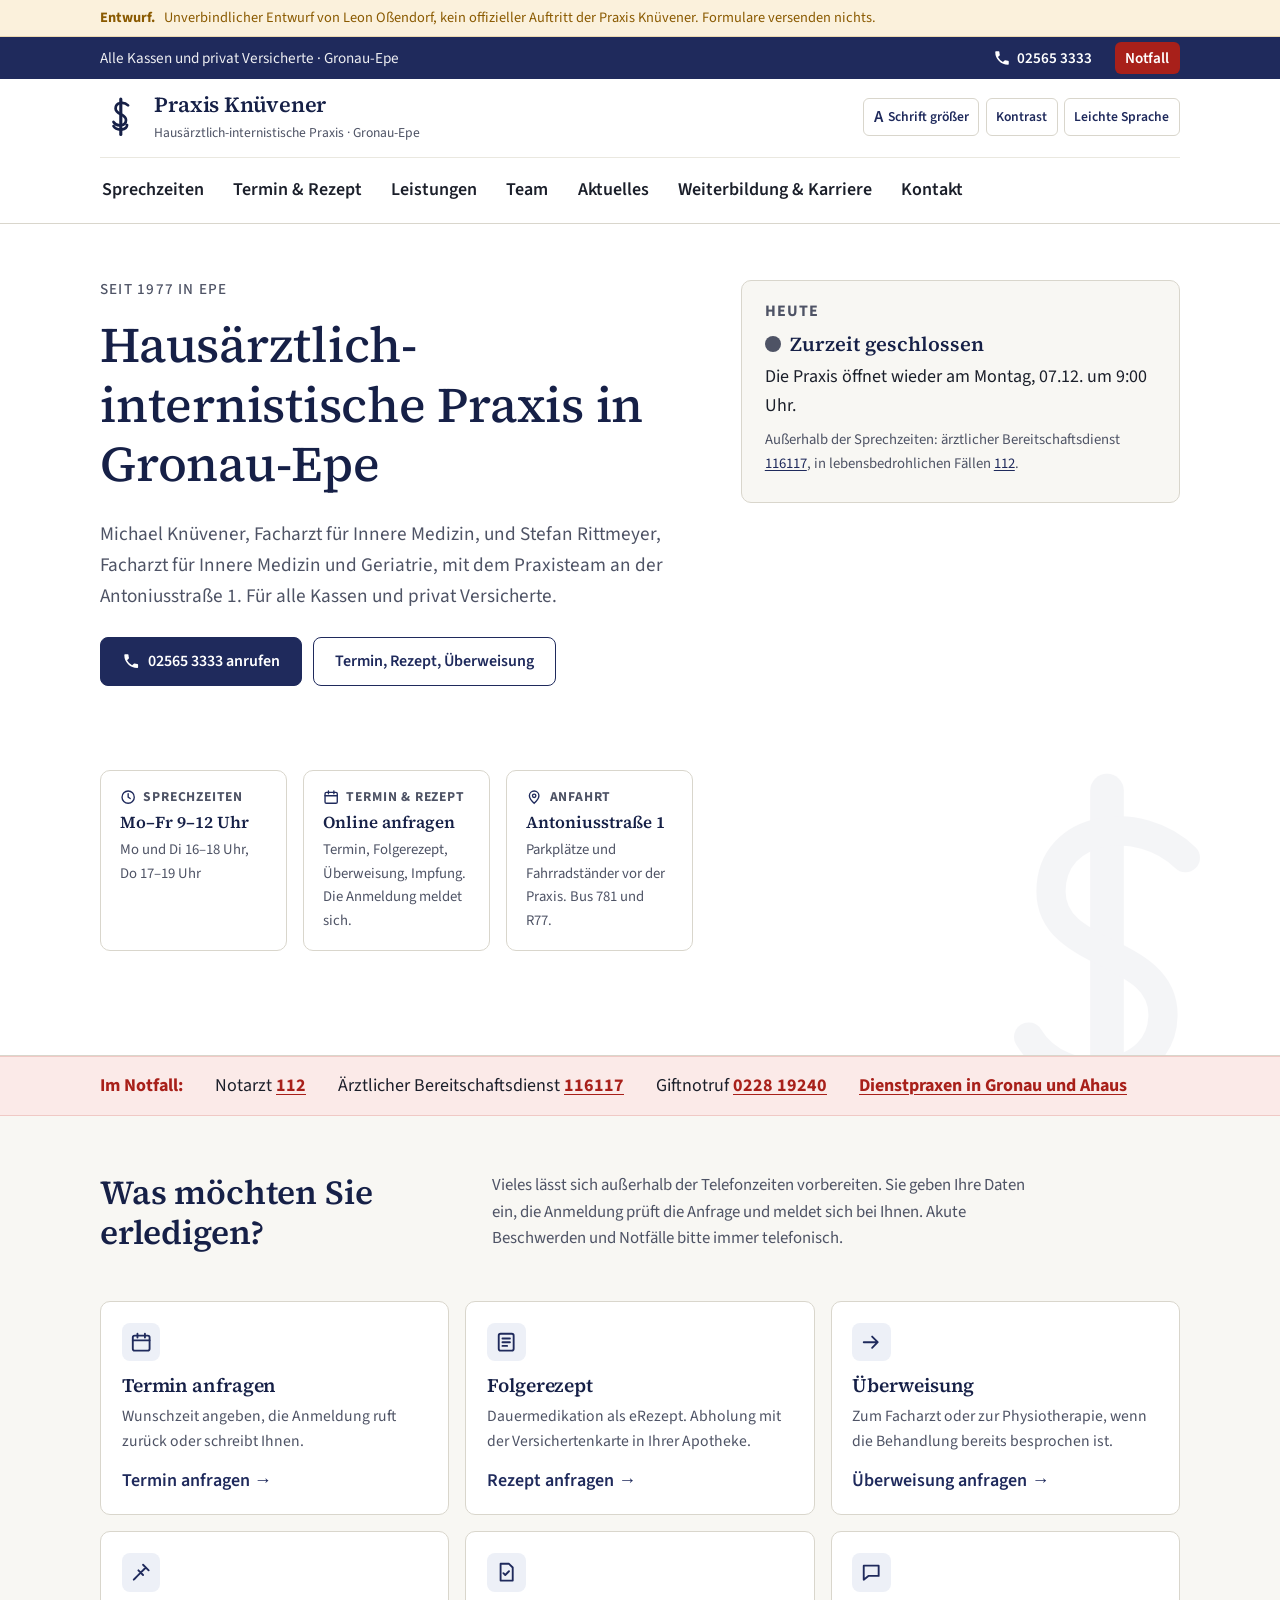
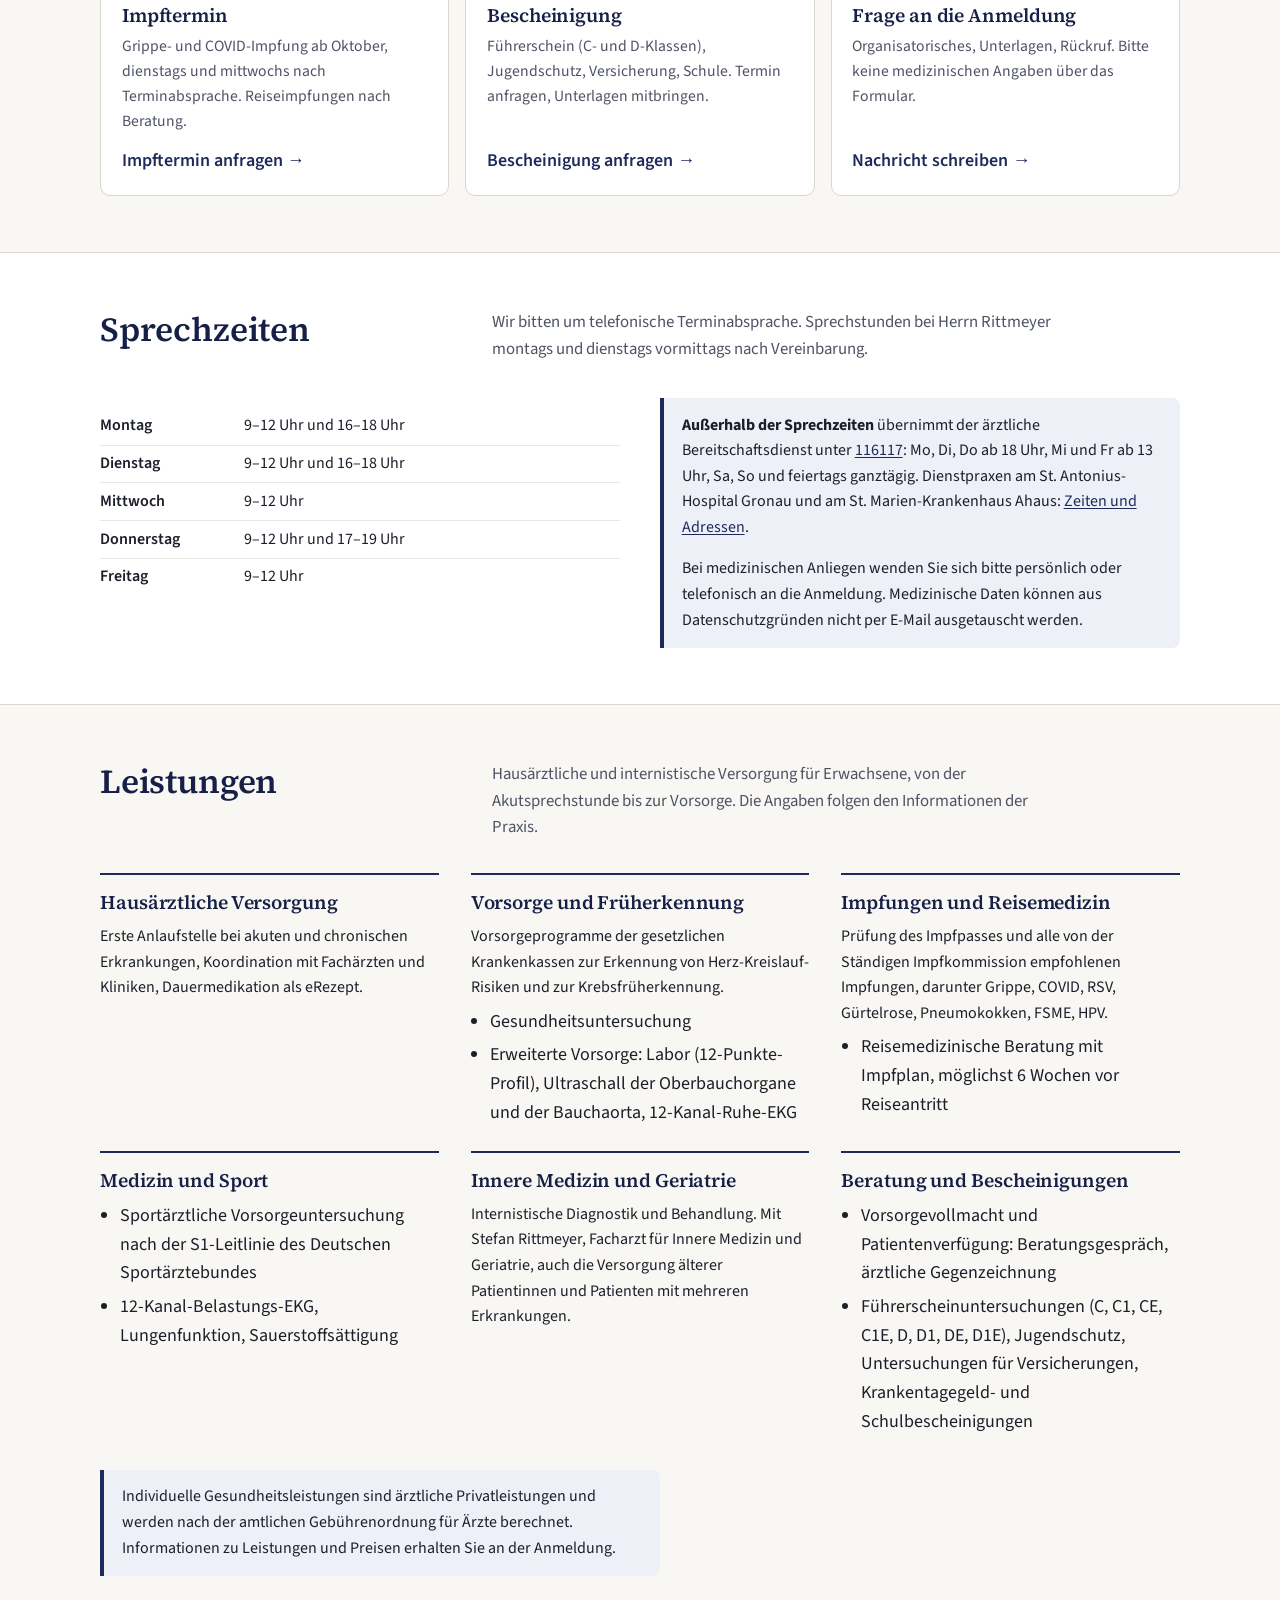
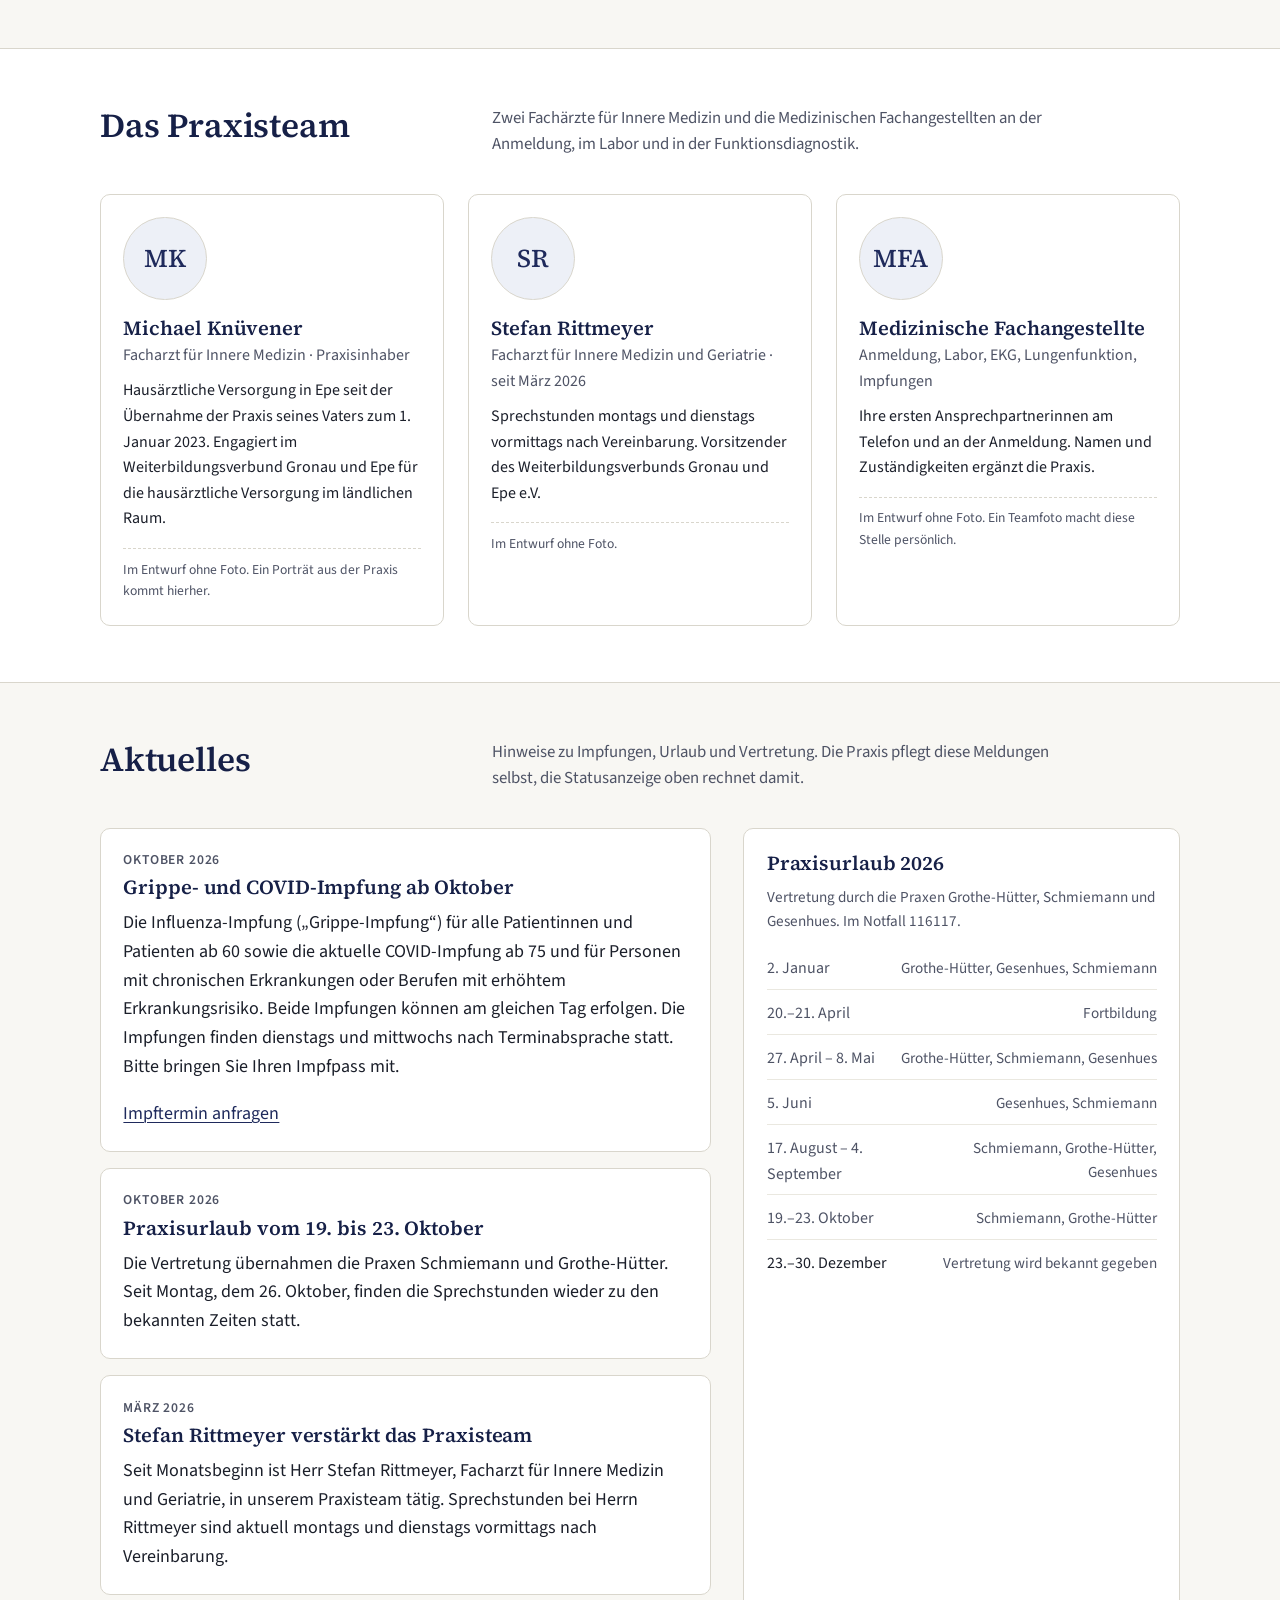
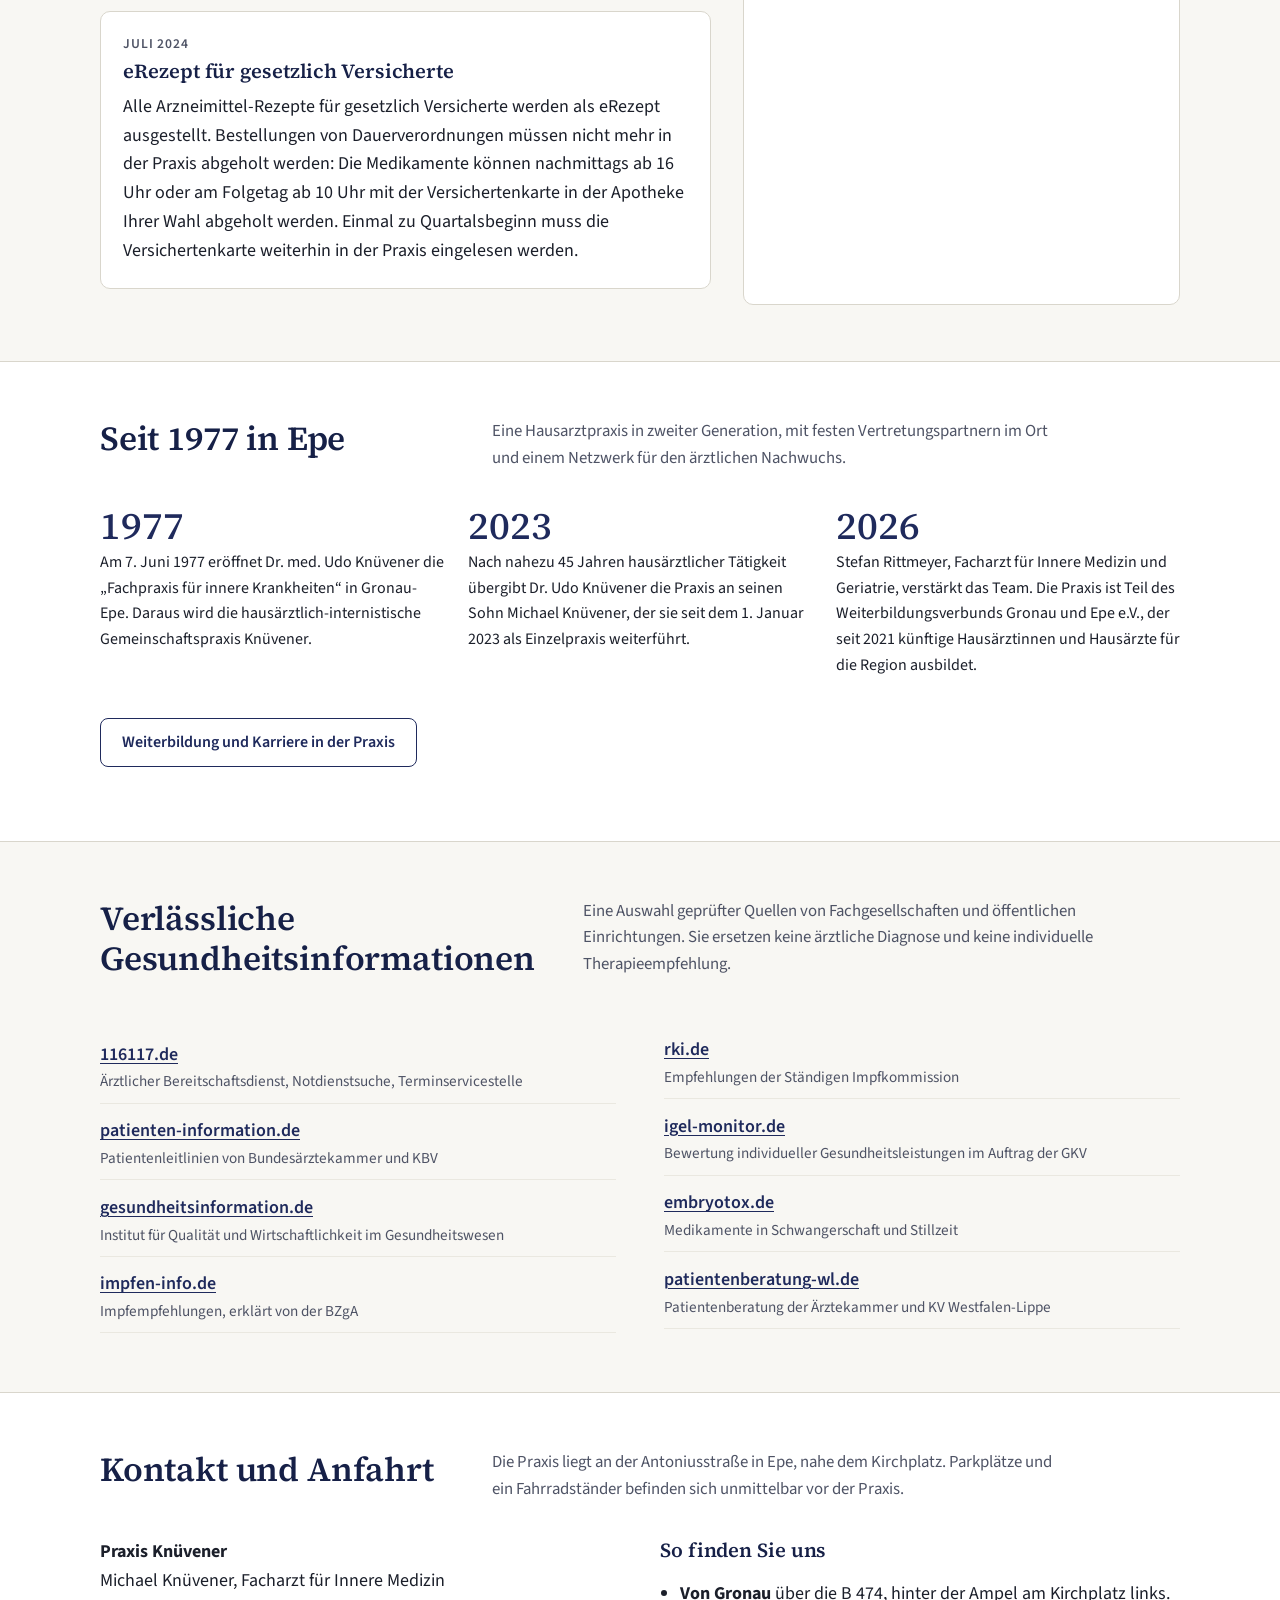
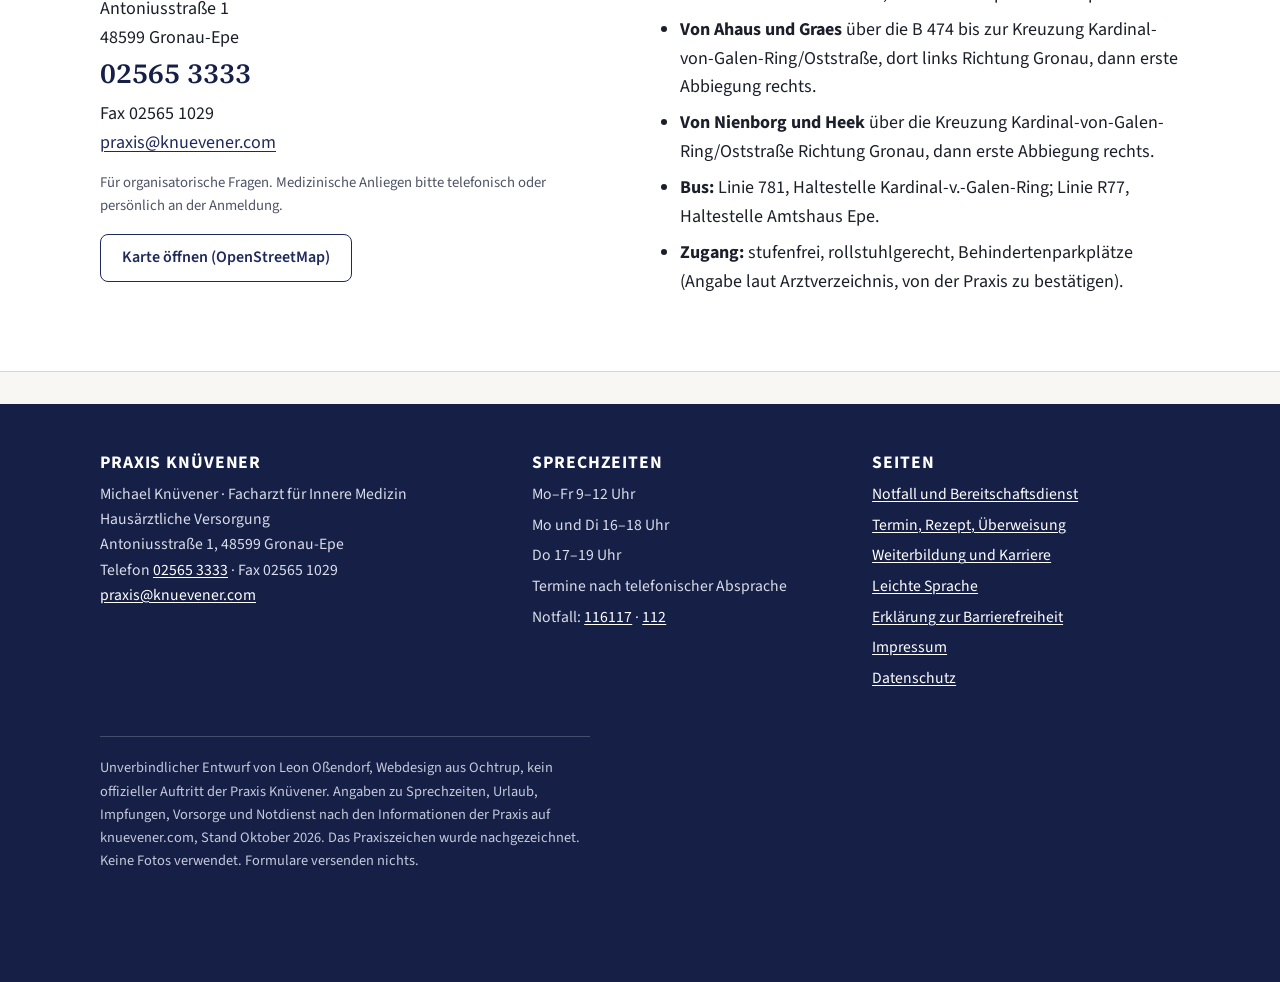
==== index.html @ 67dc73da "Entwurf Praxis Knüvener: Startseite, Service, Karriere, Notfall, Leichte Sprache, Barrierefreiheit C" ====
<!doctype html>
<html lang="de-DE">
<head>
<meta charset="utf-8">
<meta name="viewport" content="width=device-width, initial-scale=1">
<meta name="robots" content="noindex,nofollow">
<title>Praxis Knüvener – Hausärztlich-internistische Praxis in Gronau-Epe (Entwurf)</title>
<meta name="description" content="Entwurf: Praxis Knüvener, Antoniusstraße 1, Gronau-Epe. Sprechzeiten, Termin, Rezept, Notfall.">
<link rel="stylesheet" href="css/style.css">
<link rel="icon" href="img/favicon.svg" type="image/svg+xml">
</head>
<body>
<a class="skip" href="#inhalt">Zum Inhalt springen</a>
<header>
<div class="entwurf"><div class="wrap"><strong>Entwurf.</strong> <span>Unverbindlicher Entwurf von Leon Oßendorf, kein offizieller Auftritt der Praxis Knüvener. Formulare versenden nichts.</span></div></div>
<div class="topbar"><div class="wrap">
  <span class="kassen">Alle Kassen und privat Versicherte · Gronau-Epe</span>
  <div class="right">
    <a href="tel:+4925653333"><svg viewBox="0 0 24 24" width="18" height="18" aria-hidden="true" focusable="false"><path d="M6.6 10.8a15 15 0 0 0 6.6 6.6l2.2-2.2a1 1 0 0 1 1-.25c1.1.37 2.3.57 3.6.57a1 1 0 0 1 1 1V20a1 1 0 0 1-1 1A17 17 0 0 1 3 4a1 1 0 0 1 1-1h3.5a1 1 0 0 1 1 1c0 1.25.2 2.45.57 3.57a1 1 0 0 1-.25 1L6.6 10.8z" fill="currentColor"/></svg>02565 3333</a>
    <a class="notfall" href="notfall.html">Notfall</a>
  </div>
</div></div>
<div class="site-header"><div class="wrap">
  <a class="brand" href="index.html">
    <svg viewBox="0 0 40 40" aria-hidden="true" focusable="false"><path d="M20 3v34" stroke="currentColor" stroke-width="3" stroke-linecap="round"/><path d="M27 9c-4-4-12-3-12 3s10 5 10 11-9 7-12 2M13 29c3 5 13 4 13-1" fill="none" stroke="currentColor" stroke-width="2.6" stroke-linecap="round"/></svg>
    <span><span class="name">Praxis Knüvener</span><span class="sub">Hausärztlich-internistische Praxis · Gronau-Epe</span></span>
  </a>
  <button class="nav-toggle" aria-expanded="false" aria-controls="hauptmenue">Menü</button>
  <nav class="site-nav" id="hauptmenue" aria-label="Hauptmenü"><ul>
    <li><a href="#sprechzeiten">Sprechzeiten</a></li>
    <li><a href="service.html">Termin &amp; Rezept</a></li>
    <li><a href="#leistungen">Leistungen</a></li>
    <li><a href="#team">Team</a></li>
    <li><a href="#aktuelles">Aktuelles</a></li>
    <li><a href="karriere.html">Weiterbildung &amp; Karriere</a></li>
    <li><a href="#kontakt">Kontakt</a></li>
  </ul></nav>
  <div class="tools">
    <button type="button" id="btn-font" aria-pressed="false"><span class="big" aria-hidden="true">A</span> Schrift größer</button>
    <button type="button" id="btn-contrast" aria-pressed="false">Kontrast</button>
    <a href="leichte-sprache.html">Leichte Sprache</a>
  </div>
</div></div></header>

<main id="inhalt">
<section class="hero" aria-labelledby="h1">
  <svg class="mark-bg" viewBox="0 0 40 40" aria-hidden="true" focusable="false"><path d="M20 3v34" stroke="#1F2A5C" stroke-width="3" stroke-linecap="round"/><path d="M27 9c-4-4-12-3-12 3s10 5 10 11-9 7-12 2M13 29c3 5 13 4 13-1" fill="none" stroke="#1F2A5C" stroke-width="2.6" stroke-linecap="round"/></svg>
  <div class="wrap">
    <div>
      <p class="seit">Seit 1977 in Epe</p>
      <h1 id="h1">Hausärztlich-internistische Praxis in Gronau-Epe</h1>
      <p class="lead">Michael Knüvener, Facharzt für Innere Medizin, und Stefan Rittmeyer, Facharzt für Innere Medizin und Geriatrie, mit dem Praxisteam an der Antoniusstraße 1. Für alle Kassen und privat Versicherte.</p>
      <div class="btn-row">
        <a class="btn" href="tel:+4925653333"><svg viewBox="0 0 24 24" aria-hidden="true" focusable="false"><path d="M6.6 10.8a15 15 0 0 0 6.6 6.6l2.2-2.2a1 1 0 0 1 1-.25c1.1.37 2.3.57 3.6.57a1 1 0 0 1 1 1V20a1 1 0 0 1-1 1A17 17 0 0 1 3 4a1 1 0 0 1 1-1h3.5a1 1 0 0 1 1 1c0 1.25.2 2.45.57 3.57a1 1 0 0 1-.25 1L6.6 10.8z" fill="currentColor"/></svg>02565 3333 anrufen</a>
        <a class="btn secondary" href="service.html">Termin, Rezept, Überweisung</a>
      </div>
    </div>
    <div class="status closed" id="status" aria-live="polite">
      <h2>Heute</h2>
      <p class="state"><span class="dot" aria-hidden="true"></span><span id="status-state">Sprechzeiten</span></p>
      <p id="status-text">Mo–Fr 9–12 Uhr, Mo und Di 16–18 Uhr, Do 17–19 Uhr. Wir bitten um telefonische Terminabsprache.</p>
      <p class="small vertretung" id="status-vertretung" hidden></p>
      <p class="small">Außerhalb der Sprechzeiten: ärztlicher Bereitschaftsdienst <a href="tel:116117">116117</a>, in lebensbedrohlichen Fällen <a href="tel:112">112</a>.</p>
    </div>
  </div>
  <div class="wrap">
    <div class="felder" style="padding-bottom:3rem">
      <a class="feld" href="#sprechzeiten"><span class="k"><svg viewBox="0 0 24 24" aria-hidden="true" focusable="false"><circle cx="12" cy="12" r="9" fill="none" stroke="currentColor" stroke-width="2"/><path d="M12 7v5l3 2" fill="none" stroke="currentColor" stroke-width="2" stroke-linecap="round"/></svg>Sprechzeiten</span><span class="v">Mo–Fr 9–12 Uhr</span><span class="m">Mo und Di 16–18 Uhr, Do 17–19 Uhr</span></a>
      <a class="feld" href="service.html"><span class="k"><svg viewBox="0 0 24 24" aria-hidden="true" focusable="false"><rect x="3" y="5" width="18" height="16" rx="2" fill="none" stroke="currentColor" stroke-width="2"/><path d="M3 10h18M8 3v4M16 3v4" stroke="currentColor" stroke-width="2" stroke-linecap="round"/></svg>Termin &amp; Rezept</span><span class="v">Online anfragen</span><span class="m">Termin, Folgerezept, Überweisung, Impfung. Die Anmeldung meldet sich.</span></a>
      <a class="feld" href="#kontakt"><span class="k"><svg viewBox="0 0 24 24" aria-hidden="true" focusable="false"><path d="M12 21s-7-6.3-7-11a7 7 0 0 1 14 0c0 4.7-7 11-7 11z" fill="none" stroke="currentColor" stroke-width="2"/><circle cx="12" cy="10" r="2.5" fill="none" stroke="currentColor" stroke-width="2"/></svg>Anfahrt</span><span class="v">Antoniusstraße 1</span><span class="m">Parkplätze und Fahrradständer vor der Praxis. Bus 781 und R77.</span></a>
    </div>
  </div>
</section>

<div class="notfall-strip"><div class="wrap">
  <strong>Im Notfall:</strong>
  <span>Notarzt <a href="tel:112">112</a></span>
  <span>Ärztlicher Bereitschaftsdienst <a href="tel:116117">116117</a></span>
  <span>Giftnotruf <a href="tel:+4922819240">0228 19240</a></span>
  <a href="notfall.html">Dienstpraxen in Gronau und Ahaus</a>
</div></div>

<section class="block" id="erledigen" aria-labelledby="h-erledigen">
  <div class="wrap">
    <div class="sec-head"><h2 id="h-erledigen">Was möchten Sie erledigen?</h2><p>Vieles lässt sich außerhalb der Telefonzeiten vorbereiten. Sie geben Ihre Daten ein, die Anmeldung prüft die Anfrage und meldet sich bei Ihnen. Akute Beschwerden und Notfälle bitte immer telefonisch.</p></div>
    <div class="tasks">
      <a class="task" href="service.html#termin"><span class="ico"><svg viewBox="0 0 24 24" aria-hidden="true" focusable="false"><rect x="3" y="5" width="18" height="16" rx="2" fill="none" stroke="currentColor" stroke-width="2"/><path d="M3 10h18M8 3v4M16 3v4" stroke="currentColor" stroke-width="2" stroke-linecap="round"/></svg></span><h3>Termin anfragen</h3><p>Wunschzeit angeben, die Anmeldung ruft zurück oder schreibt Ihnen.</p><span class="cta">Termin anfragen →</span></a>
      <a class="task" href="service.html#rezept"><span class="ico"><svg viewBox="0 0 24 24" aria-hidden="true" focusable="false"><rect x="4" y="3" width="16" height="18" rx="2" fill="none" stroke="currentColor" stroke-width="2"/><path d="M8 8h8M8 12h8M8 16h5" stroke="currentColor" stroke-width="2" stroke-linecap="round"/></svg></span><h3>Folgerezept</h3><p>Dauermedikation als eRezept. Abholung mit der Versichertenkarte in Ihrer Apotheke.</p><span class="cta">Rezept anfragen →</span></a>
      <a class="task" href="service.html#ueberweisung"><span class="ico"><svg viewBox="0 0 24 24" aria-hidden="true" focusable="false"><path d="M4 12h13M13 6l6 6-6 6" fill="none" stroke="currentColor" stroke-width="2" stroke-linecap="round" stroke-linejoin="round"/></svg></span><h3>Überweisung</h3><p>Zum Facharzt oder zur Physiotherapie, wenn die Behandlung bereits besprochen ist.</p><span class="cta">Überweisung anfragen →</span></a>
      <a class="task" href="service.html#impfung"><span class="ico"><svg viewBox="0 0 24 24" aria-hidden="true" focusable="false"><path d="M14 4l6 6M17 7l-9 9-3 3M9 10l5 5M5 19l-1 1" fill="none" stroke="currentColor" stroke-width="2" stroke-linecap="round" stroke-linejoin="round"/></svg></span><h3>Impftermin</h3><p>Grippe- und COVID-Impfung ab Oktober, dienstags und mittwochs nach Terminabsprache. Reiseimpfungen nach Beratung.</p><span class="cta">Impftermin anfragen →</span></a>
      <a class="task" href="service.html#bescheinigung"><span class="ico"><svg viewBox="0 0 24 24" aria-hidden="true" focusable="false"><path d="M6 3h9l4 4v14H6z" fill="none" stroke="currentColor" stroke-width="2" stroke-linejoin="round"/><path d="M9 13l2 2 4-4" fill="none" stroke="currentColor" stroke-width="2" stroke-linecap="round" stroke-linejoin="round"/></svg></span><h3>Bescheinigung</h3><p>Führerschein (C- und D-Klassen), Jugendschutz, Versicherung, Schule. Termin anfragen, Unterlagen mitbringen.</p><span class="cta">Bescheinigung anfragen →</span></a>
      <a class="task" href="service.html#frage"><span class="ico"><svg viewBox="0 0 24 24" aria-hidden="true" focusable="false"><path d="M4 5h16v11H9l-5 4z" fill="none" stroke="currentColor" stroke-width="2" stroke-linejoin="round"/></svg></span><h3>Frage an die Anmeldung</h3><p>Organisatorisches, Unterlagen, Rückruf. Bitte keine medizinischen Angaben über das Formular.</p><span class="cta">Nachricht schreiben →</span></a>
    </div>
  </div>
</section>

<section class="block alt" id="sprechzeiten" aria-labelledby="h-sprech">
  <div class="wrap">
    <div class="sec-head"><h2 id="h-sprech">Sprechzeiten</h2><p>Wir bitten um telefonische Terminabsprache. Sprechstunden bei Herrn Rittmeyer montags und dienstags vormittags nach Vereinbarung.</p></div>
    <div class="kontakt">
      <div>
        <table class="times">
          <caption class="visually-hidden">Sprechzeiten der Praxis Knüvener</caption>
          <tr><th scope="row">Montag</th><td>9–12 Uhr und 16–18 Uhr</td></tr>
          <tr><th scope="row">Dienstag</th><td>9–12 Uhr und 16–18 Uhr</td></tr>
          <tr><th scope="row">Mittwoch</th><td>9–12 Uhr</td></tr>
          <tr><th scope="row">Donnerstag</th><td>9–12 Uhr und 17–19 Uhr</td></tr>
          <tr><th scope="row">Freitag</th><td>9–12 Uhr</td></tr>
        </table>
      </div>
      <div class="hinweis">
        <p><strong>Außerhalb der Sprechzeiten</strong> übernimmt der ärztliche Bereitschaftsdienst unter <a href="tel:116117">116117</a>: Mo, Di, Do ab 18 Uhr, Mi und Fr ab 13 Uhr, Sa, So und feiertags ganztägig. Dienstpraxen am St. Antonius-Hospital Gronau und am St. Marien-Krankenhaus Ahaus: <a href="notfall.html">Zeiten und Adressen</a>.</p>
        <p>Bei medizinischen Anliegen wenden Sie sich bitte persönlich oder telefonisch an die Anmeldung. Medizinische Daten können aus Datenschutzgründen nicht per E-Mail ausgetauscht werden.</p>
      </div>
    </div>
  </div>
</section>

<section class="block" id="leistungen" aria-labelledby="h-leist">
  <div class="wrap">
    <div class="sec-head"><h2 id="h-leist">Leistungen</h2><p>Hausärztliche und internistische Versorgung für Erwachsene, von der Akutsprechstunde bis zur Vorsorge. Die Angaben folgen den Informationen der Praxis.</p></div>
    <div class="leist">
      <article><h3>Hausärztliche Versorgung</h3><p>Erste Anlaufstelle bei akuten und chronischen Erkrankungen, Koordination mit Fachärzten und Kliniken, Dauermedikation als eRezept.</p></article>
      <article><h3>Vorsorge und Früherkennung</h3><p>Vorsorgeprogramme der gesetzlichen Krankenkassen zur Erkennung von Herz-Kreislauf-Risiken und zur Krebsfrüherkennung.</p><ul><li>Gesundheitsuntersuchung</li><li>Erweiterte Vorsorge: Labor (12-Punkte-Profil), Ultraschall der Oberbauchorgane und der Bauchaorta, 12-Kanal-Ruhe-EKG</li></ul></article>
      <article><h3>Impfungen und Reisemedizin</h3><p>Prüfung des Impfpasses und alle von der Ständigen Impfkommission empfohlenen Impfungen, darunter Grippe, COVID, RSV, Gürtelrose, Pneumokokken, FSME, HPV.</p><ul><li>Reisemedizinische Beratung mit Impfplan, möglichst 6 Wochen vor Reiseantritt</li></ul></article>
      <article><h3>Medizin und Sport</h3><ul><li>Sportärztliche Vorsorgeuntersuchung nach der S1-Leitlinie des Deutschen Sportärztebundes</li><li>12-Kanal-Belastungs-EKG, Lungenfunktion, Sauerstoffsättigung</li></ul></article>
      <article><h3>Innere Medizin und Geriatrie</h3><p>Internistische Diagnostik und Behandlung. Mit Stefan Rittmeyer, Facharzt für Innere Medizin und Geriatrie, auch die Versorgung älterer Patientinnen und Patienten mit mehreren Erkrankungen.</p></article>
      <article><h3>Beratung und Bescheinigungen</h3><ul><li>Vorsorgevollmacht und Patientenverfügung: Beratungsgespräch, ärztliche Gegenzeichnung</li><li>Führerscheinuntersuchungen (C, C1, CE, C1E, D, D1, DE, D1E), Jugendschutz, Untersuchungen für Versicherungen, Krankentagegeld- und Schulbescheinigungen</li></ul></article>
    </div>
    <p style="margin-top:1.8rem" class="hinweis">Individuelle Gesundheitsleistungen sind ärztliche Privatleistungen und werden nach der amtlichen Gebührenordnung für Ärzte berechnet. Informationen zu Leistungen und Preisen erhalten Sie an der Anmeldung.</p>
  </div>
</section>

<section class="block alt" id="team" aria-labelledby="h-team">
  <div class="wrap">
    <div class="sec-head"><h2 id="h-team">Das Praxisteam</h2><p>Zwei Fachärzte für Innere Medizin und die Medizinischen Fachangestellten an der Anmeldung, im Labor und in der Funktionsdiagnostik.</p></div>
    <div class="team">
      <div class="person"><div class="avatar" aria-hidden="true">MK</div><h3>Michael Knüvener</h3><p class="rolle">Facharzt für Innere Medizin · Praxisinhaber</p><p>Hausärztliche Versorgung in Epe seit der Übernahme der Praxis seines Vaters zum 1. Januar 2023. Engagiert im Weiterbildungsverbund Gronau und Epe für die hausärztliche Versorgung im ländlichen Raum.</p><p class="foto-hinweis">Im Entwurf ohne Foto. Ein Porträt aus der Praxis kommt hierher.</p></div>
      <div class="person"><div class="avatar" aria-hidden="true">SR</div><h3>Stefan Rittmeyer</h3><p class="rolle">Facharzt für Innere Medizin und Geriatrie · seit März 2026</p><p>Sprechstunden montags und dienstags vormittags nach Vereinbarung. Vorsitzender des Weiterbildungsverbunds Gronau und Epe e.V.</p><p class="foto-hinweis">Im Entwurf ohne Foto.</p></div>
      <div class="person"><div class="avatar" aria-hidden="true">MFA</div><h3>Medizinische Fachangestellte</h3><p class="rolle">Anmeldung, Labor, EKG, Lungenfunktion, Impfungen</p><p>Ihre ersten Ansprechpartnerinnen am Telefon und an der Anmeldung. Namen und Zuständigkeiten ergänzt die Praxis.</p><p class="foto-hinweis">Im Entwurf ohne Foto. Ein Teamfoto macht diese Stelle persönlich.</p></div>
    </div>
  </div>
</section>

<section class="block" id="aktuelles" aria-labelledby="h-akt">
  <div class="wrap">
    <div class="sec-head"><h2 id="h-akt">Aktuelles</h2><p>Hinweise zu Impfungen, Urlaub und Vertretung. Die Praxis pflegt diese Meldungen selbst, die Statusanzeige oben rechnet damit.</p></div>
    <div class="news">
      <div>
        <article><time datetime="2026-10">Oktober 2026</time><h3>Grippe- und COVID-Impfung ab Oktober</h3><p>Die Influenza-Impfung („Grippe-Impfung“) für alle Patientinnen und Patienten ab 60 sowie die aktuelle COVID-Impfung ab 75 und für Personen mit chronischen Erkrankungen oder Berufen mit erhöhtem Erkrankungsrisiko. Beide Impfungen können am gleichen Tag erfolgen. Die Impfungen finden dienstags und mittwochs nach Terminabsprache statt. Bitte bringen Sie Ihren Impfpass mit.</p><p><a href="service.html#impfung">Impftermin anfragen</a></p></article>
        <article><time datetime="2026-10">Oktober 2026</time><h3>Praxisurlaub vom 19. bis 23. Oktober</h3><p>Die Vertretung übernahmen die Praxen Schmiemann und Grothe-Hütter. Seit Montag, dem 26. Oktober, finden die Sprechstunden wieder zu den bekannten Zeiten statt.</p></article>
        <article><time datetime="2026-03">März 2026</time><h3>Stefan Rittmeyer verstärkt das Praxisteam</h3><p>Seit Monatsbeginn ist Herr Stefan Rittmeyer, Facharzt für Innere Medizin und Geriatrie, in unserem Praxisteam tätig. Sprechstunden bei Herrn Rittmeyer sind aktuell montags und dienstags vormittags nach Vereinbarung.</p></article>
        <article><time datetime="2024-07">Juli 2024</time><h3>eRezept für gesetzlich Versicherte</h3><p>Alle Arzneimittel-Rezepte für gesetzlich Versicherte werden als eRezept ausgestellt. Bestellungen von Dauerverordnungen müssen nicht mehr in der Praxis abgeholt werden: Die Medikamente können nachmittags ab 16 Uhr oder am Folgetag ab 10 Uhr mit der Versichertenkarte in der Apotheke Ihrer Wahl abgeholt werden. Einmal zu Quartalsbeginn muss die Versichertenkarte weiterhin in der Praxis eingelesen werden.</p></article>
      </div>
      <aside class="urlaub" aria-labelledby="h-url">
        <h3 id="h-url">Praxisurlaub 2026</h3>
        <p class="small" style="color:var(--muted);font-size:.95rem">Vertretung durch die Praxen Grothe-Hütter, Schmiemann und Gesenhues. Im Notfall 116117.</p>
        <ul>
          <li data-bis="2026-01-02"><span>2. Januar</span><span class="v">Grothe-Hütter, Gesenhues, Schmiemann</span></li>
          <li data-bis="2026-04-21"><span>20.–21. April</span><span class="v">Fortbildung</span></li>
          <li data-bis="2026-05-08"><span>27. April – 8. Mai</span><span class="v">Grothe-Hütter, Schmiemann, Gesenhues</span></li>
          <li data-bis="2026-06-05"><span>5. Juni</span><span class="v">Gesenhues, Schmiemann</span></li>
          <li data-bis="2026-09-04"><span>17. August – 4. September</span><span class="v">Schmiemann, Grothe-Hütter, Gesenhues</span></li>
          <li data-bis="2026-10-23"><span>19.–23. Oktober</span><span class="v">Schmiemann, Grothe-Hütter</span></li>
          <li data-bis="2026-12-30"><span>23.–30. Dezember</span><span class="v">Vertretung wird bekannt gegeben</span></li>
        </ul>
      </aside>
    </div>
  </div>
</section>

<section class="block alt" id="praxis" aria-labelledby="h-praxis">
  <div class="wrap">
    <div class="sec-head"><h2 id="h-praxis">Seit 1977 in Epe</h2><p>Eine Hausarztpraxis in zweiter Generation, mit festen Vertretungspartnern im Ort und einem Netzwerk für den ärztlichen Nachwuchs.</p></div>
    <div class="chronik">
      <div><div class="jahr">1977</div><p>Am 7. Juni 1977 eröffnet Dr. med. Udo Knüvener die „Fachpraxis für innere Krankheiten“ in Gronau-Epe. Daraus wird die hausärztlich-internistische Gemeinschaftspraxis Knüvener.</p></div>
      <div><div class="jahr">2023</div><p>Nach nahezu 45 Jahren hausärztlicher Tätigkeit übergibt Dr. Udo Knüvener die Praxis an seinen Sohn Michael Knüvener, der sie seit dem 1. Januar 2023 als Einzelpraxis weiterführt.</p></div>
      <div><div class="jahr">2026</div><p>Stefan Rittmeyer, Facharzt für Innere Medizin und Geriatrie, verstärkt das Team. Die Praxis ist Teil des Weiterbildungsverbunds Gronau und Epe e.V., der seit 2021 künftige Hausärztinnen und Hausärzte für die Region ausbildet.</p></div>
    </div>
    <p style="margin-top:1.5rem"><a class="btn secondary" href="karriere.html">Weiterbildung und Karriere in der Praxis</a></p>
  </div>
</section>

<section class="block" id="wissen" aria-labelledby="h-wissen">
  <div class="wrap">
    <div class="sec-head"><h2 id="h-wissen">Verlässliche Gesundheitsinformationen</h2><p>Eine Auswahl geprüfter Quellen von Fachgesellschaften und öffentlichen Einrichtungen. Sie ersetzen keine ärztliche Diagnose und keine individuelle Therapieempfehlung.</p></div>
    <ul class="linklist">
      <li><a href="https://www.116117.de" rel="noopener">116117.de</a><span>Ärztlicher Bereitschaftsdienst, Notdienstsuche, Terminservicestelle</span></li>
      <li><a href="https://www.patienten-information.de" rel="noopener">patienten-information.de</a><span>Patientenleitlinien von Bundesärztekammer und KBV</span></li>
      <li><a href="https://www.gesundheitsinformation.de" rel="noopener">gesundheitsinformation.de</a><span>Institut für Qualität und Wirtschaftlichkeit im Gesundheitswesen</span></li>
      <li><a href="https://www.impfen-info.de" rel="noopener">impfen-info.de</a><span>Impfempfehlungen, erklärt von der BZgA</span></li>
      <li><a href="https://www.rki.de" rel="noopener">rki.de</a><span>Empfehlungen der Ständigen Impfkommission</span></li>
      <li><a href="https://www.igel-monitor.de" rel="noopener">igel-monitor.de</a><span>Bewertung individueller Gesundheitsleistungen im Auftrag der GKV</span></li>
      <li><a href="https://www.embryotox.de" rel="noopener">embryotox.de</a><span>Medikamente in Schwangerschaft und Stillzeit</span></li>
      <li><a href="https://www.patientenberatung-wl.de" rel="noopener">patientenberatung-wl.de</a><span>Patientenberatung der Ärztekammer und KV Westfalen-Lippe</span></li>
    </ul>
  </div>
</section>

<section class="block alt" id="kontakt" aria-labelledby="h-kontakt">
  <div class="wrap">
    <div class="sec-head"><h2 id="h-kontakt">Kontakt und Anfahrt</h2><p>Die Praxis liegt an der Antoniusstraße in Epe, nahe dem Kirchplatz. Parkplätze und ein Fahrradständer befinden sich unmittelbar vor der Praxis.</p></div>
    <div class="kontakt">
      <address>
        <strong>Praxis Knüvener</strong><br>Michael Knüvener, Facharzt für Innere Medizin<br>Antoniusstraße 1<br>48599 Gronau-Epe<br>
        <a class="big-tel" href="tel:+4925653333">02565 3333</a><br>
        Fax 02565 1029<br>
        <a href="mailto:praxis@knuevener.com">praxis@knuevener.com</a><br>
        <p class="hint" style="margin-top:.8rem">Für organisatorische Fragen. Medizinische Anliegen bitte telefonisch oder persönlich an der Anmeldung.</p>
        <p style="margin-top:1rem"><a class="btn secondary" href="https://www.openstreetmap.org/?mlat=52.18026&amp;mlon=7.04117#map=17/52.18026/7.04117" rel="noopener">Karte öffnen (OpenStreetMap)</a></p>
      </address>
      <div class="anfahrt">
        <h3>So finden Sie uns</h3>
        <ul>
          <li><strong>Von Gronau</strong> über die B 474, hinter der Ampel am Kirchplatz links.</li>
          <li><strong>Von Ahaus und Graes</strong> über die B 474 bis zur Kreuzung Kardinal-von-Galen-Ring/Oststraße, dort links Richtung Gronau, dann erste Abbiegung rechts.</li>
          <li><strong>Von Nienborg und Heek</strong> über die Kreuzung Kardinal-von-Galen-Ring/Oststraße Richtung Gronau, dann erste Abbiegung rechts.</li>
          <li><strong>Bus:</strong> Linie 781, Haltestelle Kardinal-v.-Galen-Ring; Linie R77, Haltestelle Amtshaus Epe.</li>
          <li><strong>Zugang:</strong> stufenfrei, rollstuhlgerecht, Behindertenparkplätze (Angabe laut Arztverzeichnis, von der Praxis zu bestätigen).</li>
        </ul>
      </div>
    </div>
  </div>
</section>
</main>

<footer class="site-footer"><div class="wrap">
  <div class="cols">
    <div><h2>Praxis Knüvener</h2><p>Michael Knüvener · Facharzt für Innere Medizin<br>Hausärztliche Versorgung<br>Antoniusstraße 1, 48599 Gronau-Epe<br>Telefon <a href="tel:+4925653333">02565 3333</a> · Fax 02565 1029<br><a href="mailto:praxis@knuevener.com">praxis@knuevener.com</a></p></div>
    <div><h2>Sprechzeiten</h2><ul><li>Mo–Fr 9–12 Uhr</li><li>Mo und Di 16–18 Uhr</li><li>Do 17–19 Uhr</li><li>Termine nach telefonischer Absprache</li><li>Notfall: <a href="tel:116117">116117</a> · <a href="tel:112">112</a></li></ul></div>
    <div><h2>Seiten</h2><ul><li><a href="notfall.html">Notfall und Bereitschaftsdienst</a></li><li><a href="service.html">Termin, Rezept, Überweisung</a></li><li><a href="karriere.html">Weiterbildung und Karriere</a></li><li><a href="leichte-sprache.html">Leichte Sprache</a></li><li><a href="barrierefreiheit.html">Erklärung zur Barrierefreiheit</a></li><li><a href="impressum.html">Impressum</a></li><li><a href="datenschutz.html">Datenschutz</a></li></ul></div>
  </div>
  <p class="entwurf-hinweis">Unverbindlicher Entwurf von Leon Oßendorf, Webdesign aus Ochtrup, kein offizieller Auftritt der Praxis Knüvener. Angaben zu Sprechzeiten, Urlaub, Impfungen, Vorsorge und Notdienst nach den Informationen der Praxis auf knuevener.com, Stand Oktober 2026. Das Praxiszeichen wurde nachgezeichnet. Keine Fotos verwendet. Formulare versenden nichts.</p>
</div></footer>
<nav class="mobile-bar" aria-label="Schnellzugriff">
  <a href="tel:+4925653333"><svg viewBox="0 0 24 24" aria-hidden="true" focusable="false"><path d="M6.6 10.8a15 15 0 0 0 6.6 6.6l2.2-2.2a1 1 0 0 1 1-.25c1.1.37 2.3.57 3.6.57a1 1 0 0 1 1 1V20a1 1 0 0 1-1 1A17 17 0 0 1 3 4a1 1 0 0 1 1-1h3.5a1 1 0 0 1 1 1c0 1.25.2 2.45.57 3.57a1 1 0 0 1-.25 1L6.6 10.8z" fill="currentColor"/></svg>Anrufen</a>
  <a class="main" href="service.html"><svg viewBox="0 0 24 24" aria-hidden="true" focusable="false"><rect x="3" y="5" width="18" height="16" rx="2" fill="none" stroke="currentColor" stroke-width="2"/><path d="M3 10h18M8 3v4M16 3v4" stroke="currentColor" stroke-width="2" stroke-linecap="round"/></svg>Termin &amp; Rezept</a>
  <a class="rot" href="notfall.html"><svg viewBox="0 0 24 24" aria-hidden="true" focusable="false"><path d="M12 3l10 18H2z" fill="none" stroke="currentColor" stroke-width="2" stroke-linejoin="round"/><path d="M12 10v4M12 17v.5" stroke="currentColor" stroke-width="2" stroke-linecap="round"/></svg>Notfall</a>
</nav>
<script src="js/main.js"></script>
</body>
</html>
---- css/style.css ----
/* Praxis Knüvener – Entwurf (Leon Oßendorf). Ruhig, sachlich, barrierefrei. */
@font-face { font-family: "Source Serif 4"; src: url("../fonts/source-serif-4-latin-wght-normal.woff2") format("woff2"); font-weight: 200 900; font-style: normal; font-display: swap; }
@font-face { font-family: "Source Serif 4"; src: url("../fonts/source-serif-4-latin-wght-italic.woff2") format("woff2"); font-weight: 200 900; font-style: italic; font-display: swap; }
@font-face { font-family: "Source Sans 3"; src: url("../fonts/source-sans-3-latin-wght-normal.woff2") format("woff2"); font-weight: 200 900; font-style: normal; font-display: swap; }

:root {
  --navy: #1F2A5C; --navy-2: #162047; --ink: #1B1F2A; --muted: #4E5365;
  --paper: #F8F7F3; --white: #FFFFFF; --line: #D9D6CC; --line-2: #EAE8E0; --tint: #EDF0F7;
  --green: #1E6B3A; --green-bg: #E6F2EA; --red: #A8201A; --red-bg: #FBEAE8; --amber: #8A5A00; --amber-bg: #FBF1DC;
  --focus: #C8690A;
  --serif: "Source Serif 4", Georgia, "Times New Roman", serif;
  --sans: "Source Sans 3", "Segoe UI", Arial, sans-serif;
  --fs: 1.125rem; /* 18 px Grundschrift */
  --radius: 10px; --wrap: 1120px;
}
html { font-size: 100%; scroll-behavior: smooth; }
html.fs-1 { font-size: 112.5%; }
html.fs-2 { font-size: 125%; }
@media (prefers-reduced-motion: reduce) { html { scroll-behavior: auto; } * { transition: none !important; animation: none !important; } }
* { box-sizing: border-box; }
body { margin: 0; font: 400 var(--fs)/1.6 var(--sans); color: var(--ink); background: var(--paper); -webkit-text-size-adjust: 100%; }
h1, h2, h3, h4 { font-family: var(--serif); font-weight: 600; line-height: 1.2; margin: 0 0 .5em; color: var(--navy-2); letter-spacing: -.005em; }
h1 { font-size: clamp(2rem, 1.3rem + 2.6vw, 3.1rem); font-weight: 500; }
h2 { font-size: clamp(1.55rem, 1.2rem + 1.4vw, 2.1rem); }
h3 { font-size: 1.25rem; }
p { margin: 0 0 1em; max-width: 70ch; }
ul, ol { padding-left: 1.3em; }
li { margin: .25em 0; }
a { color: var(--navy); text-decoration: underline; text-underline-offset: .15em; text-decoration-thickness: .08em; }
a:hover { color: var(--navy-2); text-decoration-thickness: .14em; }
:focus-visible { outline: 3px solid var(--focus); outline-offset: 3px; border-radius: 3px; }
img, svg { max-width: 100%; height: auto; }
hr { border: 0; border-top: 1px solid var(--line); margin: 2.5rem 0; }
.wrap { max-width: var(--wrap); margin: 0 auto; padding: 0 20px; }
.visually-hidden { position: absolute !important; width: 1px; height: 1px; overflow: hidden; clip: rect(0 0 0 0); clip-path: inset(50%); white-space: nowrap; }
.skip { position: absolute; left: 12px; top: -60px; background: var(--navy); color: #fff; padding: .6em 1em; border-radius: 6px; z-index: 100; font-weight: 600; }
.skip:focus { top: 12px; }

/* Hinweis-Banner Entwurf */
.entwurf { background: var(--amber-bg); color: var(--amber); font-size: .9rem; padding: .45em 0; border-bottom: 1px solid #E9D7B0; }
.entwurf .wrap { display: flex; gap: .6em; align-items: baseline; flex-wrap: wrap; }
.entwurf strong { font-weight: 700; }

/* Oberste Zeile */
.topbar { background: var(--navy); color: #fff; font-size: .95rem; }
.topbar .wrap { display: flex; justify-content: space-between; align-items: center; gap: 1rem; min-height: 2.6rem; flex-wrap: wrap; }
.topbar a { color: #fff; text-decoration: none; font-weight: 600; padding: .4em 0; display: inline-flex; align-items: center; gap: .4em; }
.topbar a:hover, .topbar a:focus-visible { text-decoration: underline; }
.topbar .right { display: flex; gap: 1.4rem; align-items: center; }
.topbar .kassen { opacity: .92; }
.topbar .notfall { background: var(--red); padding: .25em .7em; border-radius: 6px; }
.topbar .notfall:hover { background: #8E1A15; text-decoration: none; }

/* Kopf */
.site-header { background: var(--white); border-bottom: 1px solid var(--line); }
.site-header .wrap { display: grid; grid-template-columns: 1fr auto; align-items: center; gap: .6rem 2rem; padding-top: .9rem; padding-bottom: 0; }
.site-header .site-nav { grid-row: 2; grid-column: 1 / -1; border-top: 1px solid var(--line-2); margin-top: .4rem; }
.site-header .tools { grid-row: 1; grid-column: 2; }
.hero .wrap:first-of-type { padding-bottom: 1.2rem; }
.hero .felder { margin-top: .6rem; }
.site-nav ul { padding: .2rem 0; }
.brand { display: flex; align-items: center; gap: .8rem; text-decoration: none; color: var(--navy-2); }
.brand svg { width: 2.6rem; height: 2.6rem; flex: none; }
.brand .name { font: 600 1.35rem/1.1 var(--serif); letter-spacing: -.01em; }
.brand .sub { display: block; font: 400 .85rem/1.3 var(--sans); color: var(--muted); margin-top: .15em; }
.nav-toggle { display: none; }
.site-nav ul { list-style: none; margin: 0; padding: 0; display: flex; gap: .2rem 1.6rem; flex-wrap: wrap; justify-content: flex-start; }
.site-nav a { text-decoration: none; font-weight: 600; color: var(--ink); padding: .7em .1em; border-bottom: 2px solid transparent; display: inline-block; }
.site-nav a:hover { border-color: var(--navy); color: var(--navy); }
.site-nav a[aria-current="page"] { border-color: var(--navy); color: var(--navy); }
.tools { display: flex; gap: .4rem; align-items: center; justify-self: end; }
.tools button, .tools a { font: 600 .85rem/1 var(--sans); color: var(--navy); background: var(--white); border: 1.5px solid var(--line); border-radius: 6px; padding: .5em .7em; cursor: pointer; text-decoration: none; min-height: 2.4rem; display: inline-flex; align-items: center; gap: .35em; }
.tools button:hover, .tools a:hover { border-color: var(--navy); }
.tools button[aria-pressed="true"] { background: var(--navy); color: #fff; border-color: var(--navy); }
.tools .big { font-size: 1.05rem; }

/* Schaltflächen */
.btn { display: inline-flex; align-items: center; justify-content: center; gap: .5em; font: 600 1rem/1.2 var(--sans); padding: .85em 1.3em; border-radius: 8px; border: 1.5px solid var(--navy); background: var(--navy); color: #fff; text-decoration: none; cursor: pointer; min-height: 3rem; }
.btn:hover { background: var(--navy-2); color: #fff; }
.btn.secondary { background: var(--white); color: var(--navy); }
.btn.secondary:hover { background: var(--tint); }
.btn.red { background: var(--red); border-color: var(--red); }
.btn.red:hover { background: #8E1A15; }
.btn svg { width: 1.15em; height: 1.15em; }
.btn-row { display: flex; flex-wrap: wrap; gap: .7rem; }

/* Hero */
.hero { background: var(--white); border-bottom: 1px solid var(--line); position: relative; overflow: hidden; }
.hero .wrap { display: grid; grid-template-columns: 1.15fr .85fr; gap: 3rem; padding-top: 3.5rem; padding-bottom: 3.5rem; align-items: start; }
.hero .lead { font-size: 1.2rem; color: var(--muted); max-width: 32em; }
.hero .seit { font: 500 .95rem/1.3 var(--sans); letter-spacing: .08em; text-transform: uppercase; color: var(--muted); margin-bottom: 1rem; }
.hero .mark-bg { position: absolute; right: -4%; bottom: -18%; width: 28rem; opacity: .045; pointer-events: none; }
.hero .btn-row { margin-top: 1.6rem; }

/* Status Heute */
.status { background: var(--paper); border: 1px solid var(--line); border-radius: var(--radius); padding: 1.3rem 1.4rem; }
.status h2 { font-size: 1rem; font-family: var(--sans); font-weight: 700; letter-spacing: .06em; text-transform: uppercase; color: var(--muted); margin-bottom: .6rem; }
.status .state { display: flex; align-items: center; gap: .6rem; font: 600 1.25rem/1.3 var(--serif); color: var(--navy-2); margin-bottom: .4rem; }
.status .dot { width: .8em; height: .8em; border-radius: 50%; background: var(--muted); flex: none; }
.status.open .dot { background: var(--green); } .status.open .state { color: var(--green); }
.status.closed .dot { background: var(--muted); }
.status.urlaub .dot { background: var(--amber); } .status.urlaub .state { color: var(--amber); }
.status p { margin: 0 0 .4em; }
.status .small { font-size: .92rem; color: var(--muted); }
.status .vertretung { margin-top: .6rem; padding-top: .6rem; border-top: 1px dashed var(--line); }
.times { width: 100%; border-collapse: collapse; margin: .6rem 0 0; font-size: 1rem; }
.times th, .times td { text-align: left; padding: .35em 0; border-bottom: 1px solid var(--line-2); vertical-align: top; }
.times th { font-weight: 600; width: 9em; }
.times tr:last-child th, .times tr:last-child td { border-bottom: 0; }

/* Drei Felder */
.felder { display: grid; grid-template-columns: repeat(3, 1fr); gap: 1rem; margin-top: 1.6rem; }
.feld { background: var(--white); border: 1px solid var(--line); border-radius: var(--radius); padding: 1.1rem 1.2rem; text-decoration: none; color: var(--ink); display: block; }
.feld:hover { border-color: var(--navy); box-shadow: 0 2px 0 var(--navy); }
.feld .k { font: 700 .85rem/1.2 var(--sans); letter-spacing: .06em; text-transform: uppercase; color: var(--muted); display: flex; align-items: center; gap: .5em; margin-bottom: .4rem; }
.feld .k svg { width: 1.2em; height: 1.2em; color: var(--navy); }
.feld .v { display: block; font: 600 1.05rem/1.35 var(--serif); color: var(--navy-2); }
.feld .m { display: block; font-size: .92rem; color: var(--muted); margin-top: .25rem; }

/* Abschnitte */
section.block { padding: 3.5rem 0; }
section.block.alt { background: var(--white); border-top: 1px solid var(--line); border-bottom: 1px solid var(--line); }
.sec-head { display: grid; grid-template-columns: 1fr 2fr; gap: 1rem 3rem; margin-bottom: 2rem; align-items: start; }
.sec-head p { color: var(--muted); font-size: 1.05rem; margin: 0; }
.eyebrow { font: 600 .85rem/1.3 var(--sans); letter-spacing: .08em; text-transform: uppercase; color: var(--muted); margin-bottom: .5rem; }

/* Notfall-Leiste */
.notfall-strip { background: var(--red-bg); border-top: 1px solid #F0C9C5; border-bottom: 1px solid #F0C9C5; }
.notfall-strip .wrap { display: flex; flex-wrap: wrap; gap: .6rem 2rem; align-items: center; padding-top: .9rem; padding-bottom: .9rem; }
.notfall-strip strong { color: var(--red); }
.notfall-strip a { color: var(--red); font-weight: 700; }

/* Aufgaben */
.tasks { display: grid; grid-template-columns: repeat(3, 1fr); gap: 1rem; }
.task { background: var(--white); border: 1px solid var(--line); border-radius: var(--radius); padding: 1.3rem 1.3rem 1.2rem; text-decoration: none; color: var(--ink); display: flex; flex-direction: column; gap: .4rem; }
.task:hover { border-color: var(--navy); box-shadow: 0 2px 0 var(--navy); }
.task .ico { width: 2.4rem; height: 2.4rem; color: var(--navy); background: var(--tint); border-radius: 8px; display: grid; place-items: center; }
.task .ico svg { width: 1.4rem; height: 1.4rem; }
.task h3 { margin: .4rem 0 0; font-size: 1.2rem; }
.task p { margin: 0; color: var(--muted); font-size: .98rem; }
.task .cta { margin-top: auto; padding-top: .4rem; color: var(--navy); font-weight: 600; }

/* Leistungen */
.leist { display: grid; grid-template-columns: repeat(3, 1fr); gap: 1.2rem 2rem; }
.leist article { border-top: 2px solid var(--navy); padding-top: 1rem; }
.leist h3 { font-size: 1.2rem; }
.leist ul { padding-left: 1.1em; margin: .4em 0 0; color: var(--ink); }
.leist p { font-size: 1rem; margin-bottom: .4em; }
.hinweis { background: var(--tint); border-left: 4px solid var(--navy); padding: .9rem 1.1rem; border-radius: 0 8px 8px 0; font-size: 1rem; }
.hinweis p:last-child { margin-bottom: 0; }

/* Team */
.team { display: grid; grid-template-columns: repeat(3, 1fr); gap: 1.5rem; }
.person { background: var(--white); border: 1px solid var(--line); border-radius: var(--radius); padding: 1.4rem; }
.person .avatar { width: 5.2rem; height: 5.2rem; border-radius: 50%; background: var(--tint); color: var(--navy); display: grid; place-items: center; font: 500 1.6rem/1 var(--serif); margin-bottom: 1rem; border: 1px solid var(--line); }
.person h3 { margin-bottom: .15em; }
.person .rolle { color: var(--muted); font-size: 1rem; margin-bottom: .6em; }
.person p { font-size: 1rem; }
.person .foto-hinweis { font-size: .85rem; color: var(--muted); border-top: 1px dashed var(--line); padding-top: .6rem; margin: .8rem 0 0; }

/* Aktuelles */
.news { display: grid; grid-template-columns: 1.4fr 1fr; gap: 2rem; }
.news article { background: var(--white); border: 1px solid var(--line); border-radius: var(--radius); padding: 1.4rem; margin-bottom: 1rem; }
.news time, .urlaub time { font: 600 .85rem/1.3 var(--sans); letter-spacing: .06em; text-transform: uppercase; color: var(--muted); display: block; margin-bottom: .4rem; }
.news h3 { font-size: 1.25rem; }
.news p:last-child { margin-bottom: 0; }
.urlaub { background: var(--white); border: 1px solid var(--line); border-radius: var(--radius); padding: 1.4rem; }
.urlaub ul { list-style: none; padding: 0; margin: .5rem 0 0; }
.urlaub li { display: flex; justify-content: space-between; gap: 1rem; padding: .45em 0; border-bottom: 1px solid var(--line-2); font-size: 1rem; }
.urlaub li:last-child { border-bottom: 0; }
.urlaub li.past { color: var(--muted); }
.urlaub li .v { color: var(--muted); font-size: .95rem; text-align: right; }

/* Chronik */
.chronik { display: grid; grid-template-columns: repeat(3, 1fr); gap: 1.5rem; }
.chronik .jahr { font: 500 2.4rem/1 var(--serif); color: var(--navy); margin-bottom: .3rem; }
.chronik p { font-size: 1rem; color: var(--ink); }

/* Links Gesundheit */
.linklist { columns: 2; column-gap: 3rem; list-style: none; padding: 0; margin: 0; }
.linklist li { break-inside: avoid; padding: .5em 0; border-bottom: 1px solid var(--line-2); }
.linklist a { font-weight: 600; }
.linklist span { display: block; color: var(--muted); font-size: .95rem; }

/* Kontakt */
.kontakt { display: grid; grid-template-columns: 1fr 1fr; gap: 2.5rem; }
.kontakt address { font-style: normal; }
.kontakt .big-tel { font: 600 1.8rem/1.2 var(--serif); color: var(--navy-2); text-decoration: none; display: inline-block; margin: .2rem 0 .6rem; }
.kontakt .big-tel:hover { text-decoration: underline; }
.anfahrt ul { padding-left: 1.1em; }
.anfahrt li { margin: .4em 0; }

/* Formulare */
.form-wrap { max-width: 46rem; }
.form-intro { margin-bottom: 1.5rem; }
fieldset { border: 1px solid var(--line); border-radius: var(--radius); padding: 1.2rem 1.4rem 1rem; margin: 0 0 1.5rem; background: var(--white); min-width: 0; }
legend { font: 600 1.15rem/1.3 var(--serif); color: var(--navy-2); padding: 0 .4em; }
.field { margin: 0 0 1.1rem; }
label, .lbl { display: block; font-weight: 600; margin-bottom: .3rem; }
.opt { font-weight: 400; color: var(--muted); font-size: .9em; }
.hint { font-size: .92rem; color: var(--muted); margin: .25rem 0 0; }
input[type=text], input[type=tel], input[type=email], input[type=date], input[type=month], input[type=file], select, textarea { width: 100%; font: inherit; padding: .65em .8em; border: 1.5px solid #9A9FB0; border-radius: 8px; background: #fff; color: var(--ink); min-height: 3rem; }
textarea { min-height: 7rem; resize: vertical; }
input:focus-visible, select:focus-visible, textarea:focus-visible { border-color: var(--navy); }
.chips { display: flex; flex-wrap: wrap; gap: .5rem; }
.chip { position: relative; }
.chip input { position: absolute; opacity: 0; width: 1px; height: 1px; }
.chip span { display: inline-flex; align-items: center; min-height: 2.8rem; padding: .5em 1em; border: 1.5px solid #9A9FB0; border-radius: 999px; background: #fff; font-weight: 600; cursor: pointer; }
.chip input:checked + span { background: var(--navy); color: #fff; border-color: var(--navy); }
.chip input:focus-visible + span { outline: 3px solid var(--focus); outline-offset: 3px; }
.check { display: flex; gap: .7rem; align-items: flex-start; font-weight: 400; }
.check input { width: 1.4rem; height: 1.4rem; margin: .15rem 0 0; flex: none; accent-color: var(--navy); }
.two { display: grid; grid-template-columns: 1fr 1fr; gap: 1rem; }
.error { color: var(--red); font-weight: 600; margin: .3rem 0 0; }
.demo-note { background: var(--amber-bg); color: var(--amber); border: 1px solid #E9D7B0; border-radius: 8px; padding: .8rem 1rem; font-size: .95rem; margin-bottom: 1.2rem; }
.demo-note p { margin: 0; }
.success { background: var(--green-bg); border: 1px solid #BFDFC9; color: var(--green); border-radius: var(--radius); padding: 1.2rem 1.4rem; margin-top: 1rem; }
.success h2 { color: var(--green); font-size: 1.3rem; }
.success p { color: var(--ink); }
.success p:last-child { margin-bottom: 0; }
.alert-box { background: var(--red-bg); border: 1px solid #F0C9C5; border-radius: var(--radius); padding: 1rem 1.2rem; margin-bottom: 1.5rem; }
.alert-box p { margin: 0; }
.alert-box strong { color: var(--red); }

/* Unterseiten-Kopf */
.page-head { background: var(--white); border-bottom: 1px solid var(--line); padding: 2.8rem 0 2.2rem; }
.page-head p { color: var(--muted); font-size: 1.15rem; margin: 0; }
.page-body { padding: 3rem 0 4rem; }
.page-body .text { max-width: 46rem; }
.notfall-cards { display: grid; grid-template-columns: repeat(2, 1fr); gap: 1.2rem; margin: 1.5rem 0 2rem; }
.ncard { background: var(--white); border: 1px solid var(--line); border-radius: var(--radius); padding: 1.3rem 1.4rem; }
.ncard.rot { border-color: #E9B4AF; background: var(--red-bg); }
.ncard .nummer { font: 600 2.2rem/1.1 var(--serif); color: var(--navy-2); text-decoration: none; display: inline-block; margin: .2rem 0 .3rem; }
.ncard.rot .nummer { color: var(--red); }
.ncard p { margin-bottom: .4em; font-size: 1rem; }
.toc { background: var(--white); border: 1px solid var(--line); border-radius: var(--radius); padding: 1rem 1.3rem; margin-bottom: 2rem; }
.toc ul { margin: 0; }

/* Fuß */
.site-footer { background: var(--navy-2); color: #D9DCE8; padding: 3rem 0 6rem; margin-top: 2rem; font-size: .98rem; }
.site-footer a { color: #fff; }
.site-footer .cols { display: grid; grid-template-columns: 1.3fr 1fr 1fr; gap: 2rem; }
.site-footer h2 { color: #fff; font-size: 1.1rem; font-family: var(--sans); font-weight: 700; letter-spacing: .05em; text-transform: uppercase; margin-bottom: .6rem; }
.site-footer ul { list-style: none; padding: 0; margin: 0; }
.site-footer li { margin: .35em 0; }
.site-footer .entwurf-hinweis { margin-top: 2.5rem; padding-top: 1.2rem; border-top: 1px solid rgba(255,255,255,.2); color: #C5C9DA; font-size: .9rem; }

/* Handy-Leiste */
.mobile-bar { display: none; }

/* Kontrast-Modus */
html.contrast { --paper: #fff; --white: #fff; --muted: #2B2F3A; --line: #555; --line-2: #777; --tint: #EDEDED; --navy: #0A1240; --navy-2: #000; --green: #0B4A24; --amber: #5A3A00; --amber-bg: #FFF4D6; }
html.contrast a { text-decoration-thickness: .12em; }
html.contrast .site-footer { background: #000; color: #fff; }
html.contrast .topbar { background: #000; }

/* Responsiv */
@media (max-width: 980px) {
  .hero .wrap { grid-template-columns: 1fr; gap: 2rem; }
  .felder, .tasks, .leist, .team, .chronik { grid-template-columns: repeat(2, 1fr); }
  .sec-head { grid-template-columns: 1fr; gap: .4rem; }
  .news { grid-template-columns: 1fr; }
  .site-footer .cols { grid-template-columns: 1fr 1fr; }
}
@media (max-width: 720px) {
  body { padding-bottom: 4.6rem; }
  .felder, .tasks, .leist, .team, .chronik, .two, .kontakt, .notfall-cards { grid-template-columns: 1fr; }
  .linklist { columns: 1; }
  .site-footer .cols { grid-template-columns: 1fr; }
  .topbar .kassen { display: none; }
  .topbar .right { width: 100%; justify-content: space-between; }
  .site-header .wrap { grid-template-columns: 1fr auto; row-gap: .6rem; padding-bottom: .8rem; }
  .tools { grid-row: 2; grid-column: 1 / -1; justify-self: start; flex-wrap: wrap; }
  .site-header .site-nav { grid-row: 3; border-top: 0; margin-top: 0; }
  .nav-toggle { display: inline-flex; align-items: center; gap: .5em; font: 600 1rem/1 var(--sans); color: var(--navy); background: var(--white); border: 1.5px solid var(--line); border-radius: 8px; padding: .6em .9em; min-height: 2.8rem; cursor: pointer; }
  .nav-toggle[aria-expanded="true"] { background: var(--navy); color: #fff; }
  html.js .site-nav { display: none; }
  html.js .site-nav.open { display: block; }
  .site-nav ul { flex-direction: column; gap: 0; align-items: stretch; border-top: 1px solid var(--line); margin-top: .2rem; padding: 0; }
  .site-nav a { display: block; padding: .8em .2em; border-bottom: 1px solid var(--line-2); }
  .hero .wrap { padding-top: 2.2rem; padding-bottom: 2.2rem; }
  .hero .mark-bg { display: none; }
  section.block { padding: 2.5rem 0; }
  .mobile-bar { display: grid; grid-template-columns: 1fr 1.3fr 1fr; gap: 0; position: fixed; left: 0; right: 0; bottom: 0; background: var(--white); border-top: 1px solid var(--line); z-index: 50; padding: .45rem .5rem calc(.45rem + env(safe-area-inset-bottom)); }
  .mobile-bar a { display: flex; flex-direction: column; align-items: center; gap: .15rem; font: 600 .8rem/1.1 var(--sans); color: var(--navy); text-decoration: none; padding: .35rem .2rem; border-radius: 8px; min-height: 3rem; justify-content: center; }
  .mobile-bar a svg { width: 1.4rem; height: 1.4rem; }
  .mobile-bar a.main { background: var(--navy); color: #fff; margin: 0 .35rem; }
  .mobile-bar a.rot { color: var(--red); }
  .site-footer { padding-bottom: 3rem; }
}
@media print { .topbar, .tools, .mobile-bar, .nav-toggle, .entwurf, .skip { display: none !important; } body { background: #fff; } }
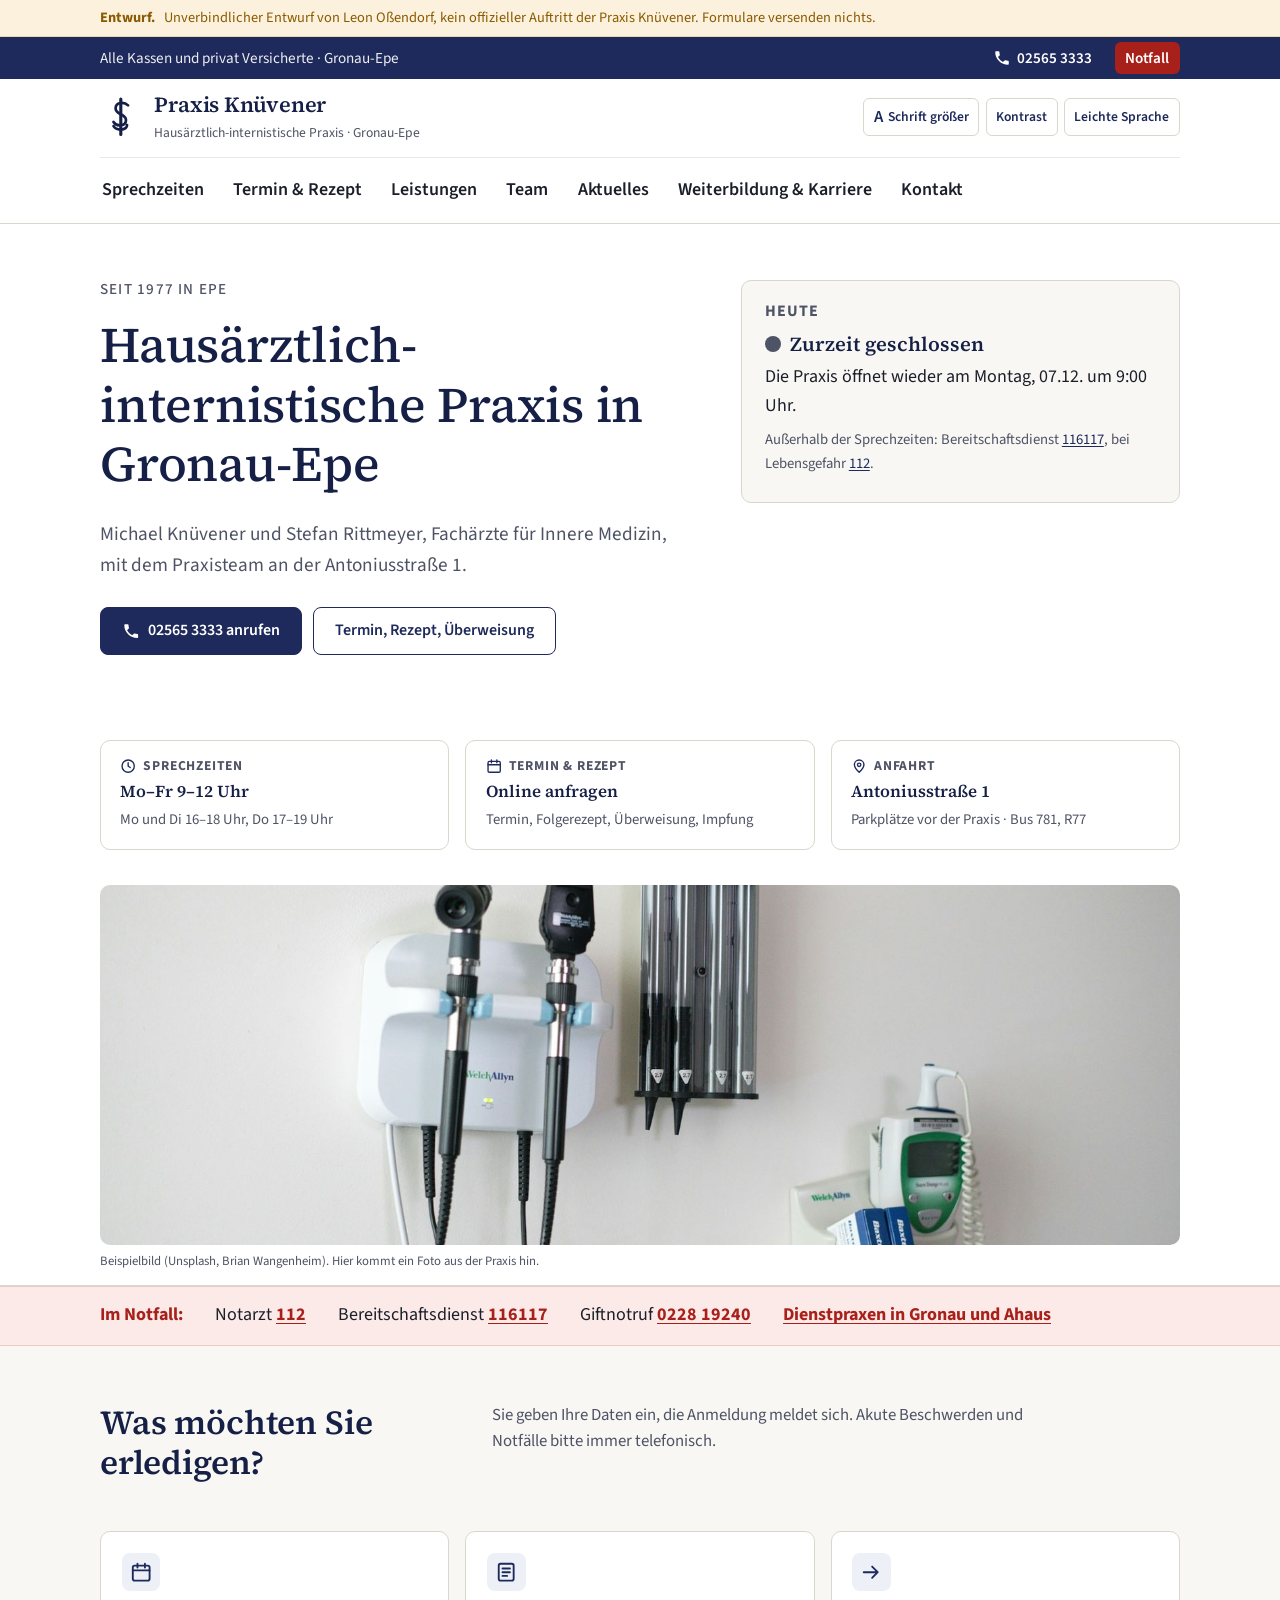
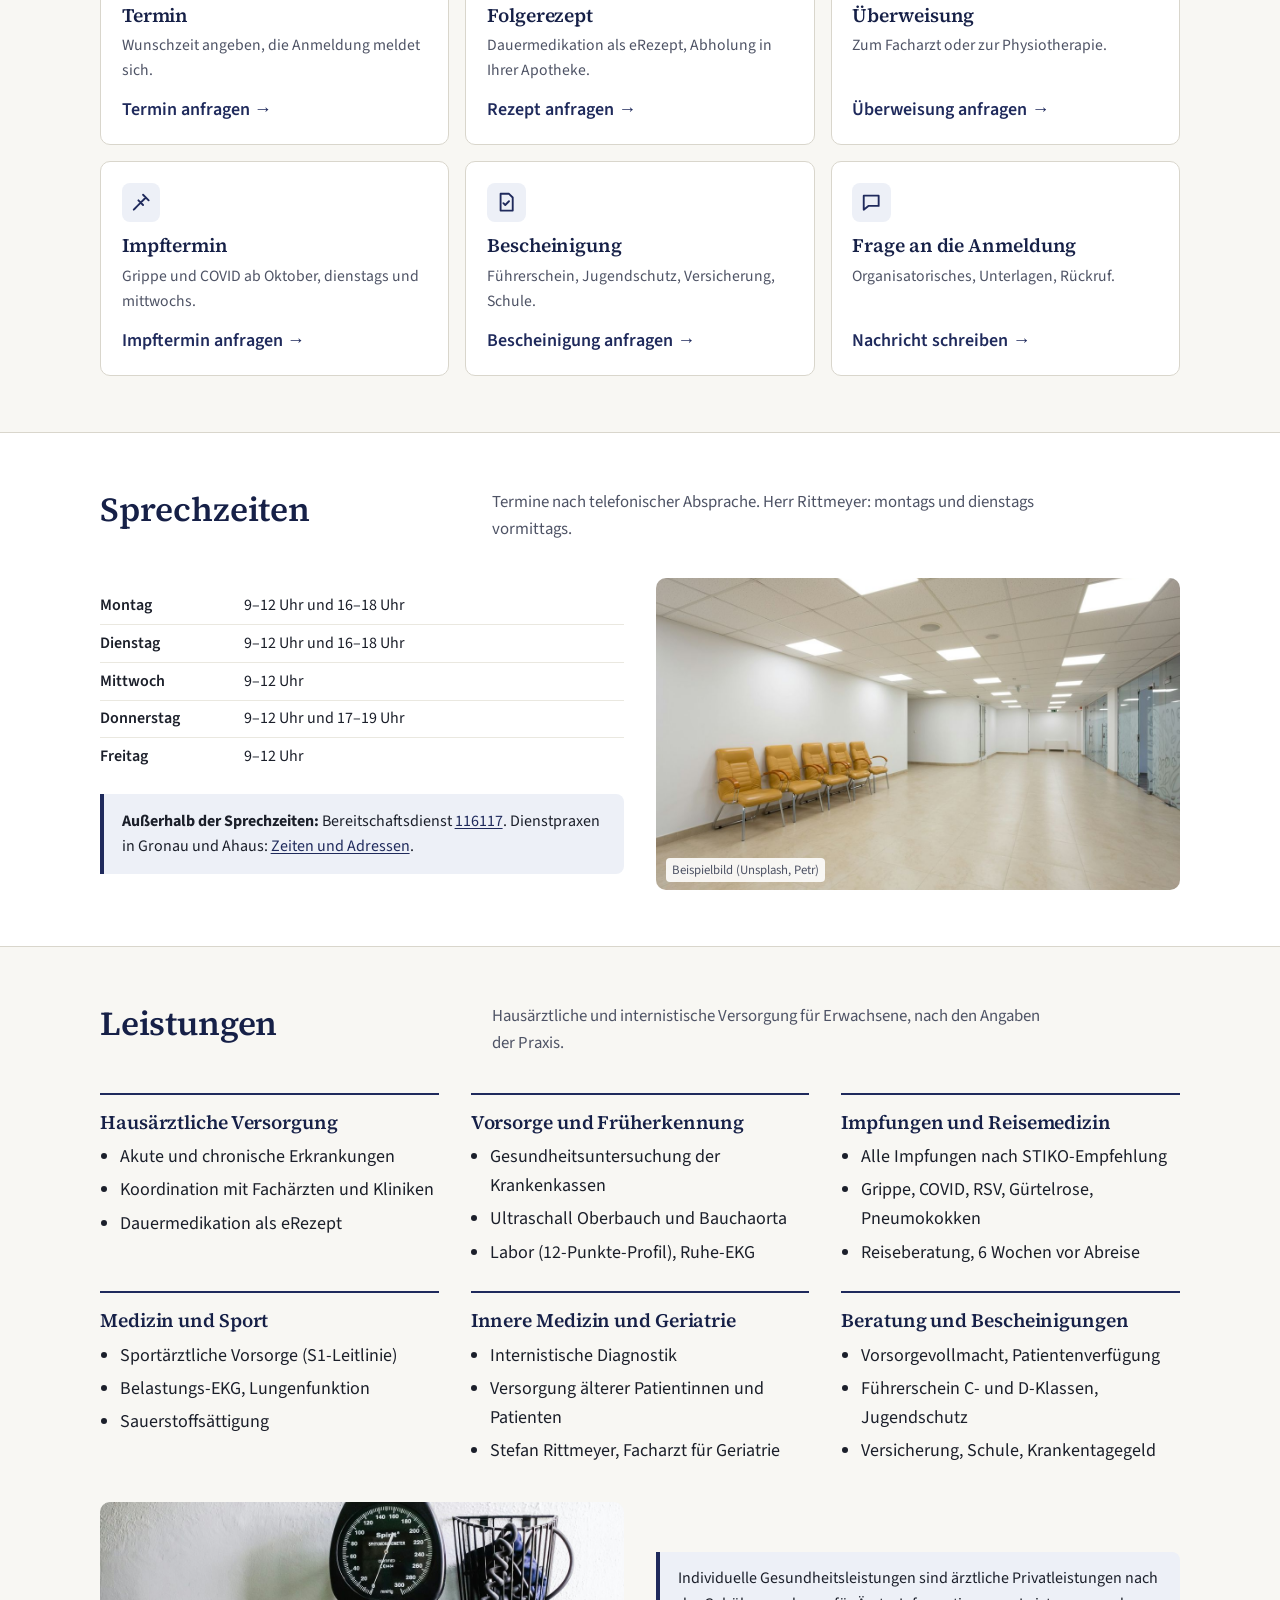
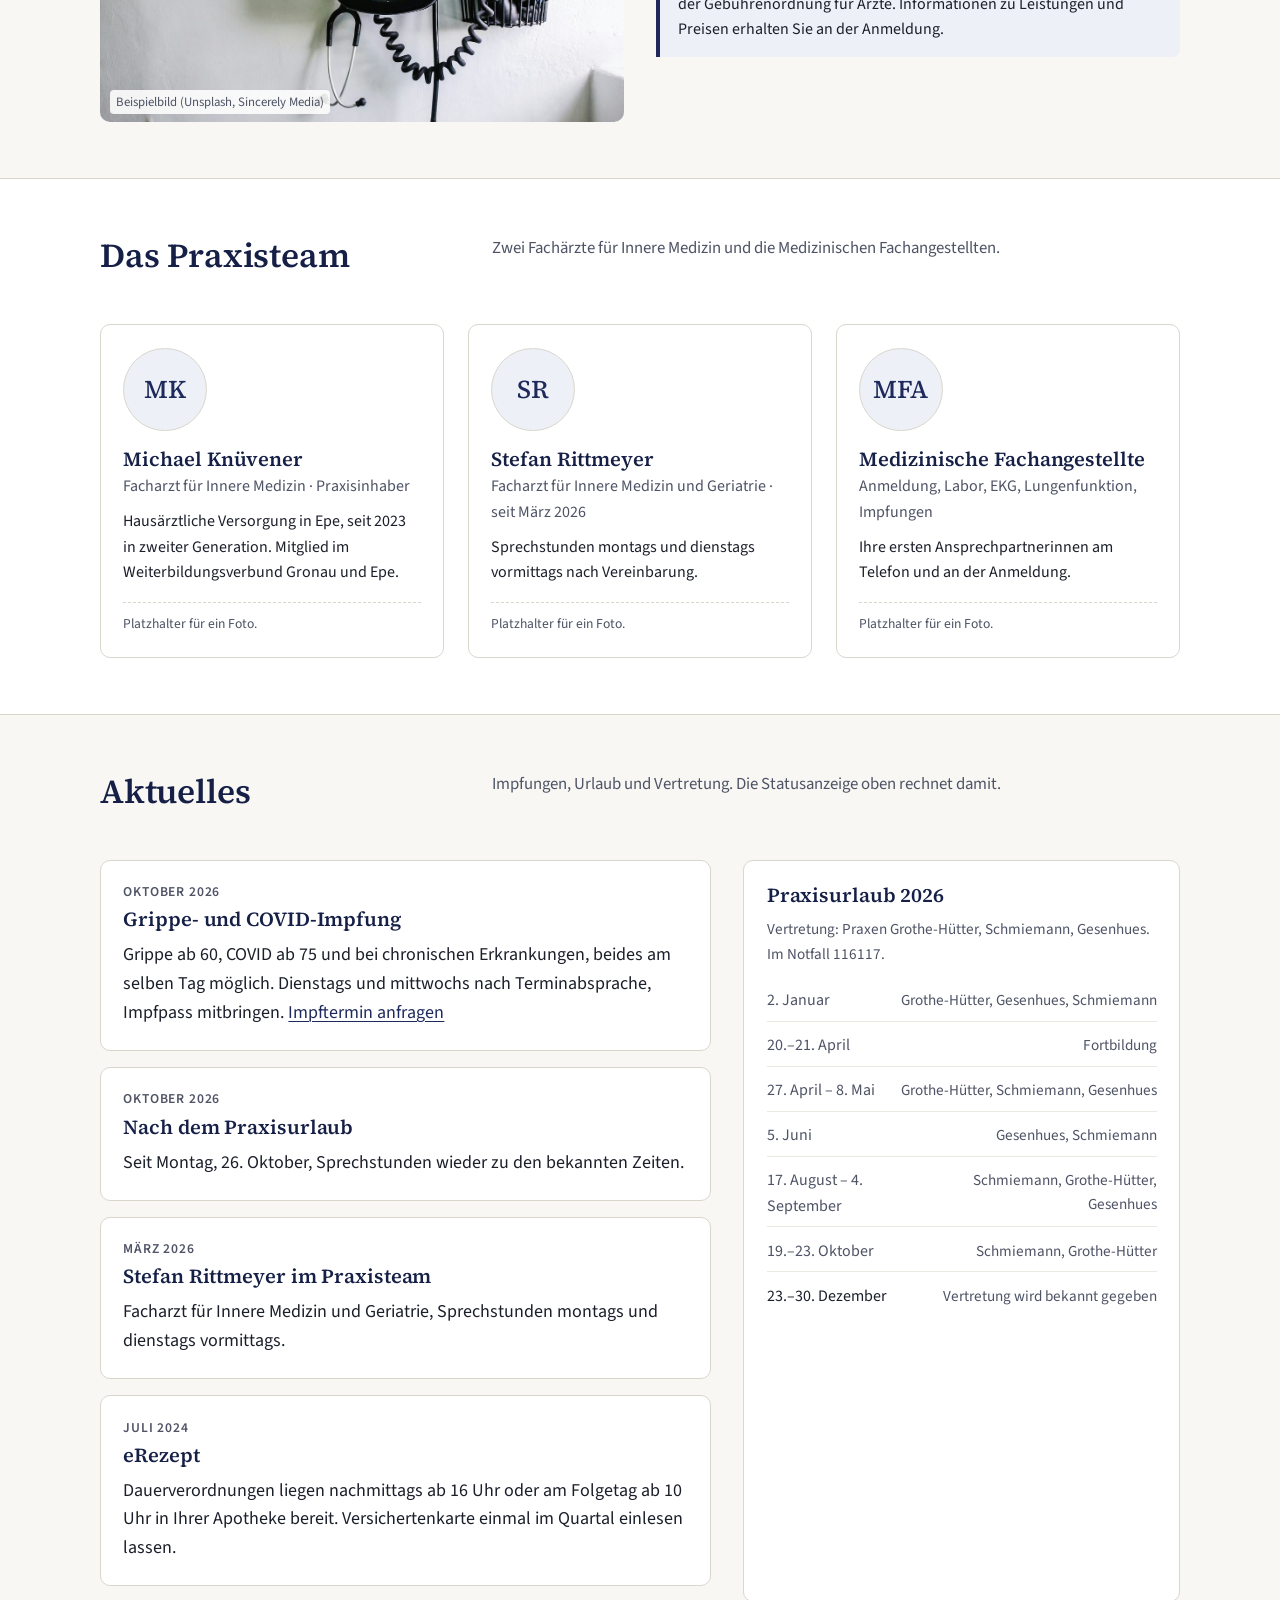
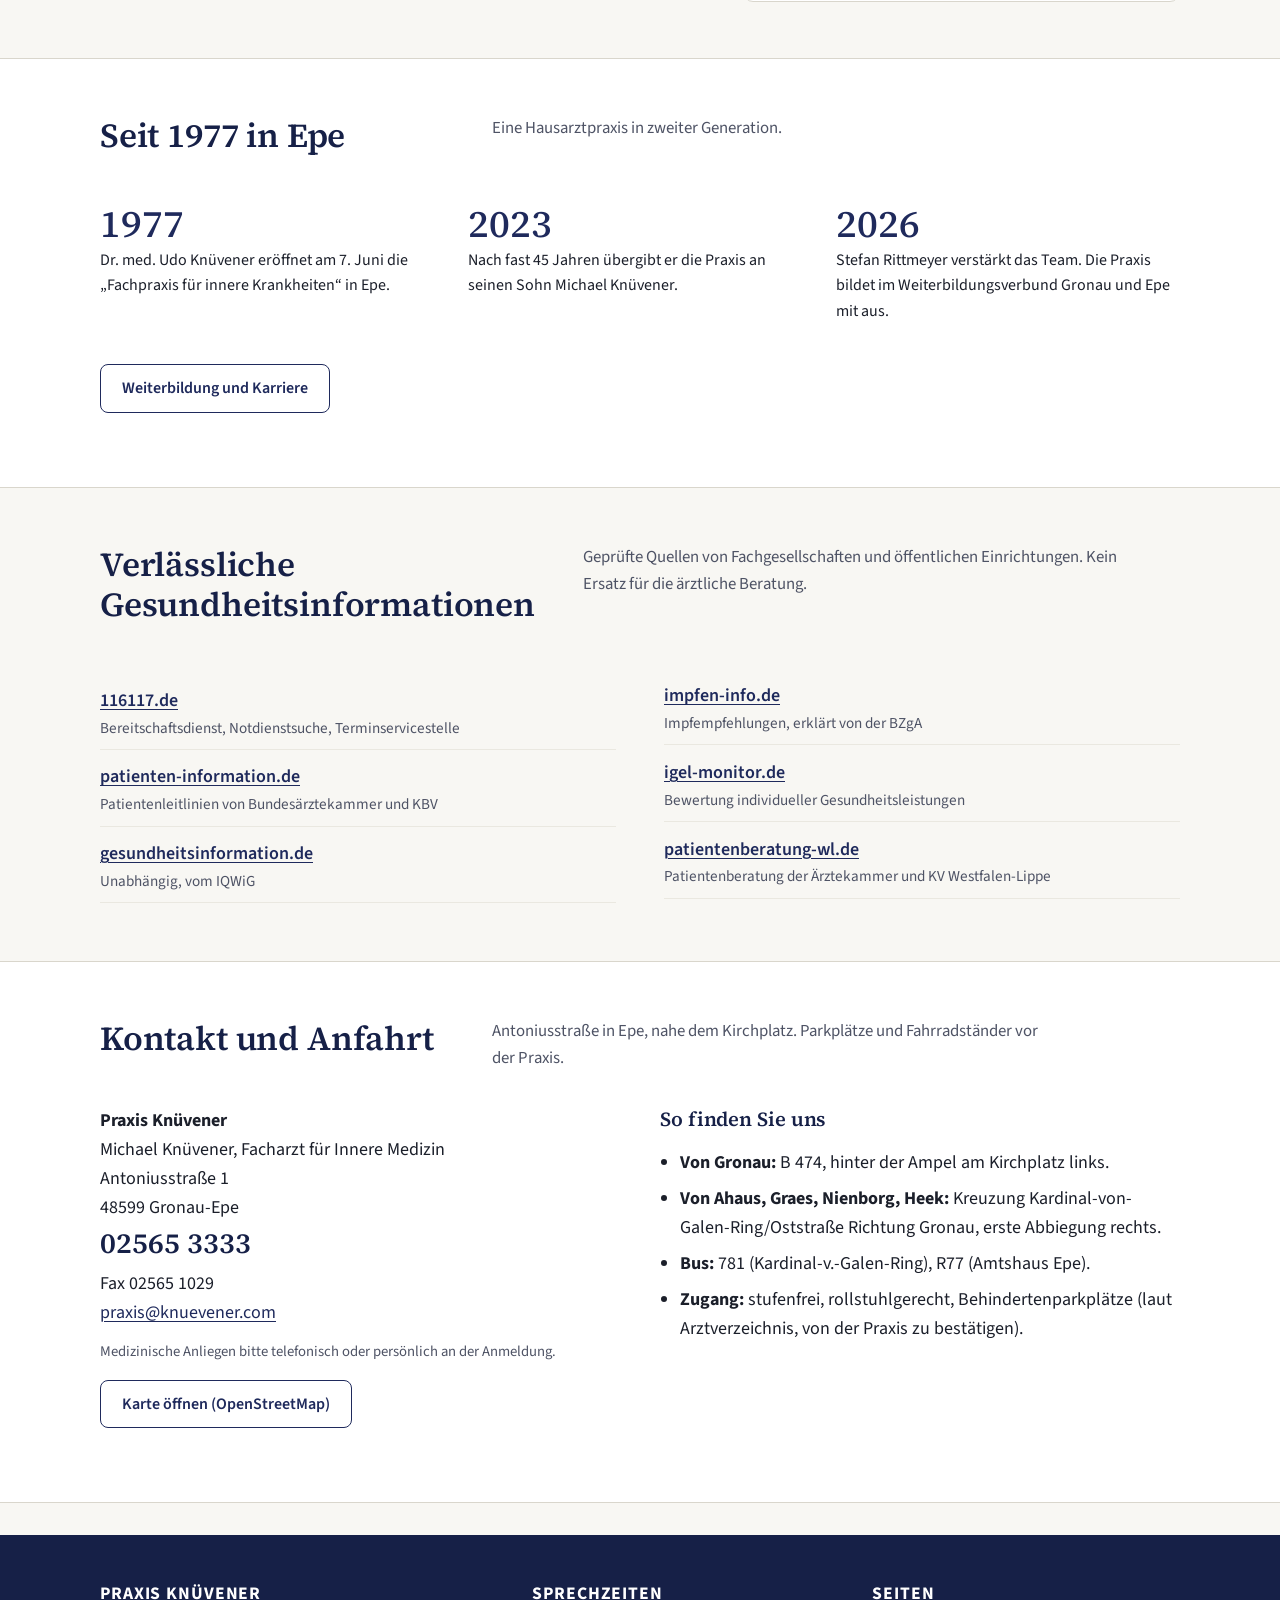
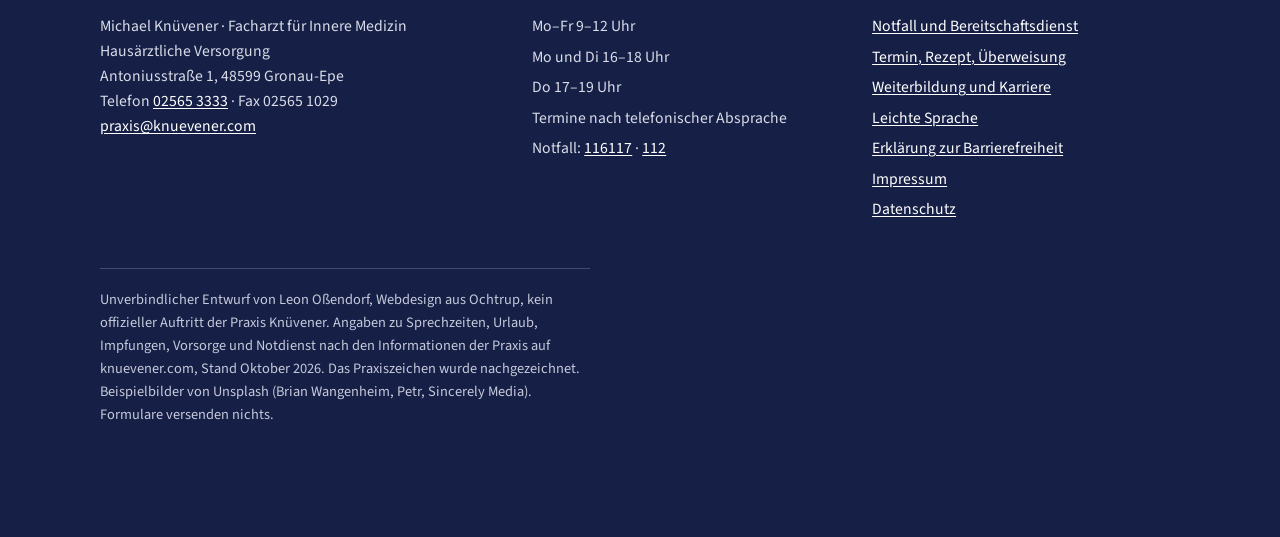
==== commit d4e1d667: "Leons Korrekturen: weniger Fließtext, Beispielbilder, Formular erkennt den Einstieg Co-Authored-By: " ====
--- a/index.html
+++ b/index.html
@@ -6,7 +6,10 @@
 <meta name="robots" content="noindex,nofollow">
 <title>Praxis Knüvener – Hausärztlich-internistische Praxis in Gronau-Epe (Entwurf)</title>
 <meta name="description" content="Entwurf: Praxis Knüvener, Antoniusstraße 1, Gronau-Epe. Sprechzeiten, Termin, Rezept, Notfall.">
+<link rel="preload" href="fonts/source-serif-4-latin-wght-normal.woff2" as="font" type="font/woff2" crossorigin>
+<link rel="preload" href="fonts/source-sans-3-latin-wght-normal.woff2" as="font" type="font/woff2" crossorigin>
 <link rel="stylesheet" href="css/style.css">
+<script id="pk-early">(function(){var c=document.documentElement.classList;c.add("js");try{var f=localStorage.getItem("pk-fs");if(f)c.add("fs-"+f);if(localStorage.getItem("pk-contrast")==="1")c.add("contrast");}catch(e){}})();</script>
 <link rel="icon" href="img/favicon.svg" type="image/svg+xml">
 </head>
 <body>
@@ -40,16 +43,16 @@
     <button type="button" id="btn-contrast" aria-pressed="false">Kontrast</button>
     <a href="leichte-sprache.html">Leichte Sprache</a>
   </div>
-</div></div></header>
+</div></div>
+</header>
 
 <main id="inhalt">
 <section class="hero" aria-labelledby="h1">
-  <svg class="mark-bg" viewBox="0 0 40 40" aria-hidden="true" focusable="false"><path d="M20 3v34" stroke="#1F2A5C" stroke-width="3" stroke-linecap="round"/><path d="M27 9c-4-4-12-3-12 3s10 5 10 11-9 7-12 2M13 29c3 5 13 4 13-1" fill="none" stroke="#1F2A5C" stroke-width="2.6" stroke-linecap="round"/></svg>
   <div class="wrap">
     <div>
       <p class="seit">Seit 1977 in Epe</p>
       <h1 id="h1">Hausärztlich-internistische Praxis in Gronau-Epe</h1>
-      <p class="lead">Michael Knüvener, Facharzt für Innere Medizin, und Stefan Rittmeyer, Facharzt für Innere Medizin und Geriatrie, mit dem Praxisteam an der Antoniusstraße 1. Für alle Kassen und privat Versicherte.</p>
+      <p class="lead">Michael Knüvener und Stefan Rittmeyer, Fachärzte für Innere Medizin, mit dem Praxisteam an der Antoniusstraße 1.</p>
       <div class="btn-row">
         <a class="btn" href="tel:+4925653333"><svg viewBox="0 0 24 24" aria-hidden="true" focusable="false"><path d="M6.6 10.8a15 15 0 0 0 6.6 6.6l2.2-2.2a1 1 0 0 1 1-.25c1.1.37 2.3.57 3.6.57a1 1 0 0 1 1 1V20a1 1 0 0 1-1 1A17 17 0 0 1 3 4a1 1 0 0 1 1-1h3.5a1 1 0 0 1 1 1c0 1.25.2 2.45.57 3.57a1 1 0 0 1-.25 1L6.6 10.8z" fill="currentColor"/></svg>02565 3333 anrufen</a>
         <a class="btn secondary" href="service.html">Termin, Rezept, Überweisung</a>
@@ -60,44 +63,45 @@
       <p class="state"><span class="dot" aria-hidden="true"></span><span id="status-state">Sprechzeiten</span></p>
       <p id="status-text">Mo–Fr 9–12 Uhr, Mo und Di 16–18 Uhr, Do 17–19 Uhr. Wir bitten um telefonische Terminabsprache.</p>
       <p class="small vertretung" id="status-vertretung" hidden></p>
-      <p class="small">Außerhalb der Sprechzeiten: ärztlicher Bereitschaftsdienst <a href="tel:116117">116117</a>, in lebensbedrohlichen Fällen <a href="tel:112">112</a>.</p>
-    </div>
-  </div>
-  <div class="wrap">
-    <div class="felder" style="padding-bottom:3rem">
+      <p class="small">Außerhalb der Sprechzeiten: Bereitschaftsdienst <a href="tel:116117">116117</a>, bei Lebensgefahr <a href="tel:112">112</a>.</p>
+    </div>
+  </div>
+  <div class="wrap unten">
+    <div class="felder">
       <a class="feld" href="#sprechzeiten"><span class="k"><svg viewBox="0 0 24 24" aria-hidden="true" focusable="false"><circle cx="12" cy="12" r="9" fill="none" stroke="currentColor" stroke-width="2"/><path d="M12 7v5l3 2" fill="none" stroke="currentColor" stroke-width="2" stroke-linecap="round"/></svg>Sprechzeiten</span><span class="v">Mo–Fr 9–12 Uhr</span><span class="m">Mo und Di 16–18 Uhr, Do 17–19 Uhr</span></a>
-      <a class="feld" href="service.html"><span class="k"><svg viewBox="0 0 24 24" aria-hidden="true" focusable="false"><rect x="3" y="5" width="18" height="16" rx="2" fill="none" stroke="currentColor" stroke-width="2"/><path d="M3 10h18M8 3v4M16 3v4" stroke="currentColor" stroke-width="2" stroke-linecap="round"/></svg>Termin &amp; Rezept</span><span class="v">Online anfragen</span><span class="m">Termin, Folgerezept, Überweisung, Impfung. Die Anmeldung meldet sich.</span></a>
-      <a class="feld" href="#kontakt"><span class="k"><svg viewBox="0 0 24 24" aria-hidden="true" focusable="false"><path d="M12 21s-7-6.3-7-11a7 7 0 0 1 14 0c0 4.7-7 11-7 11z" fill="none" stroke="currentColor" stroke-width="2"/><circle cx="12" cy="10" r="2.5" fill="none" stroke="currentColor" stroke-width="2"/></svg>Anfahrt</span><span class="v">Antoniusstraße 1</span><span class="m">Parkplätze und Fahrradständer vor der Praxis. Bus 781 und R77.</span></a>
-    </div>
+      <a class="feld" href="service.html"><span class="k"><svg viewBox="0 0 24 24" aria-hidden="true" focusable="false"><rect x="3" y="5" width="18" height="16" rx="2" fill="none" stroke="currentColor" stroke-width="2"/><path d="M3 10h18M8 3v4M16 3v4" stroke="currentColor" stroke-width="2" stroke-linecap="round"/></svg>Termin &amp; Rezept</span><span class="v">Online anfragen</span><span class="m">Termin, Folgerezept, Überweisung, Impfung</span></a>
+      <a class="feld" href="#kontakt"><span class="k"><svg viewBox="0 0 24 24" aria-hidden="true" focusable="false"><path d="M12 21s-7-6.3-7-11a7 7 0 0 1 14 0c0 4.7-7 11-7 11z" fill="none" stroke="currentColor" stroke-width="2"/><circle cx="12" cy="10" r="2.5" fill="none" stroke="currentColor" stroke-width="2"/></svg>Anfahrt</span><span class="v">Antoniusstraße 1</span><span class="m">Parkplätze vor der Praxis · Bus 781, R77</span></a>
+    </div>
+    <figure class="foto band"><img src="img/praxis-wand.jpg" srcset="img/praxis-wand-800.jpg 800w, img/praxis-wand.jpg 1600w" sizes="(max-width: 720px) 100vw, 1120px" alt="Untersuchungsgeräte an einer weißen Praxiswand" width="1600" height="1067" fetchpriority="high"><figcaption>Beispielbild (Unsplash, Brian Wangenheim). Hier kommt ein Foto aus der Praxis hin.</figcaption></figure>
   </div>
 </section>
 
 <div class="notfall-strip"><div class="wrap">
   <strong>Im Notfall:</strong>
   <span>Notarzt <a href="tel:112">112</a></span>
-  <span>Ärztlicher Bereitschaftsdienst <a href="tel:116117">116117</a></span>
+  <span>Bereitschaftsdienst <a href="tel:116117">116117</a></span>
   <span>Giftnotruf <a href="tel:+4922819240">0228 19240</a></span>
   <a href="notfall.html">Dienstpraxen in Gronau und Ahaus</a>
 </div></div>
 
 <section class="block" id="erledigen" aria-labelledby="h-erledigen">
   <div class="wrap">
-    <div class="sec-head"><h2 id="h-erledigen">Was möchten Sie erledigen?</h2><p>Vieles lässt sich außerhalb der Telefonzeiten vorbereiten. Sie geben Ihre Daten ein, die Anmeldung prüft die Anfrage und meldet sich bei Ihnen. Akute Beschwerden und Notfälle bitte immer telefonisch.</p></div>
+    <div class="sec-head"><h2 id="h-erledigen">Was möchten Sie erledigen?</h2><p>Sie geben Ihre Daten ein, die Anmeldung meldet sich. Akute Beschwerden und Notfälle bitte immer telefonisch.</p></div>
     <div class="tasks">
-      <a class="task" href="service.html#termin"><span class="ico"><svg viewBox="0 0 24 24" aria-hidden="true" focusable="false"><rect x="3" y="5" width="18" height="16" rx="2" fill="none" stroke="currentColor" stroke-width="2"/><path d="M3 10h18M8 3v4M16 3v4" stroke="currentColor" stroke-width="2" stroke-linecap="round"/></svg></span><h3>Termin anfragen</h3><p>Wunschzeit angeben, die Anmeldung ruft zurück oder schreibt Ihnen.</p><span class="cta">Termin anfragen →</span></a>
-      <a class="task" href="service.html#rezept"><span class="ico"><svg viewBox="0 0 24 24" aria-hidden="true" focusable="false"><rect x="4" y="3" width="16" height="18" rx="2" fill="none" stroke="currentColor" stroke-width="2"/><path d="M8 8h8M8 12h8M8 16h5" stroke="currentColor" stroke-width="2" stroke-linecap="round"/></svg></span><h3>Folgerezept</h3><p>Dauermedikation als eRezept. Abholung mit der Versichertenkarte in Ihrer Apotheke.</p><span class="cta">Rezept anfragen →</span></a>
-      <a class="task" href="service.html#ueberweisung"><span class="ico"><svg viewBox="0 0 24 24" aria-hidden="true" focusable="false"><path d="M4 12h13M13 6l6 6-6 6" fill="none" stroke="currentColor" stroke-width="2" stroke-linecap="round" stroke-linejoin="round"/></svg></span><h3>Überweisung</h3><p>Zum Facharzt oder zur Physiotherapie, wenn die Behandlung bereits besprochen ist.</p><span class="cta">Überweisung anfragen →</span></a>
-      <a class="task" href="service.html#impfung"><span class="ico"><svg viewBox="0 0 24 24" aria-hidden="true" focusable="false"><path d="M14 4l6 6M17 7l-9 9-3 3M9 10l5 5M5 19l-1 1" fill="none" stroke="currentColor" stroke-width="2" stroke-linecap="round" stroke-linejoin="round"/></svg></span><h3>Impftermin</h3><p>Grippe- und COVID-Impfung ab Oktober, dienstags und mittwochs nach Terminabsprache. Reiseimpfungen nach Beratung.</p><span class="cta">Impftermin anfragen →</span></a>
-      <a class="task" href="service.html#bescheinigung"><span class="ico"><svg viewBox="0 0 24 24" aria-hidden="true" focusable="false"><path d="M6 3h9l4 4v14H6z" fill="none" stroke="currentColor" stroke-width="2" stroke-linejoin="round"/><path d="M9 13l2 2 4-4" fill="none" stroke="currentColor" stroke-width="2" stroke-linecap="round" stroke-linejoin="round"/></svg></span><h3>Bescheinigung</h3><p>Führerschein (C- und D-Klassen), Jugendschutz, Versicherung, Schule. Termin anfragen, Unterlagen mitbringen.</p><span class="cta">Bescheinigung anfragen →</span></a>
-      <a class="task" href="service.html#frage"><span class="ico"><svg viewBox="0 0 24 24" aria-hidden="true" focusable="false"><path d="M4 5h16v11H9l-5 4z" fill="none" stroke="currentColor" stroke-width="2" stroke-linejoin="round"/></svg></span><h3>Frage an die Anmeldung</h3><p>Organisatorisches, Unterlagen, Rückruf. Bitte keine medizinischen Angaben über das Formular.</p><span class="cta">Nachricht schreiben →</span></a>
+      <a class="task" href="service.html#termin"><span class="ico"><svg viewBox="0 0 24 24" aria-hidden="true" focusable="false"><rect x="3" y="5" width="18" height="16" rx="2" fill="none" stroke="currentColor" stroke-width="2"/><path d="M3 10h18M8 3v4M16 3v4" stroke="currentColor" stroke-width="2" stroke-linecap="round"/></svg></span><h3>Termin</h3><p>Wunschzeit angeben, die Anmeldung meldet sich.</p><span class="cta">Termin anfragen →</span></a>
+      <a class="task" href="service.html#rezept"><span class="ico"><svg viewBox="0 0 24 24" aria-hidden="true" focusable="false"><rect x="4" y="3" width="16" height="18" rx="2" fill="none" stroke="currentColor" stroke-width="2"/><path d="M8 8h8M8 12h8M8 16h5" stroke="currentColor" stroke-width="2" stroke-linecap="round"/></svg></span><h3>Folgerezept</h3><p>Dauermedikation als eRezept, Abholung in Ihrer Apotheke.</p><span class="cta">Rezept anfragen →</span></a>
+      <a class="task" href="service.html#ueberweisung"><span class="ico"><svg viewBox="0 0 24 24" aria-hidden="true" focusable="false"><path d="M4 12h13M13 6l6 6-6 6" fill="none" stroke="currentColor" stroke-width="2" stroke-linecap="round" stroke-linejoin="round"/></svg></span><h3>Überweisung</h3><p>Zum Facharzt oder zur Physiotherapie.</p><span class="cta">Überweisung anfragen →</span></a>
+      <a class="task" href="service.html#impfung"><span class="ico"><svg viewBox="0 0 24 24" aria-hidden="true" focusable="false"><path d="M14 4l6 6M17 7l-9 9-3 3M9 10l5 5M5 19l-1 1" fill="none" stroke="currentColor" stroke-width="2" stroke-linecap="round" stroke-linejoin="round"/></svg></span><h3>Impftermin</h3><p>Grippe und COVID ab Oktober, dienstags und mittwochs.</p><span class="cta">Impftermin anfragen →</span></a>
+      <a class="task" href="service.html#bescheinigung"><span class="ico"><svg viewBox="0 0 24 24" aria-hidden="true" focusable="false"><path d="M6 3h9l4 4v14H6z" fill="none" stroke="currentColor" stroke-width="2" stroke-linejoin="round"/><path d="M9 13l2 2 4-4" fill="none" stroke="currentColor" stroke-width="2" stroke-linecap="round" stroke-linejoin="round"/></svg></span><h3>Bescheinigung</h3><p>Führerschein, Jugendschutz, Versicherung, Schule.</p><span class="cta">Bescheinigung anfragen →</span></a>
+      <a class="task" href="service.html#frage"><span class="ico"><svg viewBox="0 0 24 24" aria-hidden="true" focusable="false"><path d="M4 5h16v11H9l-5 4z" fill="none" stroke="currentColor" stroke-width="2" stroke-linejoin="round"/></svg></span><h3>Frage an die Anmeldung</h3><p>Organisatorisches, Unterlagen, Rückruf.</p><span class="cta">Nachricht schreiben →</span></a>
     </div>
   </div>
 </section>
 
 <section class="block alt" id="sprechzeiten" aria-labelledby="h-sprech">
   <div class="wrap">
-    <div class="sec-head"><h2 id="h-sprech">Sprechzeiten</h2><p>Wir bitten um telefonische Terminabsprache. Sprechstunden bei Herrn Rittmeyer montags und dienstags vormittags nach Vereinbarung.</p></div>
-    <div class="kontakt">
+    <div class="sec-head"><h2 id="h-sprech">Sprechzeiten</h2><p>Termine nach telefonischer Absprache. Herr Rittmeyer: montags und dienstags vormittags.</p></div>
+    <div class="split">
       <div>
         <table class="times">
           <caption class="visually-hidden">Sprechzeiten der Praxis Knüvener</caption>
@@ -107,54 +111,55 @@
           <tr><th scope="row">Donnerstag</th><td>9–12 Uhr und 17–19 Uhr</td></tr>
           <tr><th scope="row">Freitag</th><td>9–12 Uhr</td></tr>
         </table>
-      </div>
-      <div class="hinweis">
-        <p><strong>Außerhalb der Sprechzeiten</strong> übernimmt der ärztliche Bereitschaftsdienst unter <a href="tel:116117">116117</a>: Mo, Di, Do ab 18 Uhr, Mi und Fr ab 13 Uhr, Sa, So und feiertags ganztägig. Dienstpraxen am St. Antonius-Hospital Gronau und am St. Marien-Krankenhaus Ahaus: <a href="notfall.html">Zeiten und Adressen</a>.</p>
-        <p>Bei medizinischen Anliegen wenden Sie sich bitte persönlich oder telefonisch an die Anmeldung. Medizinische Daten können aus Datenschutzgründen nicht per E-Mail ausgetauscht werden.</p>
-      </div>
+        <p class="hinweis" style="margin-top:1.2rem"><strong>Außerhalb der Sprechzeiten:</strong> Bereitschaftsdienst <a href="tel:116117">116117</a>. Dienstpraxen in Gronau und Ahaus: <a href="notfall.html">Zeiten und Adressen</a>.</p>
+      </div>
+      <figure class="foto foto-tile"><img src="img/flur.jpg" alt="Heller Flur mit Sitzreihe" width="1200" height="800"><figcaption>Beispielbild (Unsplash, Petr)</figcaption></figure>
     </div>
   </div>
 </section>
 
 <section class="block" id="leistungen" aria-labelledby="h-leist">
   <div class="wrap">
-    <div class="sec-head"><h2 id="h-leist">Leistungen</h2><p>Hausärztliche und internistische Versorgung für Erwachsene, von der Akutsprechstunde bis zur Vorsorge. Die Angaben folgen den Informationen der Praxis.</p></div>
+    <div class="sec-head"><h2 id="h-leist">Leistungen</h2><p>Hausärztliche und internistische Versorgung für Erwachsene, nach den Angaben der Praxis.</p></div>
     <div class="leist">
-      <article><h3>Hausärztliche Versorgung</h3><p>Erste Anlaufstelle bei akuten und chronischen Erkrankungen, Koordination mit Fachärzten und Kliniken, Dauermedikation als eRezept.</p></article>
-      <article><h3>Vorsorge und Früherkennung</h3><p>Vorsorgeprogramme der gesetzlichen Krankenkassen zur Erkennung von Herz-Kreislauf-Risiken und zur Krebsfrüherkennung.</p><ul><li>Gesundheitsuntersuchung</li><li>Erweiterte Vorsorge: Labor (12-Punkte-Profil), Ultraschall der Oberbauchorgane und der Bauchaorta, 12-Kanal-Ruhe-EKG</li></ul></article>
-      <article><h3>Impfungen und Reisemedizin</h3><p>Prüfung des Impfpasses und alle von der Ständigen Impfkommission empfohlenen Impfungen, darunter Grippe, COVID, RSV, Gürtelrose, Pneumokokken, FSME, HPV.</p><ul><li>Reisemedizinische Beratung mit Impfplan, möglichst 6 Wochen vor Reiseantritt</li></ul></article>
-      <article><h3>Medizin und Sport</h3><ul><li>Sportärztliche Vorsorgeuntersuchung nach der S1-Leitlinie des Deutschen Sportärztebundes</li><li>12-Kanal-Belastungs-EKG, Lungenfunktion, Sauerstoffsättigung</li></ul></article>
-      <article><h3>Innere Medizin und Geriatrie</h3><p>Internistische Diagnostik und Behandlung. Mit Stefan Rittmeyer, Facharzt für Innere Medizin und Geriatrie, auch die Versorgung älterer Patientinnen und Patienten mit mehreren Erkrankungen.</p></article>
-      <article><h3>Beratung und Bescheinigungen</h3><ul><li>Vorsorgevollmacht und Patientenverfügung: Beratungsgespräch, ärztliche Gegenzeichnung</li><li>Führerscheinuntersuchungen (C, C1, CE, C1E, D, D1, DE, D1E), Jugendschutz, Untersuchungen für Versicherungen, Krankentagegeld- und Schulbescheinigungen</li></ul></article>
-    </div>
-    <p style="margin-top:1.8rem" class="hinweis">Individuelle Gesundheitsleistungen sind ärztliche Privatleistungen und werden nach der amtlichen Gebührenordnung für Ärzte berechnet. Informationen zu Leistungen und Preisen erhalten Sie an der Anmeldung.</p>
+      <article><h3>Hausärztliche Versorgung</h3><ul><li>Akute und chronische Erkrankungen</li><li>Koordination mit Fachärzten und Kliniken</li><li>Dauermedikation als eRezept</li></ul></article>
+      <article><h3>Vorsorge und Früherkennung</h3><ul><li>Gesundheitsuntersuchung der Krankenkassen</li><li>Ultraschall Oberbauch und Bauchaorta</li><li>Labor (12-Punkte-Profil), Ruhe-EKG</li></ul></article>
+      <article><h3>Impfungen und Reisemedizin</h3><ul><li>Alle Impfungen nach STIKO-Empfehlung</li><li>Grippe, COVID, RSV, Gürtelrose, Pneumokokken</li><li>Reiseberatung, 6 Wochen vor Abreise</li></ul></article>
+      <article><h3>Medizin und Sport</h3><ul><li>Sportärztliche Vorsorge (S1-Leitlinie)</li><li>Belastungs-EKG, Lungenfunktion</li><li>Sauerstoffsättigung</li></ul></article>
+      <article><h3>Innere Medizin und Geriatrie</h3><ul><li>Internistische Diagnostik</li><li>Versorgung älterer Patientinnen und Patienten</li><li>Stefan Rittmeyer, Facharzt für Geriatrie</li></ul></article>
+      <article><h3>Beratung und Bescheinigungen</h3><ul><li>Vorsorgevollmacht, Patientenverfügung</li><li>Führerschein C- und D-Klassen, Jugendschutz</li><li>Versicherung, Schule, Krankentagegeld</li></ul></article>
+    </div>
+    <div class="split" style="margin-top:2rem">
+      <figure class="foto foto-tile"><img src="img/blutdruck.jpg" alt="Blutdruckmessgerät an einer Praxiswand" width="1200" height="900"><figcaption>Beispielbild (Unsplash, Sincerely Media)</figcaption></figure>
+      <p class="hinweis" style="align-self:center">Individuelle Gesundheitsleistungen sind ärztliche Privatleistungen nach der Gebührenordnung für Ärzte. Informationen zu Leistungen und Preisen erhalten Sie an der Anmeldung.</p>
+    </div>
   </div>
 </section>
 
 <section class="block alt" id="team" aria-labelledby="h-team">
   <div class="wrap">
-    <div class="sec-head"><h2 id="h-team">Das Praxisteam</h2><p>Zwei Fachärzte für Innere Medizin und die Medizinischen Fachangestellten an der Anmeldung, im Labor und in der Funktionsdiagnostik.</p></div>
+    <div class="sec-head"><h2 id="h-team">Das Praxisteam</h2><p>Zwei Fachärzte für Innere Medizin und die Medizinischen Fachangestellten.</p></div>
     <div class="team">
-      <div class="person"><div class="avatar" aria-hidden="true">MK</div><h3>Michael Knüvener</h3><p class="rolle">Facharzt für Innere Medizin · Praxisinhaber</p><p>Hausärztliche Versorgung in Epe seit der Übernahme der Praxis seines Vaters zum 1. Januar 2023. Engagiert im Weiterbildungsverbund Gronau und Epe für die hausärztliche Versorgung im ländlichen Raum.</p><p class="foto-hinweis">Im Entwurf ohne Foto. Ein Porträt aus der Praxis kommt hierher.</p></div>
-      <div class="person"><div class="avatar" aria-hidden="true">SR</div><h3>Stefan Rittmeyer</h3><p class="rolle">Facharzt für Innere Medizin und Geriatrie · seit März 2026</p><p>Sprechstunden montags und dienstags vormittags nach Vereinbarung. Vorsitzender des Weiterbildungsverbunds Gronau und Epe e.V.</p><p class="foto-hinweis">Im Entwurf ohne Foto.</p></div>
-      <div class="person"><div class="avatar" aria-hidden="true">MFA</div><h3>Medizinische Fachangestellte</h3><p class="rolle">Anmeldung, Labor, EKG, Lungenfunktion, Impfungen</p><p>Ihre ersten Ansprechpartnerinnen am Telefon und an der Anmeldung. Namen und Zuständigkeiten ergänzt die Praxis.</p><p class="foto-hinweis">Im Entwurf ohne Foto. Ein Teamfoto macht diese Stelle persönlich.</p></div>
+      <div class="person"><div class="avatar" aria-hidden="true">MK</div><h3>Michael Knüvener</h3><p class="rolle">Facharzt für Innere Medizin · Praxisinhaber</p><p>Hausärztliche Versorgung in Epe, seit 2023 in zweiter Generation. Mitglied im Weiterbildungsverbund Gronau und Epe.</p><p class="foto-hinweis">Platzhalter für ein Foto.</p></div>
+      <div class="person"><div class="avatar" aria-hidden="true">SR</div><h3>Stefan Rittmeyer</h3><p class="rolle">Facharzt für Innere Medizin und Geriatrie · seit März 2026</p><p>Sprechstunden montags und dienstags vormittags nach Vereinbarung.</p><p class="foto-hinweis">Platzhalter für ein Foto.</p></div>
+      <div class="person"><div class="avatar" aria-hidden="true">MFA</div><h3>Medizinische Fachangestellte</h3><p class="rolle">Anmeldung, Labor, EKG, Lungenfunktion, Impfungen</p><p>Ihre ersten Ansprechpartnerinnen am Telefon und an der Anmeldung.</p><p class="foto-hinweis">Platzhalter für ein Foto.</p></div>
     </div>
   </div>
 </section>
 
 <section class="block" id="aktuelles" aria-labelledby="h-akt">
   <div class="wrap">
-    <div class="sec-head"><h2 id="h-akt">Aktuelles</h2><p>Hinweise zu Impfungen, Urlaub und Vertretung. Die Praxis pflegt diese Meldungen selbst, die Statusanzeige oben rechnet damit.</p></div>
+    <div class="sec-head"><h2 id="h-akt">Aktuelles</h2><p>Impfungen, Urlaub und Vertretung. Die Statusanzeige oben rechnet damit.</p></div>
     <div class="news">
       <div>
-        <article><time datetime="2026-10">Oktober 2026</time><h3>Grippe- und COVID-Impfung ab Oktober</h3><p>Die Influenza-Impfung („Grippe-Impfung“) für alle Patientinnen und Patienten ab 60 sowie die aktuelle COVID-Impfung ab 75 und für Personen mit chronischen Erkrankungen oder Berufen mit erhöhtem Erkrankungsrisiko. Beide Impfungen können am gleichen Tag erfolgen. Die Impfungen finden dienstags und mittwochs nach Terminabsprache statt. Bitte bringen Sie Ihren Impfpass mit.</p><p><a href="service.html#impfung">Impftermin anfragen</a></p></article>
-        <article><time datetime="2026-10">Oktober 2026</time><h3>Praxisurlaub vom 19. bis 23. Oktober</h3><p>Die Vertretung übernahmen die Praxen Schmiemann und Grothe-Hütter. Seit Montag, dem 26. Oktober, finden die Sprechstunden wieder zu den bekannten Zeiten statt.</p></article>
-        <article><time datetime="2026-03">März 2026</time><h3>Stefan Rittmeyer verstärkt das Praxisteam</h3><p>Seit Monatsbeginn ist Herr Stefan Rittmeyer, Facharzt für Innere Medizin und Geriatrie, in unserem Praxisteam tätig. Sprechstunden bei Herrn Rittmeyer sind aktuell montags und dienstags vormittags nach Vereinbarung.</p></article>
-        <article><time datetime="2024-07">Juli 2024</time><h3>eRezept für gesetzlich Versicherte</h3><p>Alle Arzneimittel-Rezepte für gesetzlich Versicherte werden als eRezept ausgestellt. Bestellungen von Dauerverordnungen müssen nicht mehr in der Praxis abgeholt werden: Die Medikamente können nachmittags ab 16 Uhr oder am Folgetag ab 10 Uhr mit der Versichertenkarte in der Apotheke Ihrer Wahl abgeholt werden. Einmal zu Quartalsbeginn muss die Versichertenkarte weiterhin in der Praxis eingelesen werden.</p></article>
+        <article><time datetime="2026-10">Oktober 2026</time><h3>Grippe- und COVID-Impfung</h3><p>Grippe ab 60, COVID ab 75 und bei chronischen Erkrankungen, beides am selben Tag möglich. Dienstags und mittwochs nach Terminabsprache, Impfpass mitbringen. <a href="service.html#impfung">Impftermin anfragen</a></p></article>
+        <article><time datetime="2026-10">Oktober 2026</time><h3>Nach dem Praxisurlaub</h3><p>Seit Montag, 26. Oktober, Sprechstunden wieder zu den bekannten Zeiten.</p></article>
+        <article><time datetime="2026-03">März 2026</time><h3>Stefan Rittmeyer im Praxisteam</h3><p>Facharzt für Innere Medizin und Geriatrie, Sprechstunden montags und dienstags vormittags.</p></article>
+        <article><time datetime="2024-07">Juli 2024</time><h3>eRezept</h3><p>Dauerverordnungen liegen nachmittags ab 16 Uhr oder am Folgetag ab 10 Uhr in Ihrer Apotheke bereit. Versichertenkarte einmal im Quartal einlesen lassen.</p></article>
       </div>
       <aside class="urlaub" aria-labelledby="h-url">
         <h3 id="h-url">Praxisurlaub 2026</h3>
-        <p class="small" style="color:var(--muted);font-size:.95rem">Vertretung durch die Praxen Grothe-Hütter, Schmiemann und Gesenhues. Im Notfall 116117.</p>
+        <p class="small" style="color:var(--muted);font-size:.95rem">Vertretung: Praxen Grothe-Hütter, Schmiemann, Gesenhues. Im Notfall 116117.</p>
         <ul>
           <li data-bis="2026-01-02"><span>2. Januar</span><span class="v">Grothe-Hütter, Gesenhues, Schmiemann</span></li>
           <li data-bis="2026-04-21"><span>20.–21. April</span><span class="v">Fortbildung</span></li>
@@ -171,27 +176,25 @@
 
 <section class="block alt" id="praxis" aria-labelledby="h-praxis">
   <div class="wrap">
-    <div class="sec-head"><h2 id="h-praxis">Seit 1977 in Epe</h2><p>Eine Hausarztpraxis in zweiter Generation, mit festen Vertretungspartnern im Ort und einem Netzwerk für den ärztlichen Nachwuchs.</p></div>
+    <div class="sec-head"><h2 id="h-praxis">Seit 1977 in Epe</h2><p>Eine Hausarztpraxis in zweiter Generation.</p></div>
     <div class="chronik">
-      <div><div class="jahr">1977</div><p>Am 7. Juni 1977 eröffnet Dr. med. Udo Knüvener die „Fachpraxis für innere Krankheiten“ in Gronau-Epe. Daraus wird die hausärztlich-internistische Gemeinschaftspraxis Knüvener.</p></div>
-      <div><div class="jahr">2023</div><p>Nach nahezu 45 Jahren hausärztlicher Tätigkeit übergibt Dr. Udo Knüvener die Praxis an seinen Sohn Michael Knüvener, der sie seit dem 1. Januar 2023 als Einzelpraxis weiterführt.</p></div>
-      <div><div class="jahr">2026</div><p>Stefan Rittmeyer, Facharzt für Innere Medizin und Geriatrie, verstärkt das Team. Die Praxis ist Teil des Weiterbildungsverbunds Gronau und Epe e.V., der seit 2021 künftige Hausärztinnen und Hausärzte für die Region ausbildet.</p></div>
-    </div>
-    <p style="margin-top:1.5rem"><a class="btn secondary" href="karriere.html">Weiterbildung und Karriere in der Praxis</a></p>
+      <div><div class="jahr">1977</div><p>Dr. med. Udo Knüvener eröffnet am 7. Juni die „Fachpraxis für innere Krankheiten“ in Epe.</p></div>
+      <div><div class="jahr">2023</div><p>Nach fast 45 Jahren übergibt er die Praxis an seinen Sohn Michael Knüvener.</p></div>
+      <div><div class="jahr">2026</div><p>Stefan Rittmeyer verstärkt das Team. Die Praxis bildet im Weiterbildungsverbund Gronau und Epe mit aus.</p></div>
+    </div>
+    <p style="margin-top:1.5rem"><a class="btn secondary" href="karriere.html">Weiterbildung und Karriere</a></p>
   </div>
 </section>
 
 <section class="block" id="wissen" aria-labelledby="h-wissen">
   <div class="wrap">
-    <div class="sec-head"><h2 id="h-wissen">Verlässliche Gesundheitsinformationen</h2><p>Eine Auswahl geprüfter Quellen von Fachgesellschaften und öffentlichen Einrichtungen. Sie ersetzen keine ärztliche Diagnose und keine individuelle Therapieempfehlung.</p></div>
+    <div class="sec-head"><h2 id="h-wissen">Verlässliche Gesundheitsinformationen</h2><p>Geprüfte Quellen von Fachgesellschaften und öffentlichen Einrichtungen. Kein Ersatz für die ärztliche Beratung.</p></div>
     <ul class="linklist">
-      <li><a href="https://www.116117.de" rel="noopener">116117.de</a><span>Ärztlicher Bereitschaftsdienst, Notdienstsuche, Terminservicestelle</span></li>
+      <li><a href="https://www.116117.de" rel="noopener">116117.de</a><span>Bereitschaftsdienst, Notdienstsuche, Terminservicestelle</span></li>
       <li><a href="https://www.patienten-information.de" rel="noopener">patienten-information.de</a><span>Patientenleitlinien von Bundesärztekammer und KBV</span></li>
-      <li><a href="https://www.gesundheitsinformation.de" rel="noopener">gesundheitsinformation.de</a><span>Institut für Qualität und Wirtschaftlichkeit im Gesundheitswesen</span></li>
+      <li><a href="https://www.gesundheitsinformation.de" rel="noopener">gesundheitsinformation.de</a><span>Unabhängig, vom IQWiG</span></li>
       <li><a href="https://www.impfen-info.de" rel="noopener">impfen-info.de</a><span>Impfempfehlungen, erklärt von der BZgA</span></li>
-      <li><a href="https://www.rki.de" rel="noopener">rki.de</a><span>Empfehlungen der Ständigen Impfkommission</span></li>
-      <li><a href="https://www.igel-monitor.de" rel="noopener">igel-monitor.de</a><span>Bewertung individueller Gesundheitsleistungen im Auftrag der GKV</span></li>
-      <li><a href="https://www.embryotox.de" rel="noopener">embryotox.de</a><span>Medikamente in Schwangerschaft und Stillzeit</span></li>
+      <li><a href="https://www.igel-monitor.de" rel="noopener">igel-monitor.de</a><span>Bewertung individueller Gesundheitsleistungen</span></li>
       <li><a href="https://www.patientenberatung-wl.de" rel="noopener">patientenberatung-wl.de</a><span>Patientenberatung der Ärztekammer und KV Westfalen-Lippe</span></li>
     </ul>
   </div>
@@ -199,24 +202,23 @@
 
 <section class="block alt" id="kontakt" aria-labelledby="h-kontakt">
   <div class="wrap">
-    <div class="sec-head"><h2 id="h-kontakt">Kontakt und Anfahrt</h2><p>Die Praxis liegt an der Antoniusstraße in Epe, nahe dem Kirchplatz. Parkplätze und ein Fahrradständer befinden sich unmittelbar vor der Praxis.</p></div>
+    <div class="sec-head"><h2 id="h-kontakt">Kontakt und Anfahrt</h2><p>Antoniusstraße in Epe, nahe dem Kirchplatz. Parkplätze und Fahrradständer vor der Praxis.</p></div>
     <div class="kontakt">
       <address>
         <strong>Praxis Knüvener</strong><br>Michael Knüvener, Facharzt für Innere Medizin<br>Antoniusstraße 1<br>48599 Gronau-Epe<br>
         <a class="big-tel" href="tel:+4925653333">02565 3333</a><br>
         Fax 02565 1029<br>
-        <a href="mailto:praxis@knuevener.com">praxis@knuevener.com</a><br>
-        <p class="hint" style="margin-top:.8rem">Für organisatorische Fragen. Medizinische Anliegen bitte telefonisch oder persönlich an der Anmeldung.</p>
+        <a href="mailto:praxis@knuevener.com">praxis@knuevener.com</a>
+        <p class="hint" style="margin-top:.8rem">Medizinische Anliegen bitte telefonisch oder persönlich an der Anmeldung.</p>
         <p style="margin-top:1rem"><a class="btn secondary" href="https://www.openstreetmap.org/?mlat=52.18026&amp;mlon=7.04117#map=17/52.18026/7.04117" rel="noopener">Karte öffnen (OpenStreetMap)</a></p>
       </address>
       <div class="anfahrt">
         <h3>So finden Sie uns</h3>
         <ul>
-          <li><strong>Von Gronau</strong> über die B 474, hinter der Ampel am Kirchplatz links.</li>
-          <li><strong>Von Ahaus und Graes</strong> über die B 474 bis zur Kreuzung Kardinal-von-Galen-Ring/Oststraße, dort links Richtung Gronau, dann erste Abbiegung rechts.</li>
-          <li><strong>Von Nienborg und Heek</strong> über die Kreuzung Kardinal-von-Galen-Ring/Oststraße Richtung Gronau, dann erste Abbiegung rechts.</li>
-          <li><strong>Bus:</strong> Linie 781, Haltestelle Kardinal-v.-Galen-Ring; Linie R77, Haltestelle Amtshaus Epe.</li>
-          <li><strong>Zugang:</strong> stufenfrei, rollstuhlgerecht, Behindertenparkplätze (Angabe laut Arztverzeichnis, von der Praxis zu bestätigen).</li>
+          <li><strong>Von Gronau:</strong> B 474, hinter der Ampel am Kirchplatz links.</li>
+          <li><strong>Von Ahaus, Graes, Nienborg, Heek:</strong> Kreuzung Kardinal-von-Galen-Ring/Oststraße Richtung Gronau, erste Abbiegung rechts.</li>
+          <li><strong>Bus:</strong> 781 (Kardinal-v.-Galen-Ring), R77 (Amtshaus Epe).</li>
+          <li><strong>Zugang:</strong> stufenfrei, rollstuhlgerecht, Behindertenparkplätze (laut Arztverzeichnis, von der Praxis zu bestätigen).</li>
         </ul>
       </div>
     </div>
@@ -230,7 +232,7 @@
     <div><h2>Sprechzeiten</h2><ul><li>Mo–Fr 9–12 Uhr</li><li>Mo und Di 16–18 Uhr</li><li>Do 17–19 Uhr</li><li>Termine nach telefonischer Absprache</li><li>Notfall: <a href="tel:116117">116117</a> · <a href="tel:112">112</a></li></ul></div>
     <div><h2>Seiten</h2><ul><li><a href="notfall.html">Notfall und Bereitschaftsdienst</a></li><li><a href="service.html">Termin, Rezept, Überweisung</a></li><li><a href="karriere.html">Weiterbildung und Karriere</a></li><li><a href="leichte-sprache.html">Leichte Sprache</a></li><li><a href="barrierefreiheit.html">Erklärung zur Barrierefreiheit</a></li><li><a href="impressum.html">Impressum</a></li><li><a href="datenschutz.html">Datenschutz</a></li></ul></div>
   </div>
-  <p class="entwurf-hinweis">Unverbindlicher Entwurf von Leon Oßendorf, Webdesign aus Ochtrup, kein offizieller Auftritt der Praxis Knüvener. Angaben zu Sprechzeiten, Urlaub, Impfungen, Vorsorge und Notdienst nach den Informationen der Praxis auf knuevener.com, Stand Oktober 2026. Das Praxiszeichen wurde nachgezeichnet. Keine Fotos verwendet. Formulare versenden nichts.</p>
+  <p class="entwurf-hinweis">Unverbindlicher Entwurf von Leon Oßendorf, Webdesign aus Ochtrup, kein offizieller Auftritt der Praxis Knüvener. Angaben zu Sprechzeiten, Urlaub, Impfungen, Vorsorge und Notdienst nach den Informationen der Praxis auf knuevener.com, Stand Oktober 2026. Das Praxiszeichen wurde nachgezeichnet. Beispielbilder von Unsplash (Brian Wangenheim, Petr, Sincerely Media). Formulare versenden nichts.</p>
 </div></footer>
 <nav class="mobile-bar" aria-label="Schnellzugriff">
   <a href="tel:+4925653333"><svg viewBox="0 0 24 24" aria-hidden="true" focusable="false"><path d="M6.6 10.8a15 15 0 0 0 6.6 6.6l2.2-2.2a1 1 0 0 1 1-.25c1.1.37 2.3.57 3.6.57a1 1 0 0 1 1 1V20a1 1 0 0 1-1 1A17 17 0 0 1 3 4a1 1 0 0 1 1-1h3.5a1 1 0 0 1 1 1c0 1.25.2 2.45.57 3.57a1 1 0 0 1-.25 1L6.6 10.8z" fill="currentColor"/></svg>Anrufen</a>
--- a/css/style.css
+++ b/css/style.css
@@ -57,6 +57,7 @@
 .site-header .site-nav { grid-row: 2; grid-column: 1 / -1; border-top: 1px solid var(--line-2); margin-top: .4rem; }
 .site-header .tools { grid-row: 1; grid-column: 2; }
 .hero .wrap:first-of-type { padding-bottom: 1.2rem; }
+.hero .wrap.unten { display: block; padding-bottom: 2.5rem; }
 .hero .felder { margin-top: .6rem; }
 .site-nav ul { padding: .2rem 0; }
 .brand { display: flex; align-items: center; gap: .8rem; text-decoration: none; color: var(--navy-2); }
@@ -117,6 +118,17 @@
 .feld .v { display: block; font: 600 1.05rem/1.35 var(--serif); color: var(--navy-2); }
 .feld .m { display: block; font-size: .92rem; color: var(--muted); margin-top: .25rem; }
 
+/* Beispielbilder */
+.foto { margin: 0; }
+.foto img { display: block; width: 100%; height: 100%; object-fit: cover; border-radius: var(--radius); }
+.foto figcaption { font-size: .8rem; color: var(--muted); margin-top: .4rem; }
+.band { height: 360px; margin: 2.2rem 0 0; }
+.band img { height: 360px; }
+.foto-tile { min-height: 220px; position: relative; }
+.foto-tile img { position: absolute; inset: 0; height: 100%; }
+.foto-tile figcaption { position: absolute; left: .6rem; bottom: .5rem; background: rgba(255,255,255,.88); padding: .15em .5em; border-radius: 4px; margin: 0; }
+.split { display: grid; grid-template-columns: 1fr 1fr; gap: 2rem; align-items: stretch; }
+
 /* Abschnitte */
 section.block { padding: 3.5rem 0; }
 section.block.alt { background: var(--white); border-top: 1px solid var(--line); border-bottom: 1px solid var(--line); }
@@ -137,7 +149,8 @@
 .task .ico { width: 2.4rem; height: 2.4rem; color: var(--navy); background: var(--tint); border-radius: 8px; display: grid; place-items: center; }
 .task .ico svg { width: 1.4rem; height: 1.4rem; }
 .task h3 { margin: .4rem 0 0; font-size: 1.2rem; }
-.task p { margin: 0; color: var(--muted); font-size: .98rem; }
+.task p { margin: 0; color: var(--muted); font-size: .98rem; max-width: none; }
+.leist p, .person p, .news p, .chronik p { max-width: none; }
 .task .cta { margin-top: auto; padding-top: .4rem; color: var(--navy); font-weight: 600; }
 
 /* Leistungen */
@@ -280,6 +293,8 @@
   .site-nav a { display: block; padding: .8em .2em; border-bottom: 1px solid var(--line-2); }
   .hero .wrap { padding-top: 2.2rem; padding-bottom: 2.2rem; }
   .hero .mark-bg { display: none; }
+  .band, .band img { height: 220px; }
+  .split { grid-template-columns: 1fr; }
   section.block { padding: 2.5rem 0; }
   .mobile-bar { display: grid; grid-template-columns: 1fr 1.3fr 1fr; gap: 0; position: fixed; left: 0; right: 0; bottom: 0; background: var(--white); border-top: 1px solid var(--line); z-index: 50; padding: .45rem .5rem calc(.45rem + env(safe-area-inset-bottom)); }
   .mobile-bar a { display: flex; flex-direction: column; align-items: center; gap: .15rem; font: 600 .8rem/1.1 var(--sans); color: var(--navy); text-decoration: none; padding: .35rem .2rem; border-radius: 8px; min-height: 3rem; justify-content: center; }
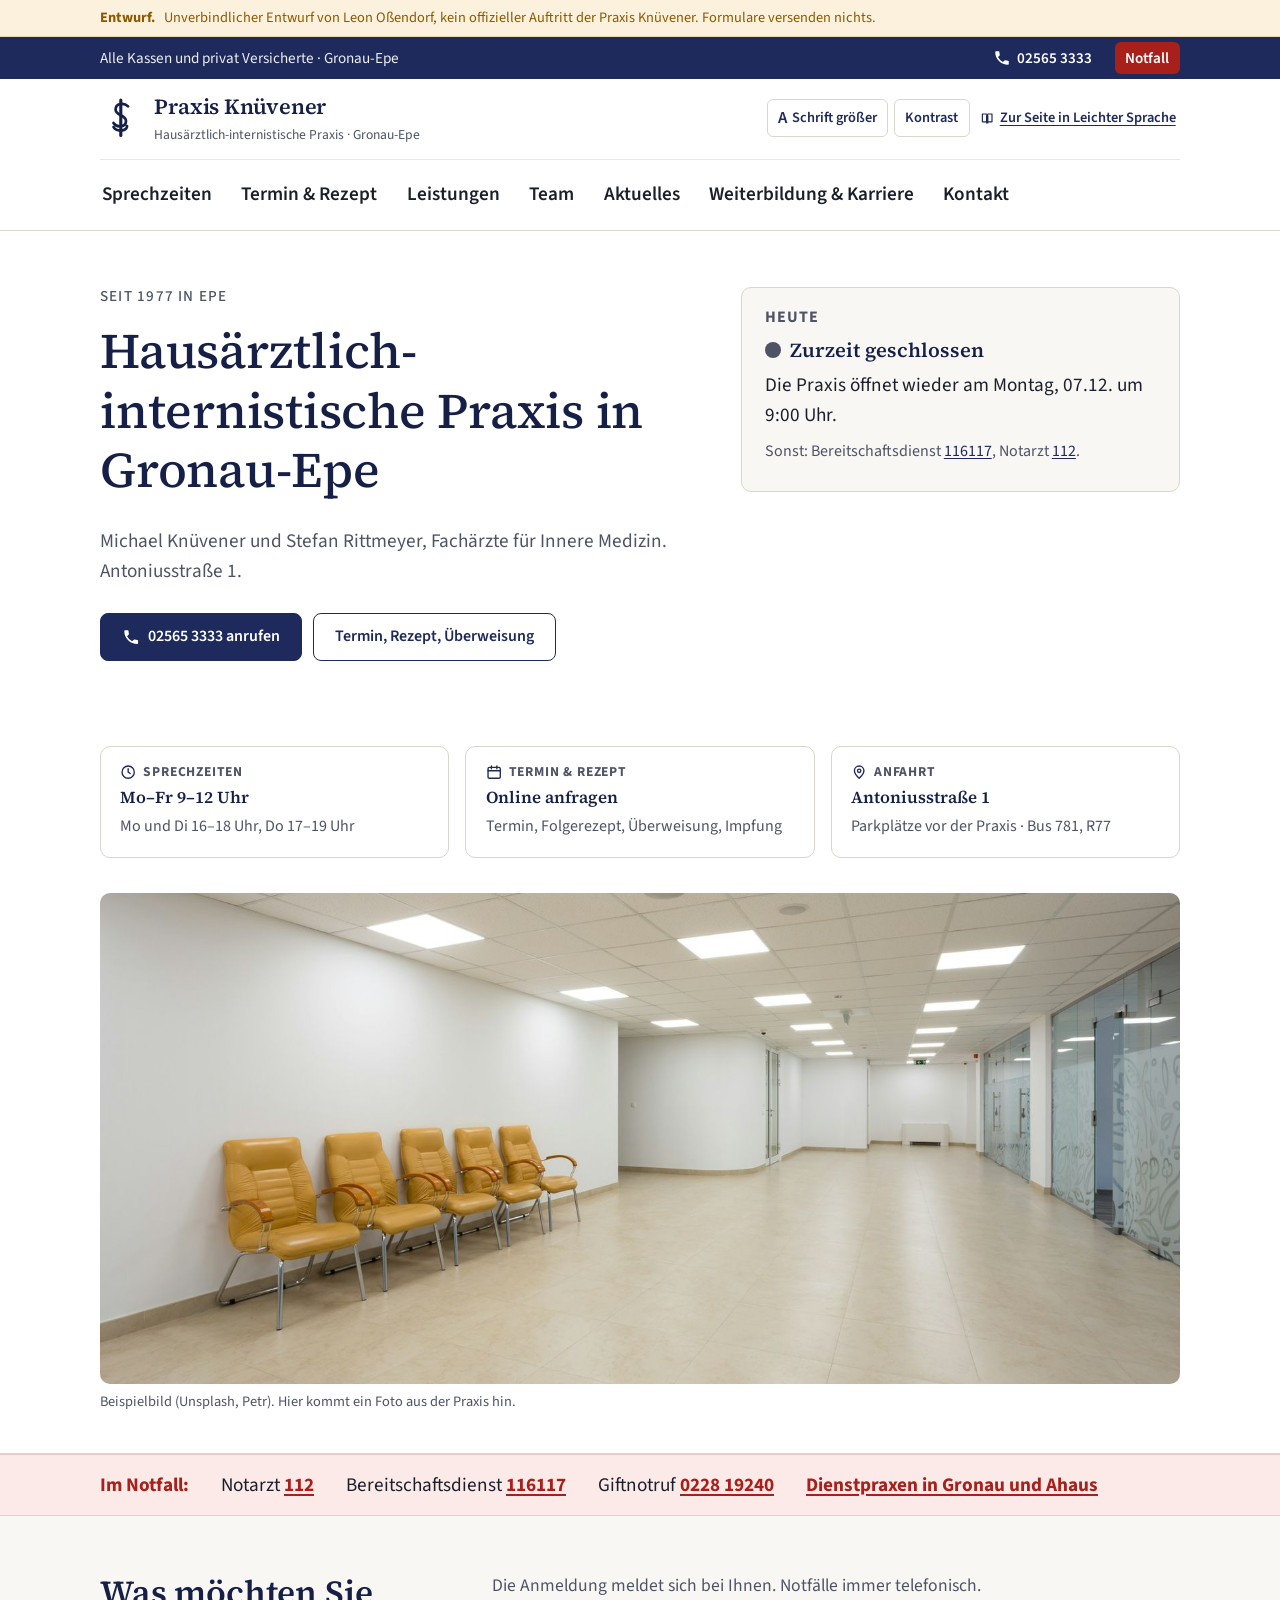
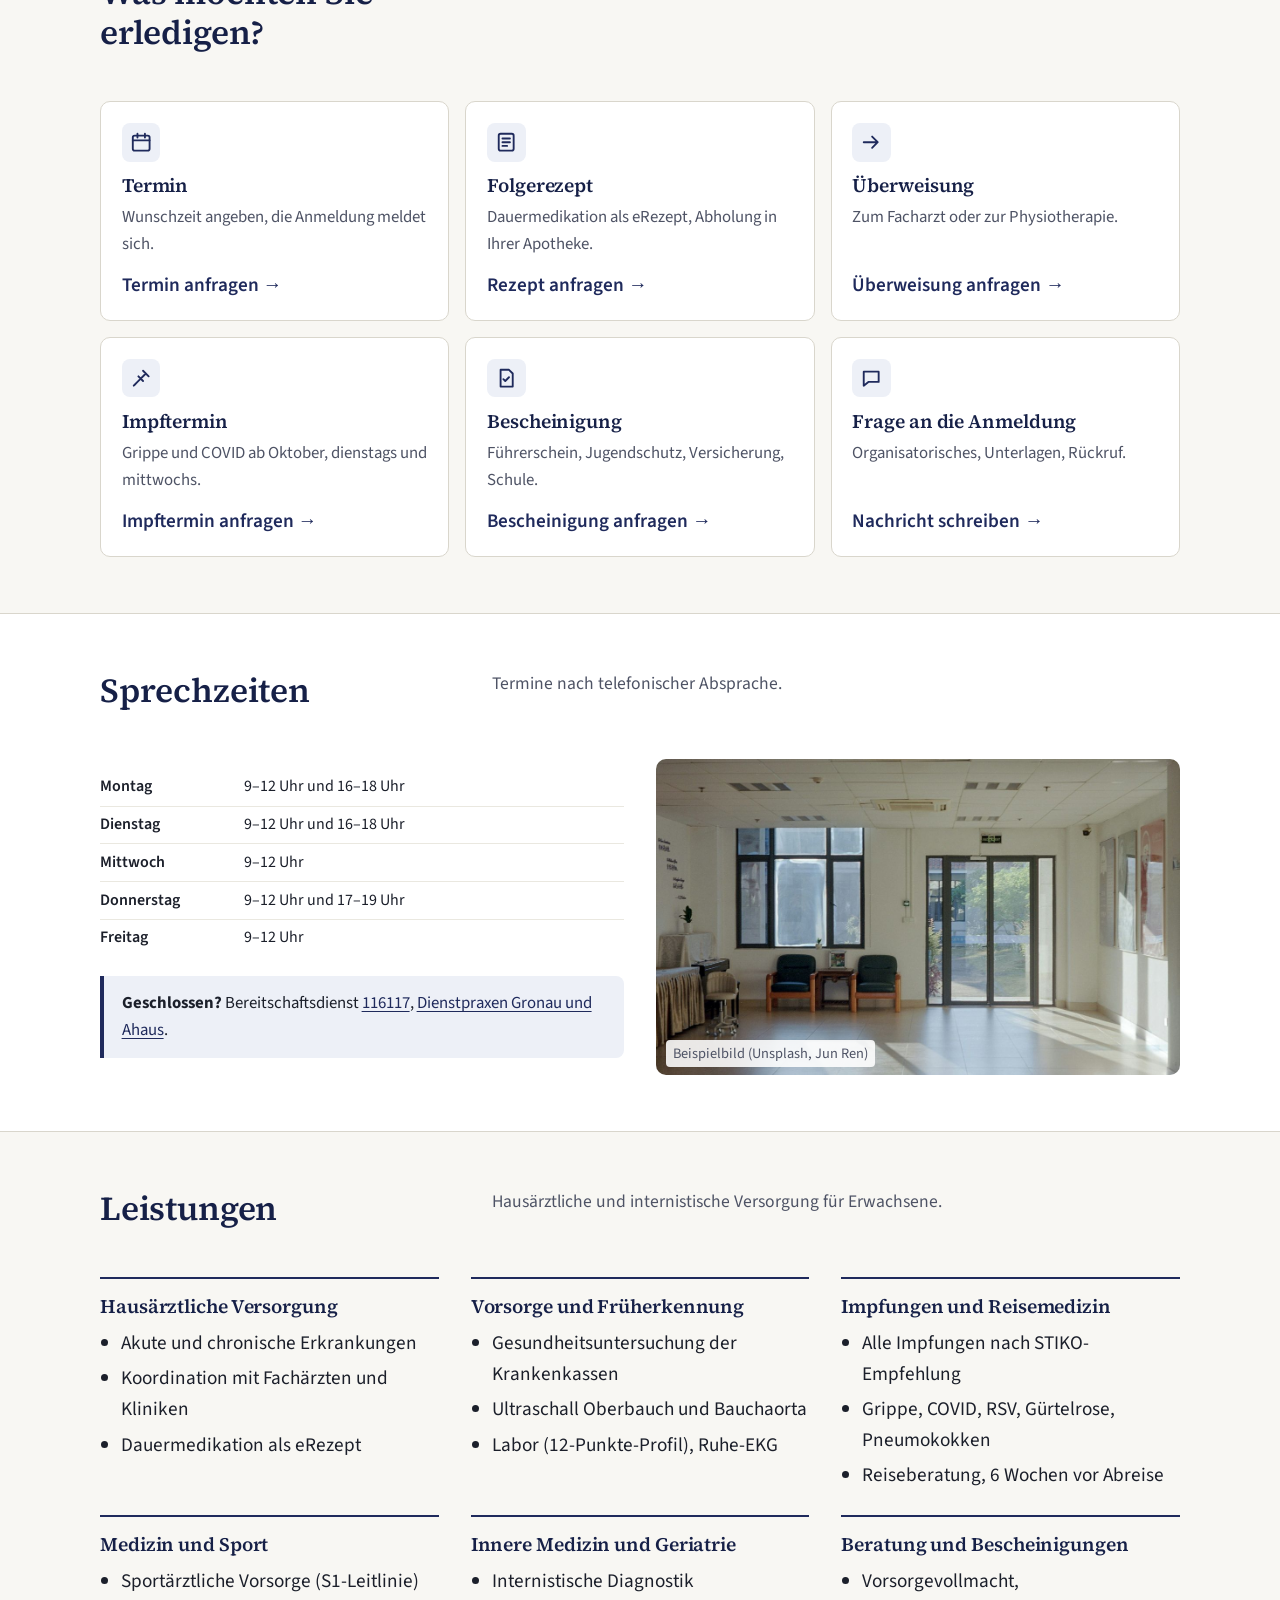
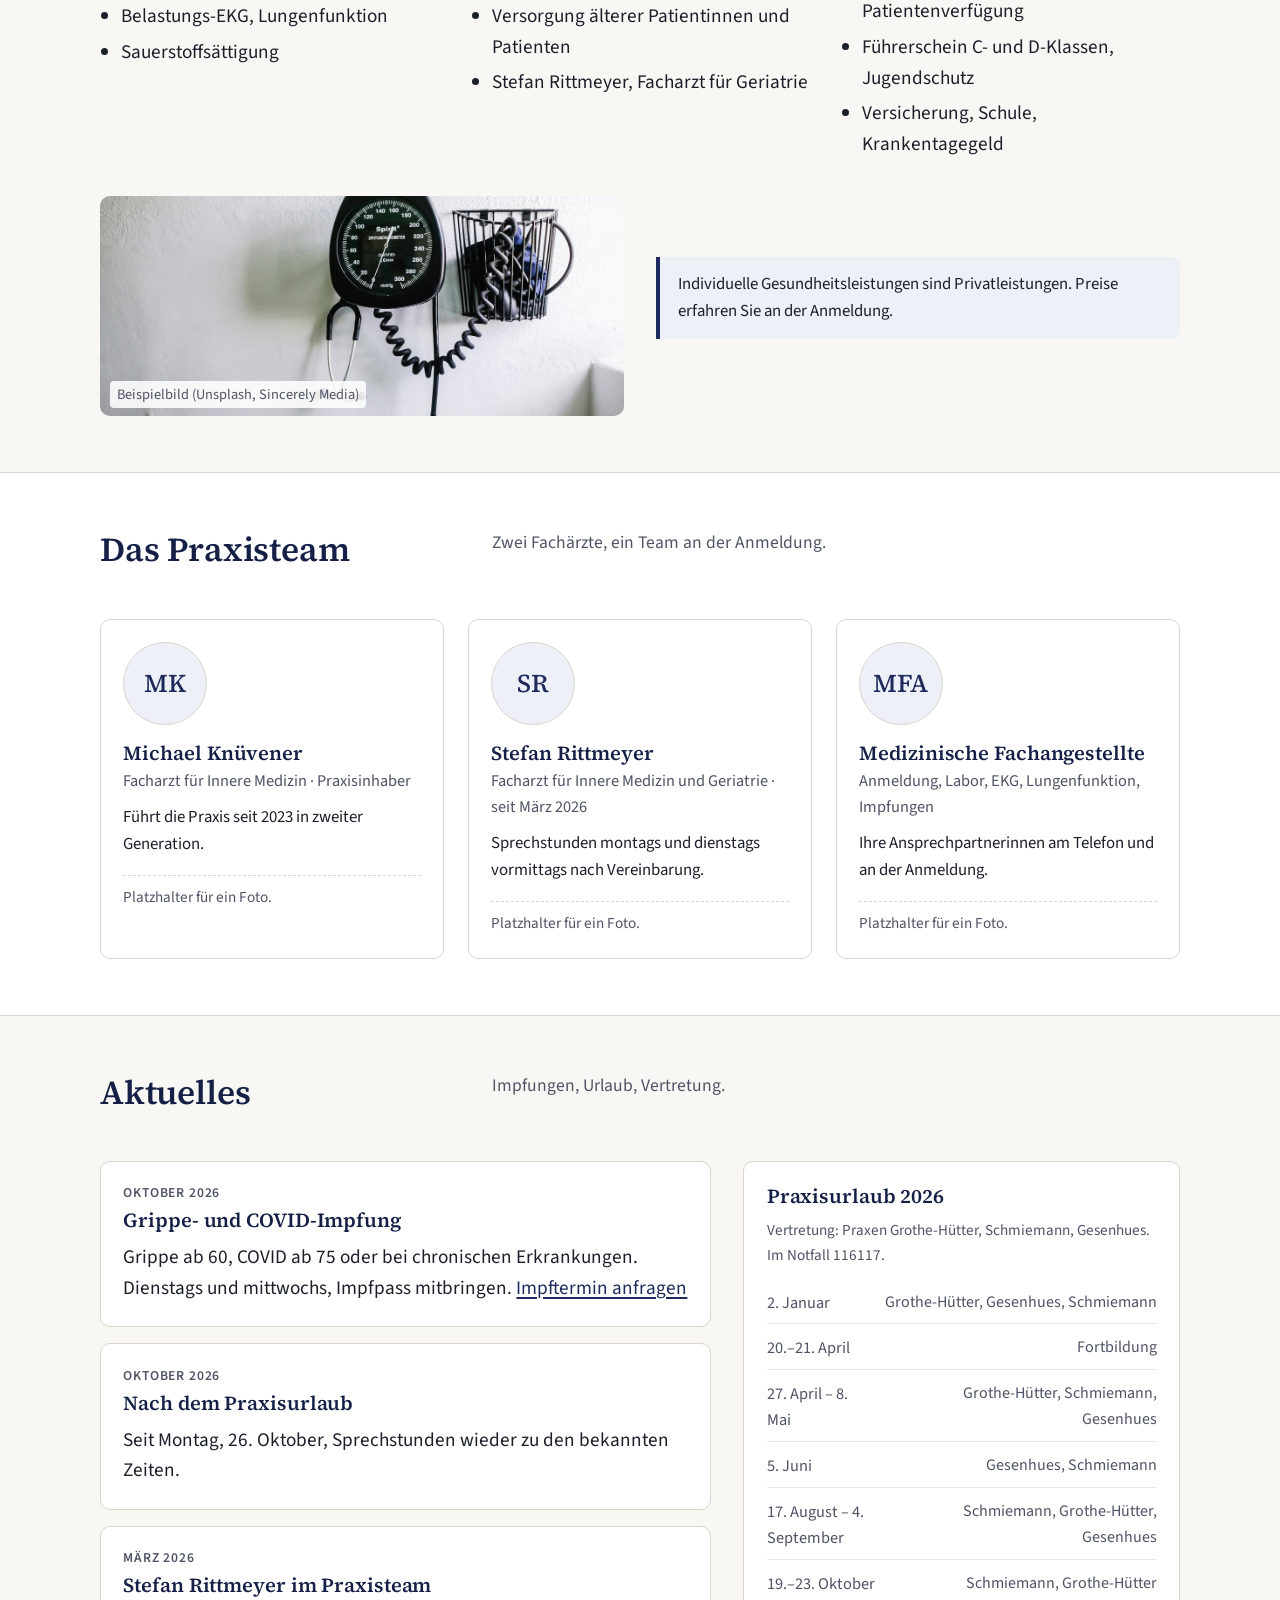
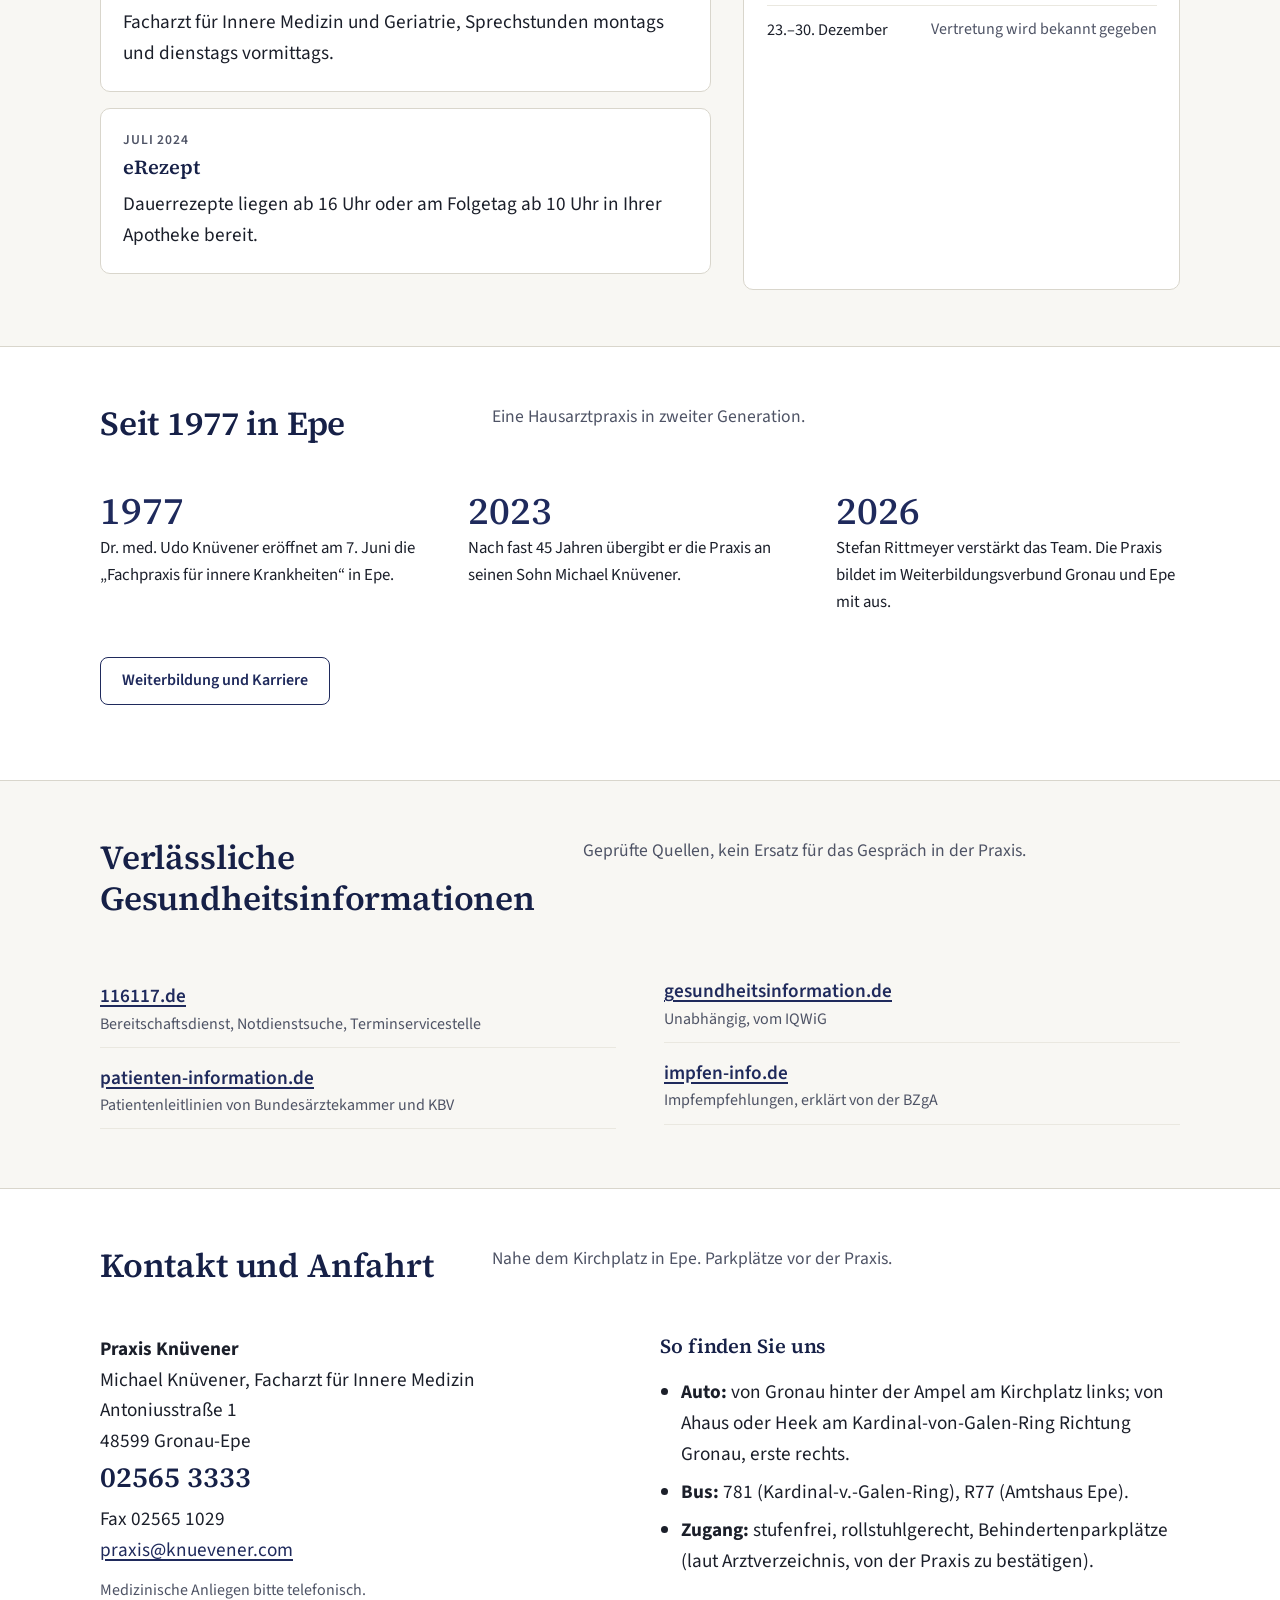
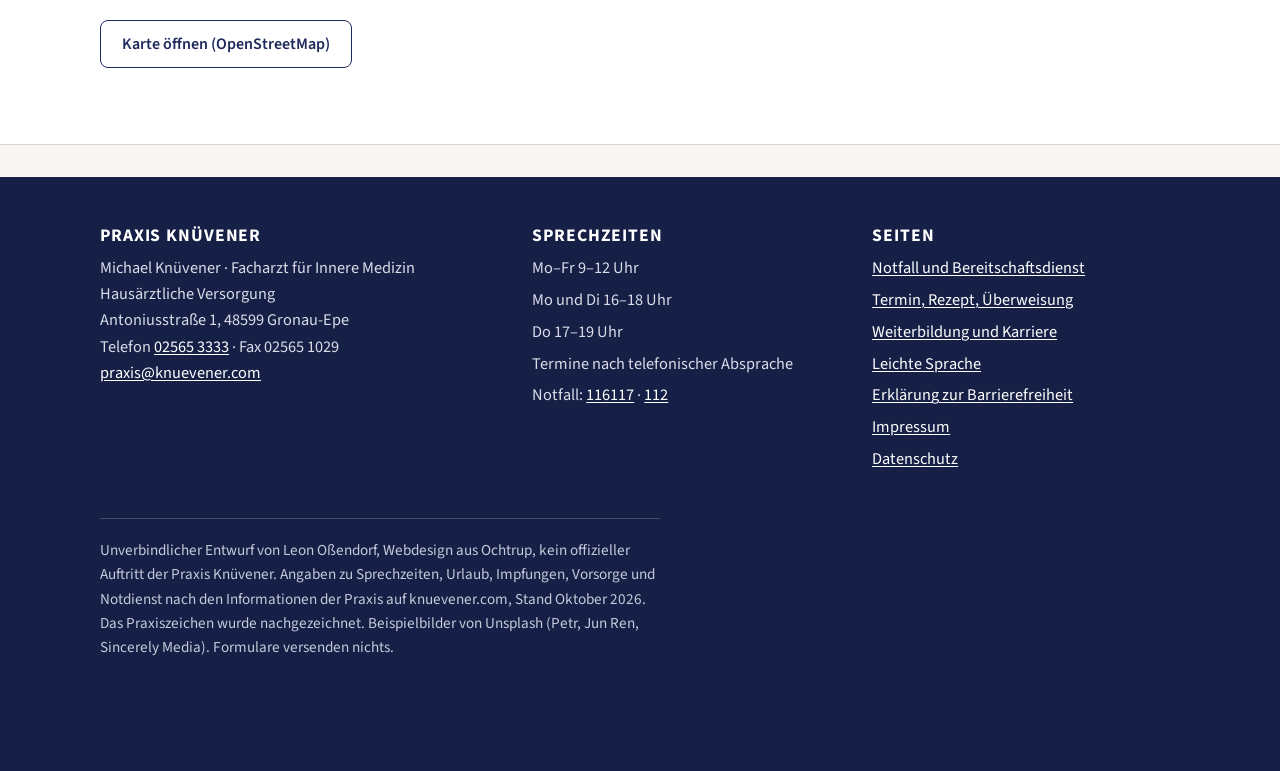
==== commit 5cf2d4db: "Runde 3: ruhiges Hero-Bild vollständig, Leichte Sprache als Link, größere Schrift, kürzere Texte, ke" ====
--- a/index.html
+++ b/index.html
@@ -41,7 +41,7 @@
   <div class="tools">
     <button type="button" id="btn-font" aria-pressed="false"><span class="big" aria-hidden="true">A</span> Schrift größer</button>
     <button type="button" id="btn-contrast" aria-pressed="false">Kontrast</button>
-    <a href="leichte-sprache.html">Leichte Sprache</a>
+    <a class="ls" href="leichte-sprache.html"><svg viewBox="0 0 24 24" aria-hidden="true" focusable="false"><path d="M4 5h6a3 3 0 0 1 3 3v12a2 2 0 0 0-2-2H4zM20 5h-6a3 3 0 0 0-3 3v12a2 2 0 0 1 2-2h7z" fill="none" stroke="currentColor" stroke-width="2" stroke-linejoin="round"/></svg>Zur Seite in Leichter Sprache</a>
   </div>
 </div></div>
 </header>
@@ -52,7 +52,7 @@
     <div>
       <p class="seit">Seit 1977 in Epe</p>
       <h1 id="h1">Hausärztlich-internistische Praxis in Gronau-Epe</h1>
-      <p class="lead">Michael Knüvener und Stefan Rittmeyer, Fachärzte für Innere Medizin, mit dem Praxisteam an der Antoniusstraße 1.</p>
+      <p class="lead">Michael Knüvener und Stefan Rittmeyer, Fachärzte für Innere Medizin. Antoniusstraße 1.</p>
       <div class="btn-row">
         <a class="btn" href="tel:+4925653333"><svg viewBox="0 0 24 24" aria-hidden="true" focusable="false"><path d="M6.6 10.8a15 15 0 0 0 6.6 6.6l2.2-2.2a1 1 0 0 1 1-.25c1.1.37 2.3.57 3.6.57a1 1 0 0 1 1 1V20a1 1 0 0 1-1 1A17 17 0 0 1 3 4a1 1 0 0 1 1-1h3.5a1 1 0 0 1 1 1c0 1.25.2 2.45.57 3.57a1 1 0 0 1-.25 1L6.6 10.8z" fill="currentColor"/></svg>02565 3333 anrufen</a>
         <a class="btn secondary" href="service.html">Termin, Rezept, Überweisung</a>
@@ -61,9 +61,9 @@
     <div class="status closed" id="status" aria-live="polite">
       <h2>Heute</h2>
       <p class="state"><span class="dot" aria-hidden="true"></span><span id="status-state">Sprechzeiten</span></p>
-      <p id="status-text">Mo–Fr 9–12 Uhr, Mo und Di 16–18 Uhr, Do 17–19 Uhr. Wir bitten um telefonische Terminabsprache.</p>
+      <p id="status-text">Mo–Fr 9–12 Uhr, Mo und Di 16–18 Uhr, Do 17–19 Uhr.</p>
       <p class="small vertretung" id="status-vertretung" hidden></p>
-      <p class="small">Außerhalb der Sprechzeiten: Bereitschaftsdienst <a href="tel:116117">116117</a>, bei Lebensgefahr <a href="tel:112">112</a>.</p>
+      <p class="small">Sonst: Bereitschaftsdienst <a href="tel:116117">116117</a>, Notarzt <a href="tel:112">112</a>.</p>
     </div>
   </div>
   <div class="wrap unten">
@@ -72,7 +72,7 @@
       <a class="feld" href="service.html"><span class="k"><svg viewBox="0 0 24 24" aria-hidden="true" focusable="false"><rect x="3" y="5" width="18" height="16" rx="2" fill="none" stroke="currentColor" stroke-width="2"/><path d="M3 10h18M8 3v4M16 3v4" stroke="currentColor" stroke-width="2" stroke-linecap="round"/></svg>Termin &amp; Rezept</span><span class="v">Online anfragen</span><span class="m">Termin, Folgerezept, Überweisung, Impfung</span></a>
       <a class="feld" href="#kontakt"><span class="k"><svg viewBox="0 0 24 24" aria-hidden="true" focusable="false"><path d="M12 21s-7-6.3-7-11a7 7 0 0 1 14 0c0 4.7-7 11-7 11z" fill="none" stroke="currentColor" stroke-width="2"/><circle cx="12" cy="10" r="2.5" fill="none" stroke="currentColor" stroke-width="2"/></svg>Anfahrt</span><span class="v">Antoniusstraße 1</span><span class="m">Parkplätze vor der Praxis · Bus 781, R77</span></a>
     </div>
-    <figure class="foto band"><img src="img/praxis-wand.jpg" srcset="img/praxis-wand-800.jpg 800w, img/praxis-wand.jpg 1600w" sizes="(max-width: 720px) 100vw, 1120px" alt="Untersuchungsgeräte an einer weißen Praxiswand" width="1600" height="1067" fetchpriority="high"><figcaption>Beispielbild (Unsplash, Brian Wangenheim). Hier kommt ein Foto aus der Praxis hin.</figcaption></figure>
+    <figure class="foto band"><img src="img/wartebereich.jpg" srcset="img/wartebereich-800.jpg 800w, img/wartebereich.jpg 1600w" sizes="(max-width: 720px) 100vw, 1120px" alt="Heller Wartebereich mit Sitzreihe und Flur" width="1600" height="727" fetchpriority="high"><figcaption>Beispielbild (Unsplash, Petr). Hier kommt ein Foto aus der Praxis hin.</figcaption></figure>
   </div>
 </section>
 
@@ -86,7 +86,7 @@
 
 <section class="block" id="erledigen" aria-labelledby="h-erledigen">
   <div class="wrap">
-    <div class="sec-head"><h2 id="h-erledigen">Was möchten Sie erledigen?</h2><p>Sie geben Ihre Daten ein, die Anmeldung meldet sich. Akute Beschwerden und Notfälle bitte immer telefonisch.</p></div>
+    <div class="sec-head"><h2 id="h-erledigen">Was möchten Sie erledigen?</h2><p>Die Anmeldung meldet sich bei Ihnen. Notfälle immer telefonisch.</p></div>
     <div class="tasks">
       <a class="task" href="service.html#termin"><span class="ico"><svg viewBox="0 0 24 24" aria-hidden="true" focusable="false"><rect x="3" y="5" width="18" height="16" rx="2" fill="none" stroke="currentColor" stroke-width="2"/><path d="M3 10h18M8 3v4M16 3v4" stroke="currentColor" stroke-width="2" stroke-linecap="round"/></svg></span><h3>Termin</h3><p>Wunschzeit angeben, die Anmeldung meldet sich.</p><span class="cta">Termin anfragen →</span></a>
       <a class="task" href="service.html#rezept"><span class="ico"><svg viewBox="0 0 24 24" aria-hidden="true" focusable="false"><rect x="4" y="3" width="16" height="18" rx="2" fill="none" stroke="currentColor" stroke-width="2"/><path d="M8 8h8M8 12h8M8 16h5" stroke="currentColor" stroke-width="2" stroke-linecap="round"/></svg></span><h3>Folgerezept</h3><p>Dauermedikation als eRezept, Abholung in Ihrer Apotheke.</p><span class="cta">Rezept anfragen →</span></a>
@@ -100,7 +100,7 @@
 
 <section class="block alt" id="sprechzeiten" aria-labelledby="h-sprech">
   <div class="wrap">
-    <div class="sec-head"><h2 id="h-sprech">Sprechzeiten</h2><p>Termine nach telefonischer Absprache. Herr Rittmeyer: montags und dienstags vormittags.</p></div>
+    <div class="sec-head"><h2 id="h-sprech">Sprechzeiten</h2><p>Termine nach telefonischer Absprache.</p></div>
     <div class="split">
       <div>
         <table class="times">
@@ -111,16 +111,16 @@
           <tr><th scope="row">Donnerstag</th><td>9–12 Uhr und 17–19 Uhr</td></tr>
           <tr><th scope="row">Freitag</th><td>9–12 Uhr</td></tr>
         </table>
-        <p class="hinweis" style="margin-top:1.2rem"><strong>Außerhalb der Sprechzeiten:</strong> Bereitschaftsdienst <a href="tel:116117">116117</a>. Dienstpraxen in Gronau und Ahaus: <a href="notfall.html">Zeiten und Adressen</a>.</p>
-      </div>
-      <figure class="foto foto-tile"><img src="img/flur.jpg" alt="Heller Flur mit Sitzreihe" width="1200" height="800"><figcaption>Beispielbild (Unsplash, Petr)</figcaption></figure>
+        <p class="hinweis" style="margin-top:1.2rem"><strong>Geschlossen?</strong> Bereitschaftsdienst <a href="tel:116117">116117</a>, <a href="notfall.html">Dienstpraxen Gronau und Ahaus</a>.</p>
+      </div>
+      <figure class="foto foto-tile"><img src="img/sonne.jpg" alt="Sonniger Warteraum mit zwei Sesseln" width="1200" height="795"><figcaption>Beispielbild (Unsplash, Jun Ren)</figcaption></figure>
     </div>
   </div>
 </section>
 
 <section class="block" id="leistungen" aria-labelledby="h-leist">
   <div class="wrap">
-    <div class="sec-head"><h2 id="h-leist">Leistungen</h2><p>Hausärztliche und internistische Versorgung für Erwachsene, nach den Angaben der Praxis.</p></div>
+    <div class="sec-head"><h2 id="h-leist">Leistungen</h2><p>Hausärztliche und internistische Versorgung für Erwachsene.</p></div>
     <div class="leist">
       <article><h3>Hausärztliche Versorgung</h3><ul><li>Akute und chronische Erkrankungen</li><li>Koordination mit Fachärzten und Kliniken</li><li>Dauermedikation als eRezept</li></ul></article>
       <article><h3>Vorsorge und Früherkennung</h3><ul><li>Gesundheitsuntersuchung der Krankenkassen</li><li>Ultraschall Oberbauch und Bauchaorta</li><li>Labor (12-Punkte-Profil), Ruhe-EKG</li></ul></article>
@@ -131,31 +131,31 @@
     </div>
     <div class="split" style="margin-top:2rem">
       <figure class="foto foto-tile"><img src="img/blutdruck.jpg" alt="Blutdruckmessgerät an einer Praxiswand" width="1200" height="900"><figcaption>Beispielbild (Unsplash, Sincerely Media)</figcaption></figure>
-      <p class="hinweis" style="align-self:center">Individuelle Gesundheitsleistungen sind ärztliche Privatleistungen nach der Gebührenordnung für Ärzte. Informationen zu Leistungen und Preisen erhalten Sie an der Anmeldung.</p>
+      <p class="hinweis" style="align-self:center">Individuelle Gesundheitsleistungen sind Privatleistungen. Preise erfahren Sie an der Anmeldung.</p>
     </div>
   </div>
 </section>
 
 <section class="block alt" id="team" aria-labelledby="h-team">
   <div class="wrap">
-    <div class="sec-head"><h2 id="h-team">Das Praxisteam</h2><p>Zwei Fachärzte für Innere Medizin und die Medizinischen Fachangestellten.</p></div>
+    <div class="sec-head"><h2 id="h-team">Das Praxisteam</h2><p>Zwei Fachärzte, ein Team an der Anmeldung.</p></div>
     <div class="team">
-      <div class="person"><div class="avatar" aria-hidden="true">MK</div><h3>Michael Knüvener</h3><p class="rolle">Facharzt für Innere Medizin · Praxisinhaber</p><p>Hausärztliche Versorgung in Epe, seit 2023 in zweiter Generation. Mitglied im Weiterbildungsverbund Gronau und Epe.</p><p class="foto-hinweis">Platzhalter für ein Foto.</p></div>
+      <div class="person"><div class="avatar" aria-hidden="true">MK</div><h3>Michael Knüvener</h3><p class="rolle">Facharzt für Innere Medizin · Praxisinhaber</p><p>Führt die Praxis seit 2023 in zweiter Generation.</p><p class="foto-hinweis">Platzhalter für ein Foto.</p></div>
       <div class="person"><div class="avatar" aria-hidden="true">SR</div><h3>Stefan Rittmeyer</h3><p class="rolle">Facharzt für Innere Medizin und Geriatrie · seit März 2026</p><p>Sprechstunden montags und dienstags vormittags nach Vereinbarung.</p><p class="foto-hinweis">Platzhalter für ein Foto.</p></div>
-      <div class="person"><div class="avatar" aria-hidden="true">MFA</div><h3>Medizinische Fachangestellte</h3><p class="rolle">Anmeldung, Labor, EKG, Lungenfunktion, Impfungen</p><p>Ihre ersten Ansprechpartnerinnen am Telefon und an der Anmeldung.</p><p class="foto-hinweis">Platzhalter für ein Foto.</p></div>
+      <div class="person"><div class="avatar" aria-hidden="true">MFA</div><h3>Medizinische Fachangestellte</h3><p class="rolle">Anmeldung, Labor, EKG, Lungenfunktion, Impfungen</p><p>Ihre Ansprechpartnerinnen am Telefon und an der Anmeldung.</p><p class="foto-hinweis">Platzhalter für ein Foto.</p></div>
     </div>
   </div>
 </section>
 
 <section class="block" id="aktuelles" aria-labelledby="h-akt">
   <div class="wrap">
-    <div class="sec-head"><h2 id="h-akt">Aktuelles</h2><p>Impfungen, Urlaub und Vertretung. Die Statusanzeige oben rechnet damit.</p></div>
+    <div class="sec-head"><h2 id="h-akt">Aktuelles</h2><p>Impfungen, Urlaub, Vertretung.</p></div>
     <div class="news">
       <div>
-        <article><time datetime="2026-10">Oktober 2026</time><h3>Grippe- und COVID-Impfung</h3><p>Grippe ab 60, COVID ab 75 und bei chronischen Erkrankungen, beides am selben Tag möglich. Dienstags und mittwochs nach Terminabsprache, Impfpass mitbringen. <a href="service.html#impfung">Impftermin anfragen</a></p></article>
+        <article><time datetime="2026-10">Oktober 2026</time><h3>Grippe- und COVID-Impfung</h3><p>Grippe ab 60, COVID ab 75 oder bei chronischen Erkrankungen. Dienstags und mittwochs, Impfpass mitbringen. <a href="service.html#impfung">Impftermin anfragen</a></p></article>
         <article><time datetime="2026-10">Oktober 2026</time><h3>Nach dem Praxisurlaub</h3><p>Seit Montag, 26. Oktober, Sprechstunden wieder zu den bekannten Zeiten.</p></article>
         <article><time datetime="2026-03">März 2026</time><h3>Stefan Rittmeyer im Praxisteam</h3><p>Facharzt für Innere Medizin und Geriatrie, Sprechstunden montags und dienstags vormittags.</p></article>
-        <article><time datetime="2024-07">Juli 2024</time><h3>eRezept</h3><p>Dauerverordnungen liegen nachmittags ab 16 Uhr oder am Folgetag ab 10 Uhr in Ihrer Apotheke bereit. Versichertenkarte einmal im Quartal einlesen lassen.</p></article>
+        <article><time datetime="2024-07">Juli 2024</time><h3>eRezept</h3><p>Dauerrezepte liegen ab 16 Uhr oder am Folgetag ab 10 Uhr in Ihrer Apotheke bereit.</p></article>
       </div>
       <aside class="urlaub" aria-labelledby="h-url">
         <h3 id="h-url">Praxisurlaub 2026</h3>
@@ -188,35 +188,32 @@
 
 <section class="block" id="wissen" aria-labelledby="h-wissen">
   <div class="wrap">
-    <div class="sec-head"><h2 id="h-wissen">Verlässliche Gesundheitsinformationen</h2><p>Geprüfte Quellen von Fachgesellschaften und öffentlichen Einrichtungen. Kein Ersatz für die ärztliche Beratung.</p></div>
+    <div class="sec-head"><h2 id="h-wissen">Verlässliche Gesundheitsinformationen</h2><p>Geprüfte Quellen, kein Ersatz für das Gespräch in der Praxis.</p></div>
     <ul class="linklist">
       <li><a href="https://www.116117.de" rel="noopener">116117.de</a><span>Bereitschaftsdienst, Notdienstsuche, Terminservicestelle</span></li>
       <li><a href="https://www.patienten-information.de" rel="noopener">patienten-information.de</a><span>Patientenleitlinien von Bundesärztekammer und KBV</span></li>
       <li><a href="https://www.gesundheitsinformation.de" rel="noopener">gesundheitsinformation.de</a><span>Unabhängig, vom IQWiG</span></li>
       <li><a href="https://www.impfen-info.de" rel="noopener">impfen-info.de</a><span>Impfempfehlungen, erklärt von der BZgA</span></li>
-      <li><a href="https://www.igel-monitor.de" rel="noopener">igel-monitor.de</a><span>Bewertung individueller Gesundheitsleistungen</span></li>
-      <li><a href="https://www.patientenberatung-wl.de" rel="noopener">patientenberatung-wl.de</a><span>Patientenberatung der Ärztekammer und KV Westfalen-Lippe</span></li>
     </ul>
   </div>
 </section>
 
 <section class="block alt" id="kontakt" aria-labelledby="h-kontakt">
   <div class="wrap">
-    <div class="sec-head"><h2 id="h-kontakt">Kontakt und Anfahrt</h2><p>Antoniusstraße in Epe, nahe dem Kirchplatz. Parkplätze und Fahrradständer vor der Praxis.</p></div>
+    <div class="sec-head"><h2 id="h-kontakt">Kontakt und Anfahrt</h2><p>Nahe dem Kirchplatz in Epe. Parkplätze vor der Praxis.</p></div>
     <div class="kontakt">
       <address>
         <strong>Praxis Knüvener</strong><br>Michael Knüvener, Facharzt für Innere Medizin<br>Antoniusstraße 1<br>48599 Gronau-Epe<br>
         <a class="big-tel" href="tel:+4925653333">02565 3333</a><br>
         Fax 02565 1029<br>
         <a href="mailto:praxis@knuevener.com">praxis@knuevener.com</a>
-        <p class="hint" style="margin-top:.8rem">Medizinische Anliegen bitte telefonisch oder persönlich an der Anmeldung.</p>
+        <p class="hint" style="margin-top:.8rem">Medizinische Anliegen bitte telefonisch.</p>
         <p style="margin-top:1rem"><a class="btn secondary" href="https://www.openstreetmap.org/?mlat=52.18026&amp;mlon=7.04117#map=17/52.18026/7.04117" rel="noopener">Karte öffnen (OpenStreetMap)</a></p>
       </address>
       <div class="anfahrt">
         <h3>So finden Sie uns</h3>
         <ul>
-          <li><strong>Von Gronau:</strong> B 474, hinter der Ampel am Kirchplatz links.</li>
-          <li><strong>Von Ahaus, Graes, Nienborg, Heek:</strong> Kreuzung Kardinal-von-Galen-Ring/Oststraße Richtung Gronau, erste Abbiegung rechts.</li>
+          <li><strong>Auto:</strong> von Gronau hinter der Ampel am Kirchplatz links; von Ahaus oder Heek am Kardinal-von-Galen-Ring Richtung Gronau, erste rechts.</li>
           <li><strong>Bus:</strong> 781 (Kardinal-v.-Galen-Ring), R77 (Amtshaus Epe).</li>
           <li><strong>Zugang:</strong> stufenfrei, rollstuhlgerecht, Behindertenparkplätze (laut Arztverzeichnis, von der Praxis zu bestätigen).</li>
         </ul>
@@ -232,7 +229,7 @@
     <div><h2>Sprechzeiten</h2><ul><li>Mo–Fr 9–12 Uhr</li><li>Mo und Di 16–18 Uhr</li><li>Do 17–19 Uhr</li><li>Termine nach telefonischer Absprache</li><li>Notfall: <a href="tel:116117">116117</a> · <a href="tel:112">112</a></li></ul></div>
     <div><h2>Seiten</h2><ul><li><a href="notfall.html">Notfall und Bereitschaftsdienst</a></li><li><a href="service.html">Termin, Rezept, Überweisung</a></li><li><a href="karriere.html">Weiterbildung und Karriere</a></li><li><a href="leichte-sprache.html">Leichte Sprache</a></li><li><a href="barrierefreiheit.html">Erklärung zur Barrierefreiheit</a></li><li><a href="impressum.html">Impressum</a></li><li><a href="datenschutz.html">Datenschutz</a></li></ul></div>
   </div>
-  <p class="entwurf-hinweis">Unverbindlicher Entwurf von Leon Oßendorf, Webdesign aus Ochtrup, kein offizieller Auftritt der Praxis Knüvener. Angaben zu Sprechzeiten, Urlaub, Impfungen, Vorsorge und Notdienst nach den Informationen der Praxis auf knuevener.com, Stand Oktober 2026. Das Praxiszeichen wurde nachgezeichnet. Beispielbilder von Unsplash (Brian Wangenheim, Petr, Sincerely Media). Formulare versenden nichts.</p>
+  <p class="entwurf-hinweis">Unverbindlicher Entwurf von Leon Oßendorf, Webdesign aus Ochtrup, kein offizieller Auftritt der Praxis Knüvener. Angaben zu Sprechzeiten, Urlaub, Impfungen, Vorsorge und Notdienst nach den Informationen der Praxis auf knuevener.com, Stand Oktober 2026. Das Praxiszeichen wurde nachgezeichnet. Beispielbilder von Unsplash (Petr, Jun Ren, Sincerely Media). Formulare versenden nichts.</p>
 </div></footer>
 <nav class="mobile-bar" aria-label="Schnellzugriff">
   <a href="tel:+4925653333"><svg viewBox="0 0 24 24" aria-hidden="true" focusable="false"><path d="M6.6 10.8a15 15 0 0 0 6.6 6.6l2.2-2.2a1 1 0 0 1 1-.25c1.1.37 2.3.57 3.6.57a1 1 0 0 1 1 1V20a1 1 0 0 1-1 1A17 17 0 0 1 3 4a1 1 0 0 1 1-1h3.5a1 1 0 0 1 1 1c0 1.25.2 2.45.57 3.57a1 1 0 0 1-.25 1L6.6 10.8z" fill="currentColor"/></svg>Anrufen</a>
--- a/css/style.css
+++ b/css/style.css
@@ -10,7 +10,7 @@
   --focus: #C8690A;
   --serif: "Source Serif 4", Georgia, "Times New Roman", serif;
   --sans: "Source Sans 3", "Segoe UI", Arial, sans-serif;
-  --fs: 1.125rem; /* 18 px Grundschrift */
+  --fs: 1.2rem; /* 19 px Grundschrift */
   --radius: 10px; --wrap: 1120px;
 }
 html { font-size: 100%; scroll-behavior: smooth; }
@@ -70,10 +70,13 @@
 .site-nav a:hover { border-color: var(--navy); color: var(--navy); }
 .site-nav a[aria-current="page"] { border-color: var(--navy); color: var(--navy); }
 .tools { display: flex; gap: .4rem; align-items: center; justify-self: end; }
-.tools button, .tools a { font: 600 .85rem/1 var(--sans); color: var(--navy); background: var(--white); border: 1.5px solid var(--line); border-radius: 6px; padding: .5em .7em; cursor: pointer; text-decoration: none; min-height: 2.4rem; display: inline-flex; align-items: center; gap: .35em; }
+.tools button, .tools a { font: 600 .9rem/1 var(--sans); color: var(--navy); background: var(--white); border: 1.5px solid var(--line); border-radius: 6px; padding: .5em .7em; cursor: pointer; text-decoration: none; min-height: 2.4rem; display: inline-flex; align-items: center; gap: .35em; }
 .tools button:hover, .tools a:hover { border-color: var(--navy); }
 .tools button[aria-pressed="true"] { background: var(--navy); color: #fff; border-color: var(--navy); }
 .tools .big { font-size: 1.05rem; }
+.tools a.ls { border: 0; background: none; text-decoration: underline; text-underline-offset: .2em; padding: .5em .3em; color: var(--navy); }
+.tools a.ls:hover { color: var(--navy-2); }
+.tools a.ls svg { width: 1em; height: 1em; }
 
 /* Schaltflächen */
 .btn { display: inline-flex; align-items: center; justify-content: center; gap: .5em; font: 600 1rem/1.2 var(--sans); padding: .85em 1.3em; border-radius: 8px; border: 1.5px solid var(--navy); background: var(--navy); color: #fff; text-decoration: none; cursor: pointer; min-height: 3rem; }
@@ -102,7 +105,7 @@
 .status.closed .dot { background: var(--muted); }
 .status.urlaub .dot { background: var(--amber); } .status.urlaub .state { color: var(--amber); }
 .status p { margin: 0 0 .4em; }
-.status .small { font-size: .92rem; color: var(--muted); }
+.status .small { font-size: 1rem; color: var(--muted); }
 .status .vertretung { margin-top: .6rem; padding-top: .6rem; border-top: 1px dashed var(--line); }
 .times { width: 100%; border-collapse: collapse; margin: .6rem 0 0; font-size: 1rem; }
 .times th, .times td { text-align: left; padding: .35em 0; border-bottom: 1px solid var(--line-2); vertical-align: top; }
@@ -116,14 +119,14 @@
 .feld .k { font: 700 .85rem/1.2 var(--sans); letter-spacing: .06em; text-transform: uppercase; color: var(--muted); display: flex; align-items: center; gap: .5em; margin-bottom: .4rem; }
 .feld .k svg { width: 1.2em; height: 1.2em; color: var(--navy); }
 .feld .v { display: block; font: 600 1.05rem/1.35 var(--serif); color: var(--navy-2); }
-.feld .m { display: block; font-size: .92rem; color: var(--muted); margin-top: .25rem; }
+.feld .m { display: block; font-size: 1rem; color: var(--muted); margin-top: .25rem; }
 
 /* Beispielbilder */
 .foto { margin: 0; }
 .foto img { display: block; width: 100%; height: 100%; object-fit: cover; border-radius: var(--radius); }
-.foto figcaption { font-size: .8rem; color: var(--muted); margin-top: .4rem; }
-.band { height: 360px; margin: 2.2rem 0 0; }
-.band img { height: 360px; }
+.foto figcaption { font-size: .9rem; color: var(--muted); margin-top: .4rem; }
+.band { margin: 2.2rem 0 0; }
+.band img { height: auto; aspect-ratio: 2.2 / 1; object-fit: fill; }
 .foto-tile { min-height: 220px; position: relative; }
 .foto-tile img { position: absolute; inset: 0; height: 100%; }
 .foto-tile figcaption { position: absolute; left: .6rem; bottom: .5rem; background: rgba(255,255,255,.88); padding: .15em .5em; border-radius: 4px; margin: 0; }
@@ -133,7 +136,7 @@
 section.block { padding: 3.5rem 0; }
 section.block.alt { background: var(--white); border-top: 1px solid var(--line); border-bottom: 1px solid var(--line); }
 .sec-head { display: grid; grid-template-columns: 1fr 2fr; gap: 1rem 3rem; margin-bottom: 2rem; align-items: start; }
-.sec-head p { color: var(--muted); font-size: 1.05rem; margin: 0; }
+.sec-head p { color: var(--muted); font-size: 1.1rem; margin: 0; }
 .eyebrow { font: 600 .85rem/1.3 var(--sans); letter-spacing: .08em; text-transform: uppercase; color: var(--muted); margin-bottom: .5rem; }
 
 /* Notfall-Leiste */
@@ -149,7 +152,7 @@
 .task .ico { width: 2.4rem; height: 2.4rem; color: var(--navy); background: var(--tint); border-radius: 8px; display: grid; place-items: center; }
 .task .ico svg { width: 1.4rem; height: 1.4rem; }
 .task h3 { margin: .4rem 0 0; font-size: 1.2rem; }
-.task p { margin: 0; color: var(--muted); font-size: .98rem; max-width: none; }
+.task p { margin: 0; color: var(--muted); font-size: 1.05rem; max-width: none; }
 .leist p, .person p, .news p, .chronik p { max-width: none; }
 .task .cta { margin-top: auto; padding-top: .4rem; color: var(--navy); font-weight: 600; }
 
@@ -158,8 +161,8 @@
 .leist article { border-top: 2px solid var(--navy); padding-top: 1rem; }
 .leist h3 { font-size: 1.2rem; }
 .leist ul { padding-left: 1.1em; margin: .4em 0 0; color: var(--ink); }
-.leist p { font-size: 1rem; margin-bottom: .4em; }
-.hinweis { background: var(--tint); border-left: 4px solid var(--navy); padding: .9rem 1.1rem; border-radius: 0 8px 8px 0; font-size: 1rem; }
+.leist p { font-size: 1.05rem; margin-bottom: .4em; }
+.hinweis { background: var(--tint); border-left: 4px solid var(--navy); padding: .9rem 1.1rem; border-radius: 0 8px 8px 0; font-size: 1.05rem; }
 .hinweis p:last-child { margin-bottom: 0; }
 
 /* Team */
@@ -167,9 +170,9 @@
 .person { background: var(--white); border: 1px solid var(--line); border-radius: var(--radius); padding: 1.4rem; }
 .person .avatar { width: 5.2rem; height: 5.2rem; border-radius: 50%; background: var(--tint); color: var(--navy); display: grid; place-items: center; font: 500 1.6rem/1 var(--serif); margin-bottom: 1rem; border: 1px solid var(--line); }
 .person h3 { margin-bottom: .15em; }
-.person .rolle { color: var(--muted); font-size: 1rem; margin-bottom: .6em; }
-.person p { font-size: 1rem; }
-.person .foto-hinweis { font-size: .85rem; color: var(--muted); border-top: 1px dashed var(--line); padding-top: .6rem; margin: .8rem 0 0; }
+.person .rolle { color: var(--muted); font-size: 1.02rem; margin-bottom: .6em; }
+.person p { font-size: 1.05rem; }
+.person .foto-hinweis { font-size: .95rem; color: var(--muted); border-top: 1px dashed var(--line); padding-top: .6rem; margin: .8rem 0 0; }
 
 /* Aktuelles */
 .news { display: grid; grid-template-columns: 1.4fr 1fr; gap: 2rem; }
@@ -179,21 +182,21 @@
 .news p:last-child { margin-bottom: 0; }
 .urlaub { background: var(--white); border: 1px solid var(--line); border-radius: var(--radius); padding: 1.4rem; }
 .urlaub ul { list-style: none; padding: 0; margin: .5rem 0 0; }
-.urlaub li { display: flex; justify-content: space-between; gap: 1rem; padding: .45em 0; border-bottom: 1px solid var(--line-2); font-size: 1rem; }
+.urlaub li { display: flex; justify-content: space-between; gap: 1rem; padding: .45em 0; border-bottom: 1px solid var(--line-2); font-size: 1.02rem; }
 .urlaub li:last-child { border-bottom: 0; }
 .urlaub li.past { color: var(--muted); }
-.urlaub li .v { color: var(--muted); font-size: .95rem; text-align: right; }
+.urlaub li .v { color: var(--muted); font-size: 1rem; text-align: right; }
 
 /* Chronik */
 .chronik { display: grid; grid-template-columns: repeat(3, 1fr); gap: 1.5rem; }
 .chronik .jahr { font: 500 2.4rem/1 var(--serif); color: var(--navy); margin-bottom: .3rem; }
-.chronik p { font-size: 1rem; color: var(--ink); }
+.chronik p { font-size: 1.05rem; color: var(--ink); }
 
 /* Links Gesundheit */
 .linklist { columns: 2; column-gap: 3rem; list-style: none; padding: 0; margin: 0; }
 .linklist li { break-inside: avoid; padding: .5em 0; border-bottom: 1px solid var(--line-2); }
 .linklist a { font-weight: 600; }
-.linklist span { display: block; color: var(--muted); font-size: .95rem; }
+.linklist span { display: block; color: var(--muted); font-size: 1rem; }
 
 /* Kontakt */
 .kontakt { display: grid; grid-template-columns: 1fr 1fr; gap: 2.5rem; }
@@ -211,7 +214,7 @@
 .field { margin: 0 0 1.1rem; }
 label, .lbl { display: block; font-weight: 600; margin-bottom: .3rem; }
 .opt { font-weight: 400; color: var(--muted); font-size: .9em; }
-.hint { font-size: .92rem; color: var(--muted); margin: .25rem 0 0; }
+.hint { font-size: 1rem; color: var(--muted); margin: .25rem 0 0; }
 input[type=text], input[type=tel], input[type=email], input[type=date], input[type=month], input[type=file], select, textarea { width: 100%; font: inherit; padding: .65em .8em; border: 1.5px solid #9A9FB0; border-radius: 8px; background: #fff; color: var(--ink); min-height: 3rem; }
 textarea { min-height: 7rem; resize: vertical; }
 input:focus-visible, select:focus-visible, textarea:focus-visible { border-color: var(--navy); }
@@ -250,13 +253,13 @@
 .toc ul { margin: 0; }
 
 /* Fuß */
-.site-footer { background: var(--navy-2); color: #D9DCE8; padding: 3rem 0 6rem; margin-top: 2rem; font-size: .98rem; }
+.site-footer { background: var(--navy-2); color: #D9DCE8; padding: 3rem 0 6rem; margin-top: 2rem; font-size: 1.02rem; }
 .site-footer a { color: #fff; }
 .site-footer .cols { display: grid; grid-template-columns: 1.3fr 1fr 1fr; gap: 2rem; }
 .site-footer h2 { color: #fff; font-size: 1.1rem; font-family: var(--sans); font-weight: 700; letter-spacing: .05em; text-transform: uppercase; margin-bottom: .6rem; }
 .site-footer ul { list-style: none; padding: 0; margin: 0; }
 .site-footer li { margin: .35em 0; }
-.site-footer .entwurf-hinweis { margin-top: 2.5rem; padding-top: 1.2rem; border-top: 1px solid rgba(255,255,255,.2); color: #C5C9DA; font-size: .9rem; }
+.site-footer .entwurf-hinweis { margin-top: 2.5rem; padding-top: 1.2rem; border-top: 1px solid rgba(255,255,255,.2); color: #C5C9DA; font-size: .95rem; }
 
 /* Handy-Leiste */
 .mobile-bar { display: none; }
@@ -293,7 +296,7 @@
   .site-nav a { display: block; padding: .8em .2em; border-bottom: 1px solid var(--line-2); }
   .hero .wrap { padding-top: 2.2rem; padding-bottom: 2.2rem; }
   .hero .mark-bg { display: none; }
-  .band, .band img { height: 220px; }
+  .band { margin-top: 1.4rem; }
   .split { grid-template-columns: 1fr; }
   section.block { padding: 2.5rem 0; }
   .mobile-bar { display: grid; grid-template-columns: 1fr 1.3fr 1fr; gap: 0; position: fixed; left: 0; right: 0; bottom: 0; background: var(--white); border-top: 1px solid var(--line); z-index: 50; padding: .45rem .5rem calc(.45rem + env(safe-area-inset-bottom)); }
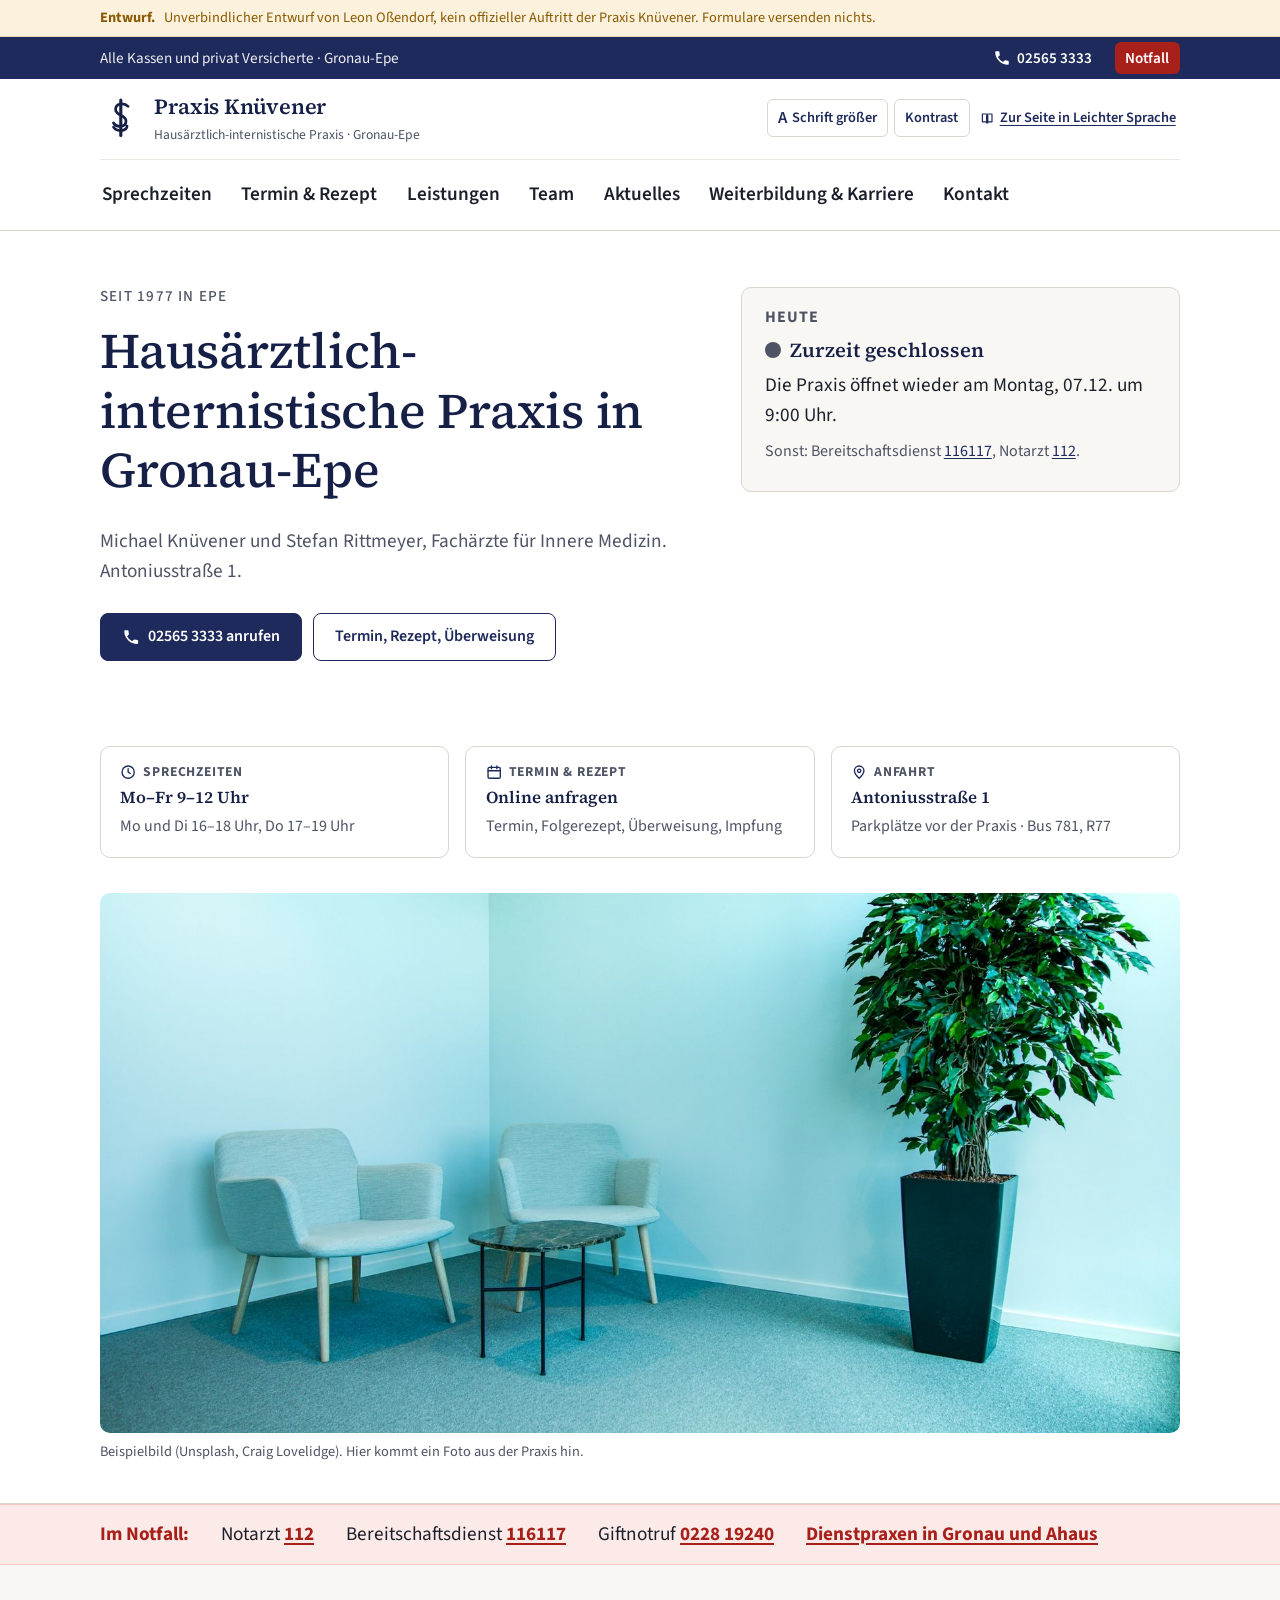
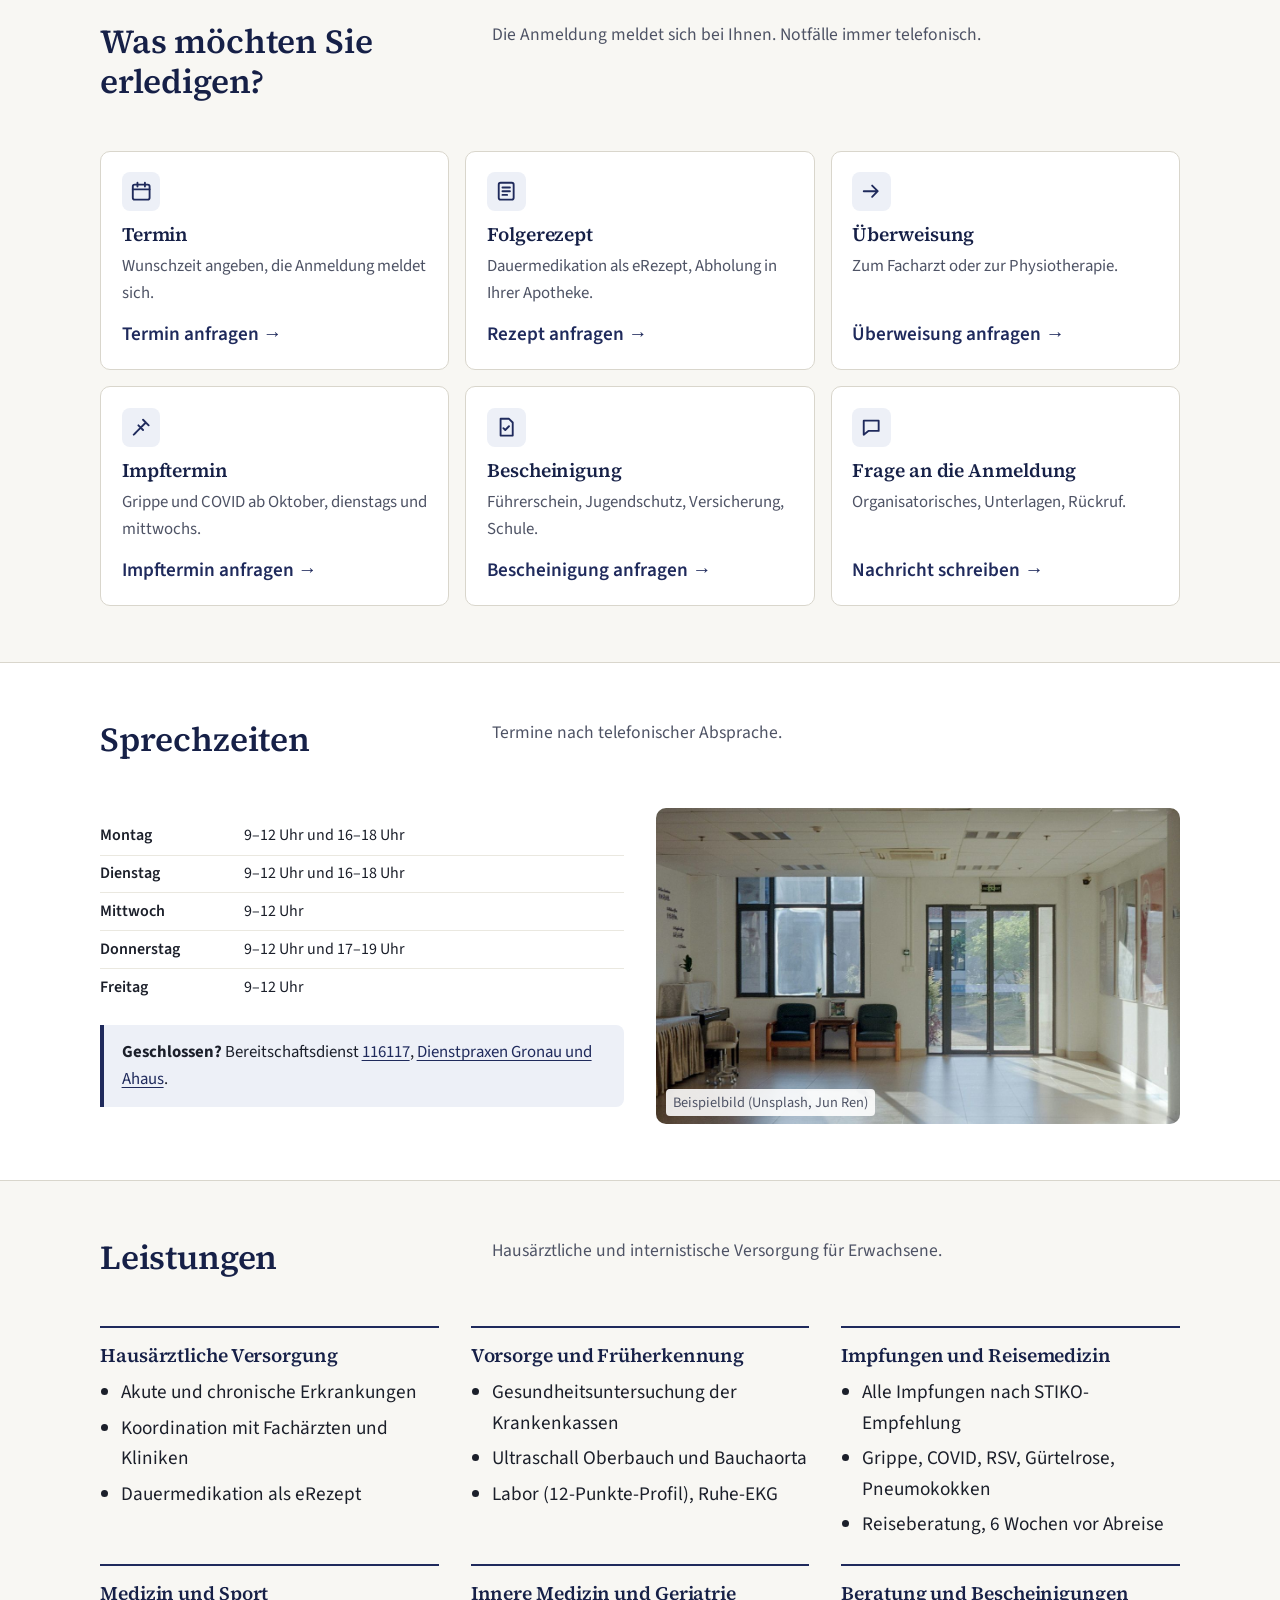
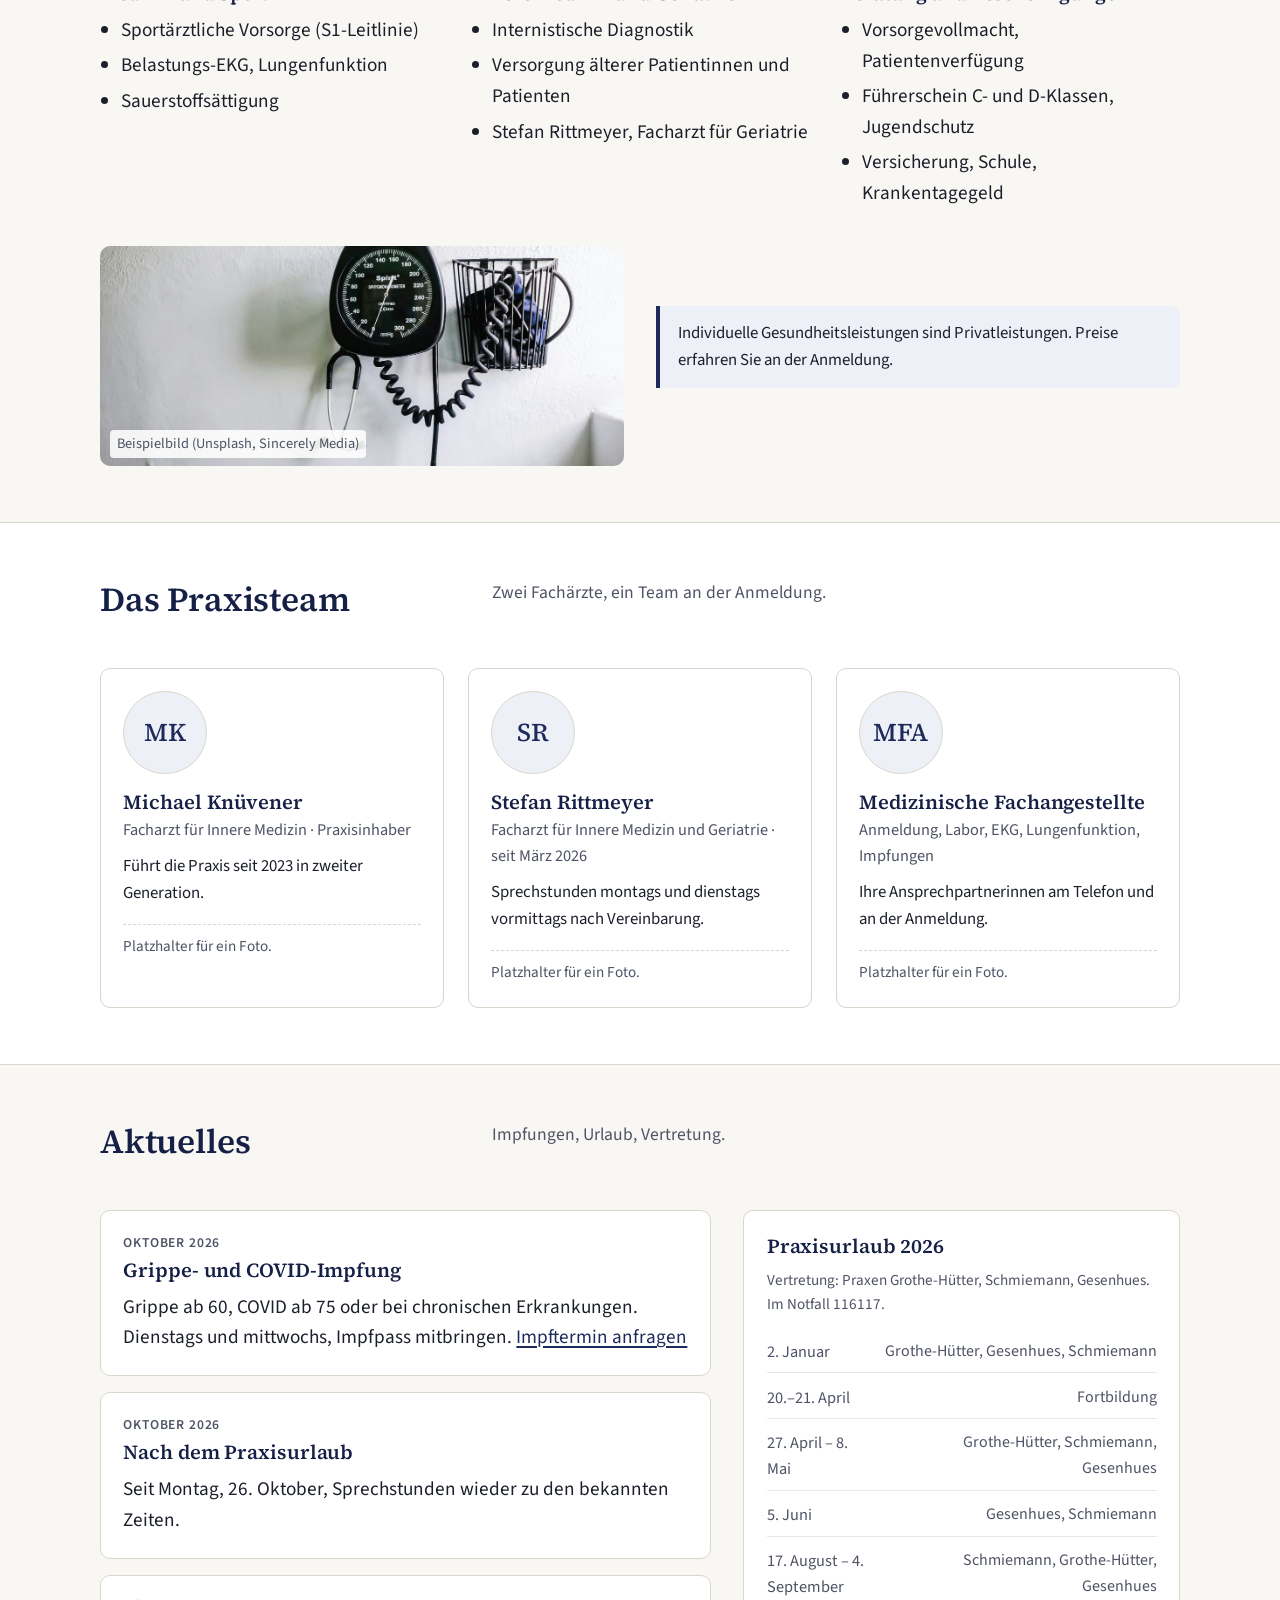
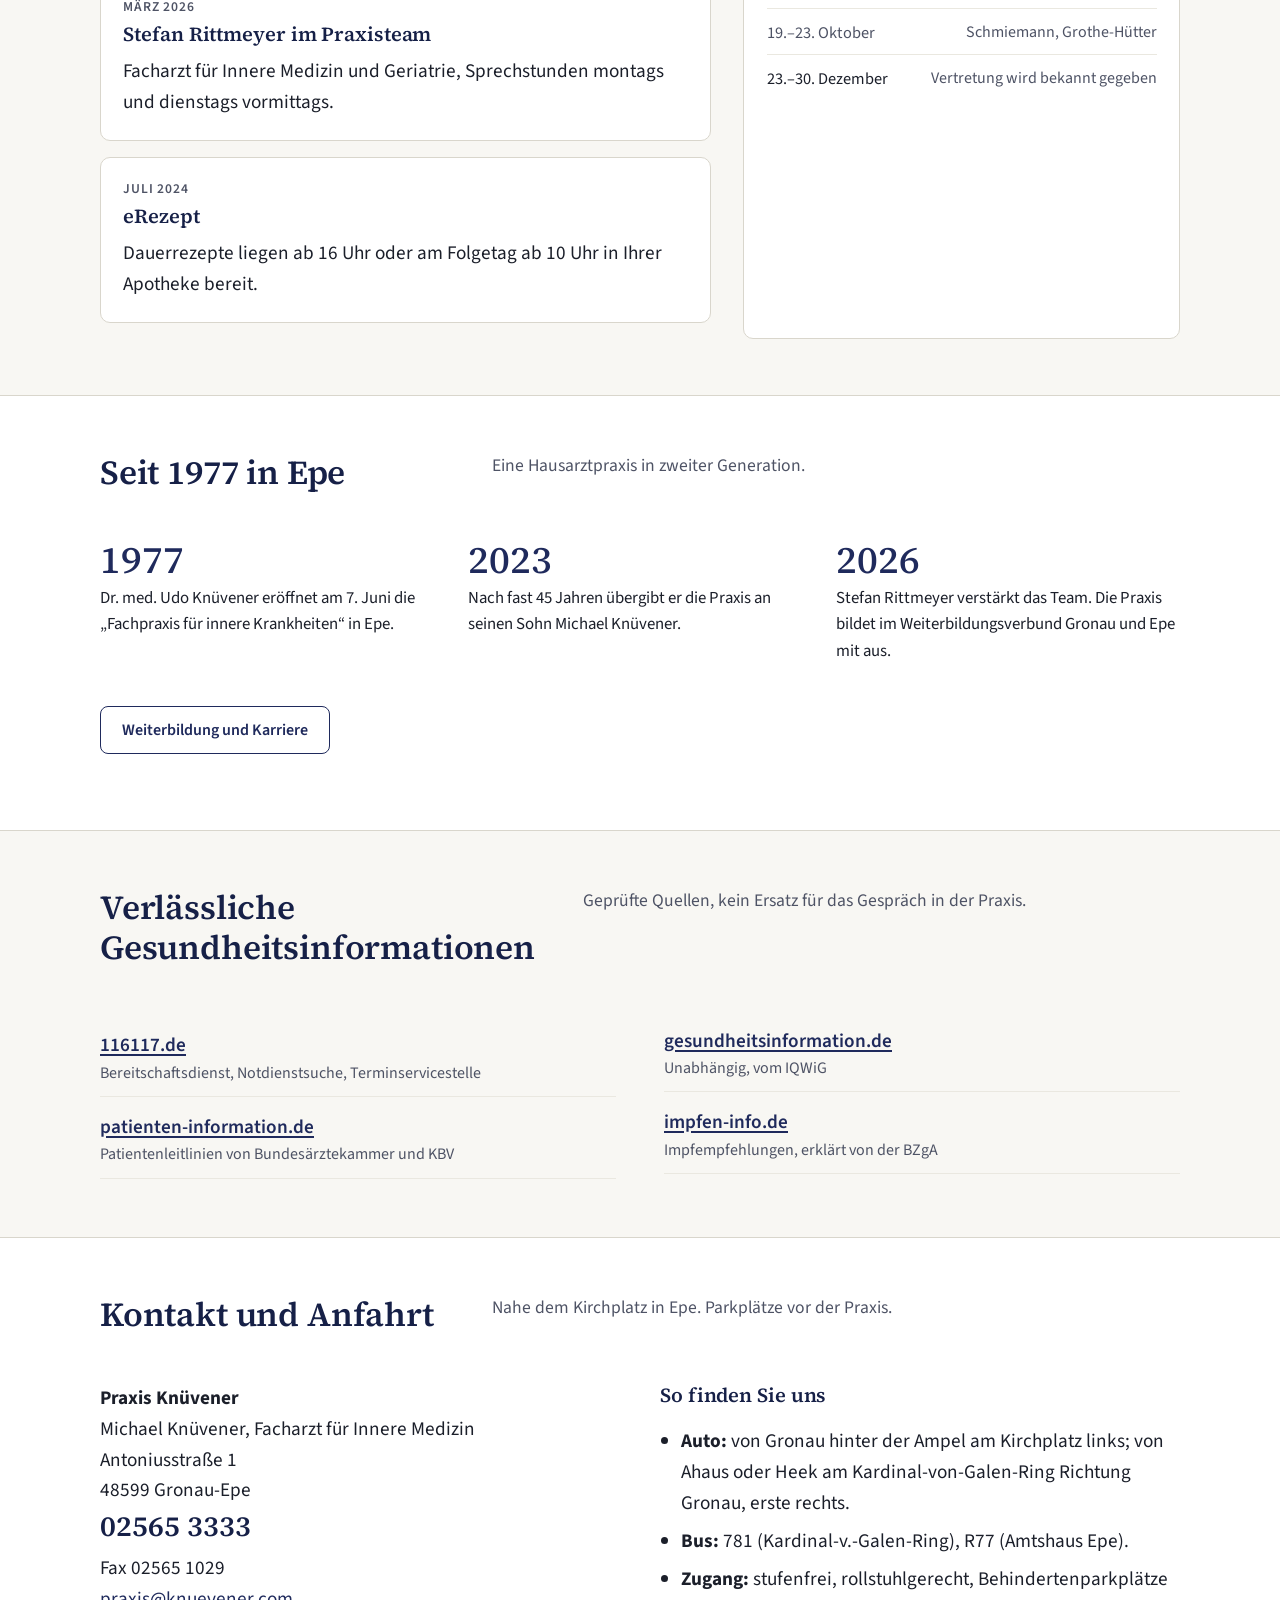
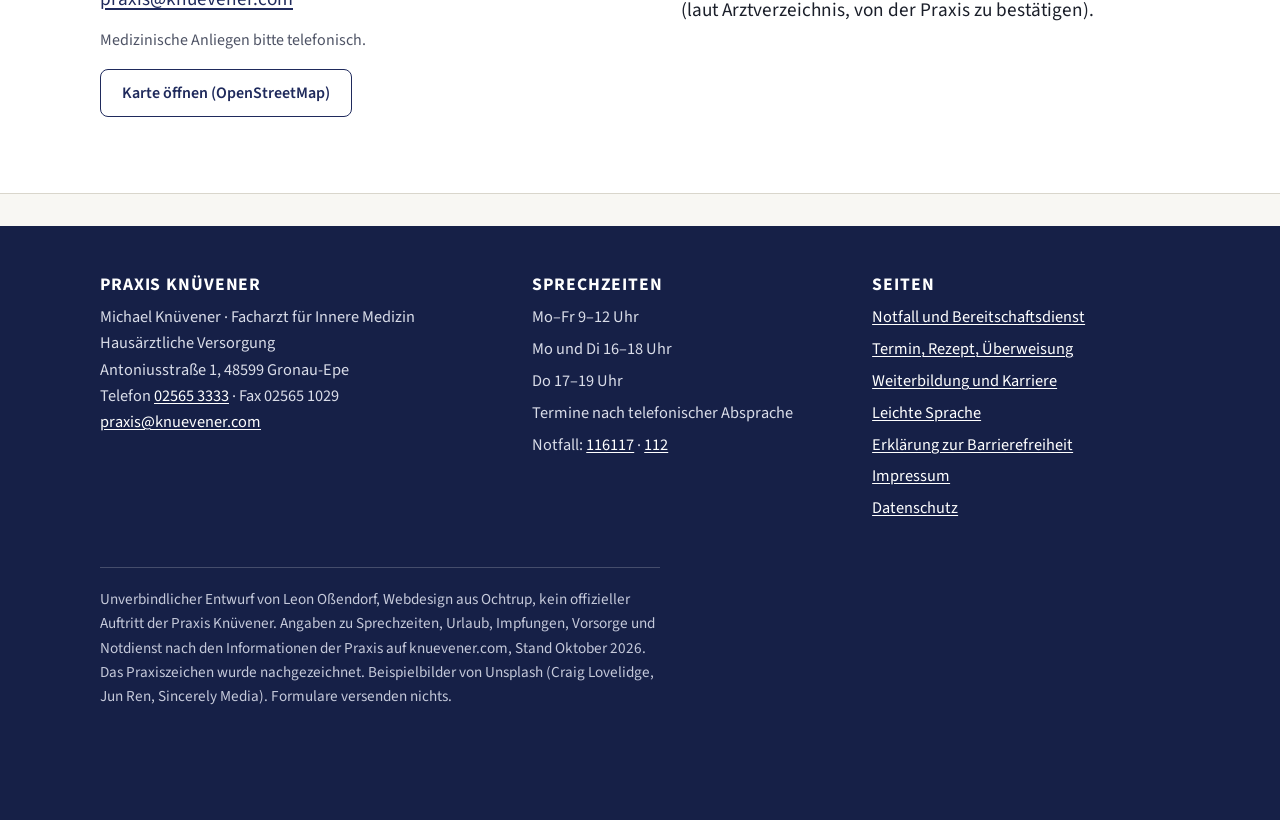
==== commit 99cfb68e: "Hero: freundlicher Wartebereich mit Sesseln statt leerem Flur (Beispielbild) Co-Authored-By: Claude " ====
--- a/index.html
+++ b/index.html
@@ -72,7 +72,7 @@
       <a class="feld" href="service.html"><span class="k"><svg viewBox="0 0 24 24" aria-hidden="true" focusable="false"><rect x="3" y="5" width="18" height="16" rx="2" fill="none" stroke="currentColor" stroke-width="2"/><path d="M3 10h18M8 3v4M16 3v4" stroke="currentColor" stroke-width="2" stroke-linecap="round"/></svg>Termin &amp; Rezept</span><span class="v">Online anfragen</span><span class="m">Termin, Folgerezept, Überweisung, Impfung</span></a>
       <a class="feld" href="#kontakt"><span class="k"><svg viewBox="0 0 24 24" aria-hidden="true" focusable="false"><path d="M12 21s-7-6.3-7-11a7 7 0 0 1 14 0c0 4.7-7 11-7 11z" fill="none" stroke="currentColor" stroke-width="2"/><circle cx="12" cy="10" r="2.5" fill="none" stroke="currentColor" stroke-width="2"/></svg>Anfahrt</span><span class="v">Antoniusstraße 1</span><span class="m">Parkplätze vor der Praxis · Bus 781, R77</span></a>
     </div>
-    <figure class="foto band"><img src="img/wartebereich.jpg" srcset="img/wartebereich-800.jpg 800w, img/wartebereich.jpg 1600w" sizes="(max-width: 720px) 100vw, 1120px" alt="Heller Wartebereich mit Sitzreihe und Flur" width="1600" height="727" fetchpriority="high"><figcaption>Beispielbild (Unsplash, Petr). Hier kommt ein Foto aus der Praxis hin.</figcaption></figure>
+    <figure class="foto band"><img src="img/warteecke.jpg" srcset="img/warteecke-800.jpg 800w, img/warteecke.jpg 1600w" sizes="(max-width: 720px) 100vw, 1120px" alt="Heller Wartebereich mit zwei Sesseln, Beistelltisch und Zimmerpflanze" width="1600" height="800" fetchpriority="high"><figcaption>Beispielbild (Unsplash, Craig Lovelidge). Hier kommt ein Foto aus der Praxis hin.</figcaption></figure>
   </div>
 </section>
 
@@ -229,7 +229,7 @@
     <div><h2>Sprechzeiten</h2><ul><li>Mo–Fr 9–12 Uhr</li><li>Mo und Di 16–18 Uhr</li><li>Do 17–19 Uhr</li><li>Termine nach telefonischer Absprache</li><li>Notfall: <a href="tel:116117">116117</a> · <a href="tel:112">112</a></li></ul></div>
     <div><h2>Seiten</h2><ul><li><a href="notfall.html">Notfall und Bereitschaftsdienst</a></li><li><a href="service.html">Termin, Rezept, Überweisung</a></li><li><a href="karriere.html">Weiterbildung und Karriere</a></li><li><a href="leichte-sprache.html">Leichte Sprache</a></li><li><a href="barrierefreiheit.html">Erklärung zur Barrierefreiheit</a></li><li><a href="impressum.html">Impressum</a></li><li><a href="datenschutz.html">Datenschutz</a></li></ul></div>
   </div>
-  <p class="entwurf-hinweis">Unverbindlicher Entwurf von Leon Oßendorf, Webdesign aus Ochtrup, kein offizieller Auftritt der Praxis Knüvener. Angaben zu Sprechzeiten, Urlaub, Impfungen, Vorsorge und Notdienst nach den Informationen der Praxis auf knuevener.com, Stand Oktober 2026. Das Praxiszeichen wurde nachgezeichnet. Beispielbilder von Unsplash (Petr, Jun Ren, Sincerely Media). Formulare versenden nichts.</p>
+  <p class="entwurf-hinweis">Unverbindlicher Entwurf von Leon Oßendorf, Webdesign aus Ochtrup, kein offizieller Auftritt der Praxis Knüvener. Angaben zu Sprechzeiten, Urlaub, Impfungen, Vorsorge und Notdienst nach den Informationen der Praxis auf knuevener.com, Stand Oktober 2026. Das Praxiszeichen wurde nachgezeichnet. Beispielbilder von Unsplash (Craig Lovelidge, Jun Ren, Sincerely Media). Formulare versenden nichts.</p>
 </div></footer>
 <nav class="mobile-bar" aria-label="Schnellzugriff">
   <a href="tel:+4925653333"><svg viewBox="0 0 24 24" aria-hidden="true" focusable="false"><path d="M6.6 10.8a15 15 0 0 0 6.6 6.6l2.2-2.2a1 1 0 0 1 1-.25c1.1.37 2.3.57 3.6.57a1 1 0 0 1 1 1V20a1 1 0 0 1-1 1A17 17 0 0 1 3 4a1 1 0 0 1 1-1h3.5a1 1 0 0 1 1 1c0 1.25.2 2.45.57 3.57a1 1 0 0 1-.25 1L6.6 10.8z" fill="currentColor"/></svg>Anrufen</a>
--- a/css/style.css
+++ b/css/style.css
@@ -126,7 +126,7 @@
 .foto img { display: block; width: 100%; height: 100%; object-fit: cover; border-radius: var(--radius); }
 .foto figcaption { font-size: .9rem; color: var(--muted); margin-top: .4rem; }
 .band { margin: 2.2rem 0 0; }
-.band img { height: auto; aspect-ratio: 2.2 / 1; object-fit: fill; }
+.band img { height: auto; aspect-ratio: 2 / 1; object-fit: fill; }
 .foto-tile { min-height: 220px; position: relative; }
 .foto-tile img { position: absolute; inset: 0; height: 100%; }
 .foto-tile figcaption { position: absolute; left: .6rem; bottom: .5rem; background: rgba(255,255,255,.88); padding: .15em .5em; border-radius: 4px; margin: 0; }
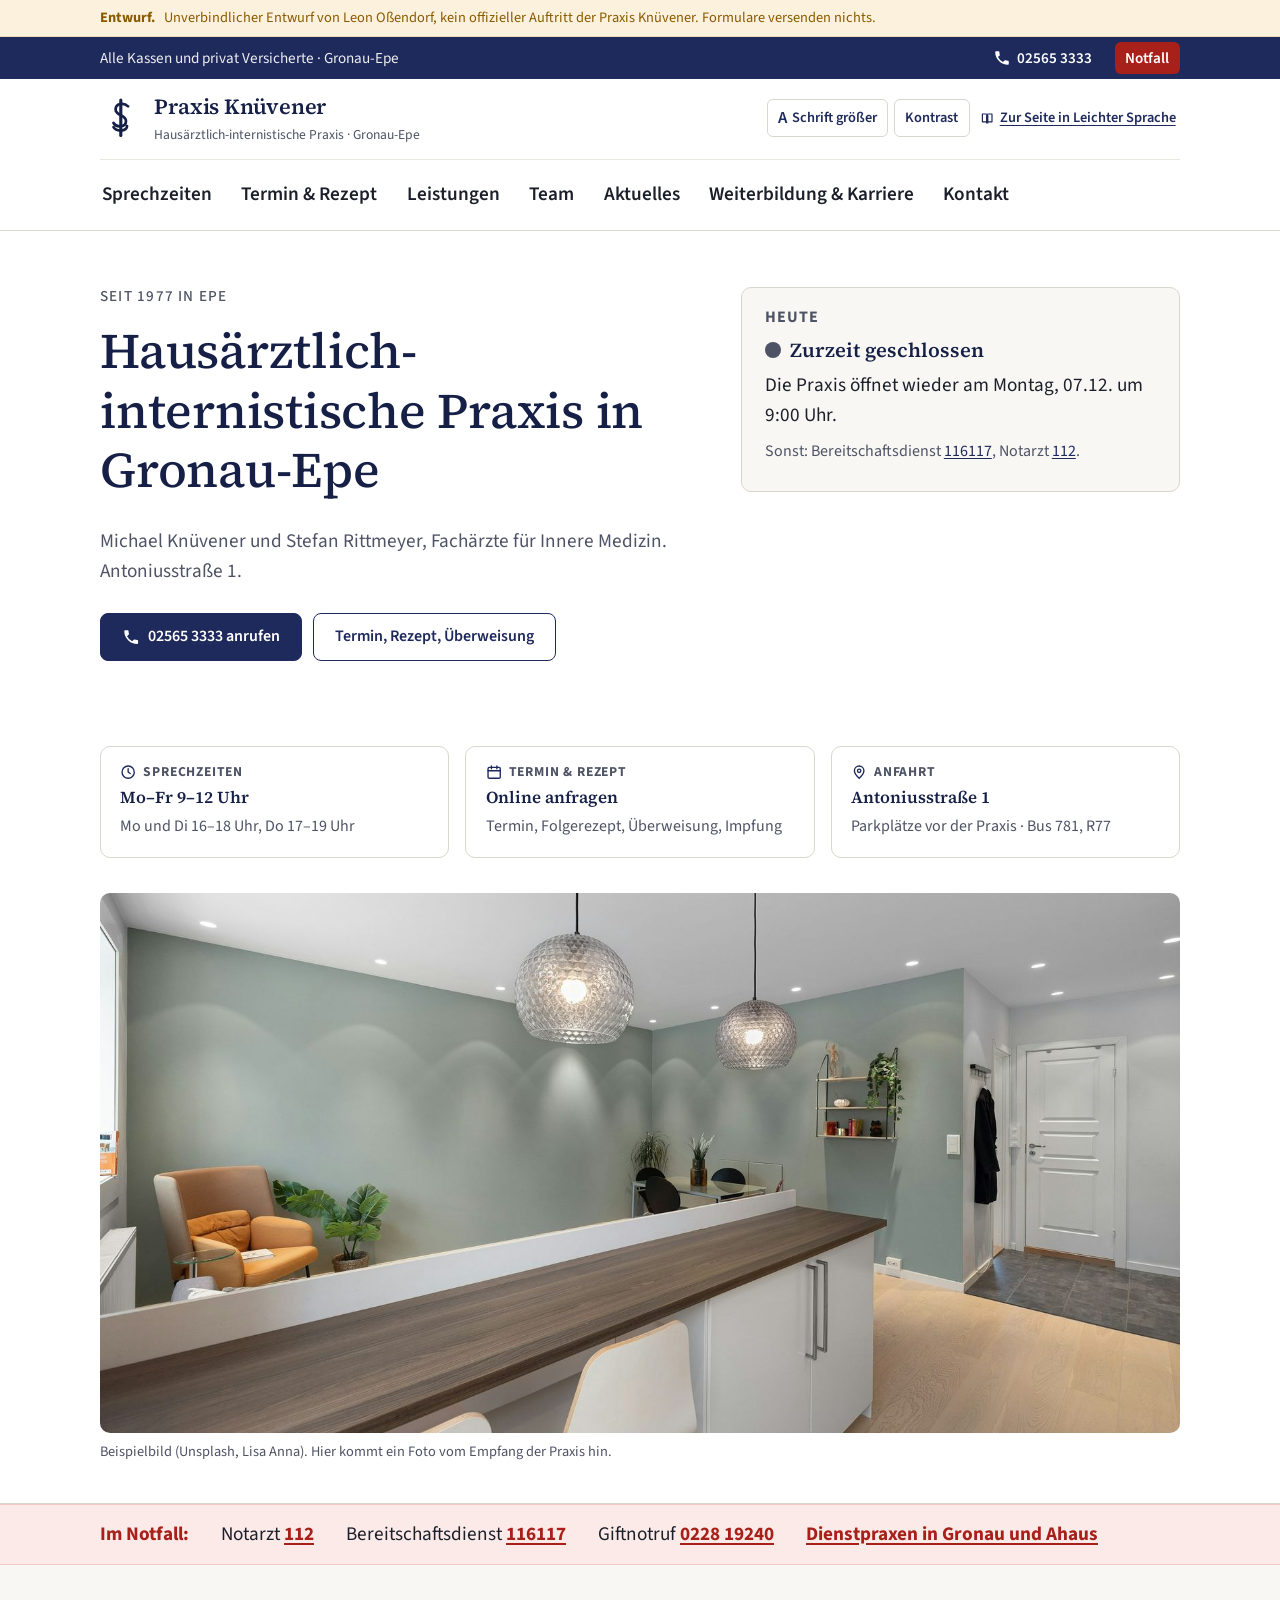
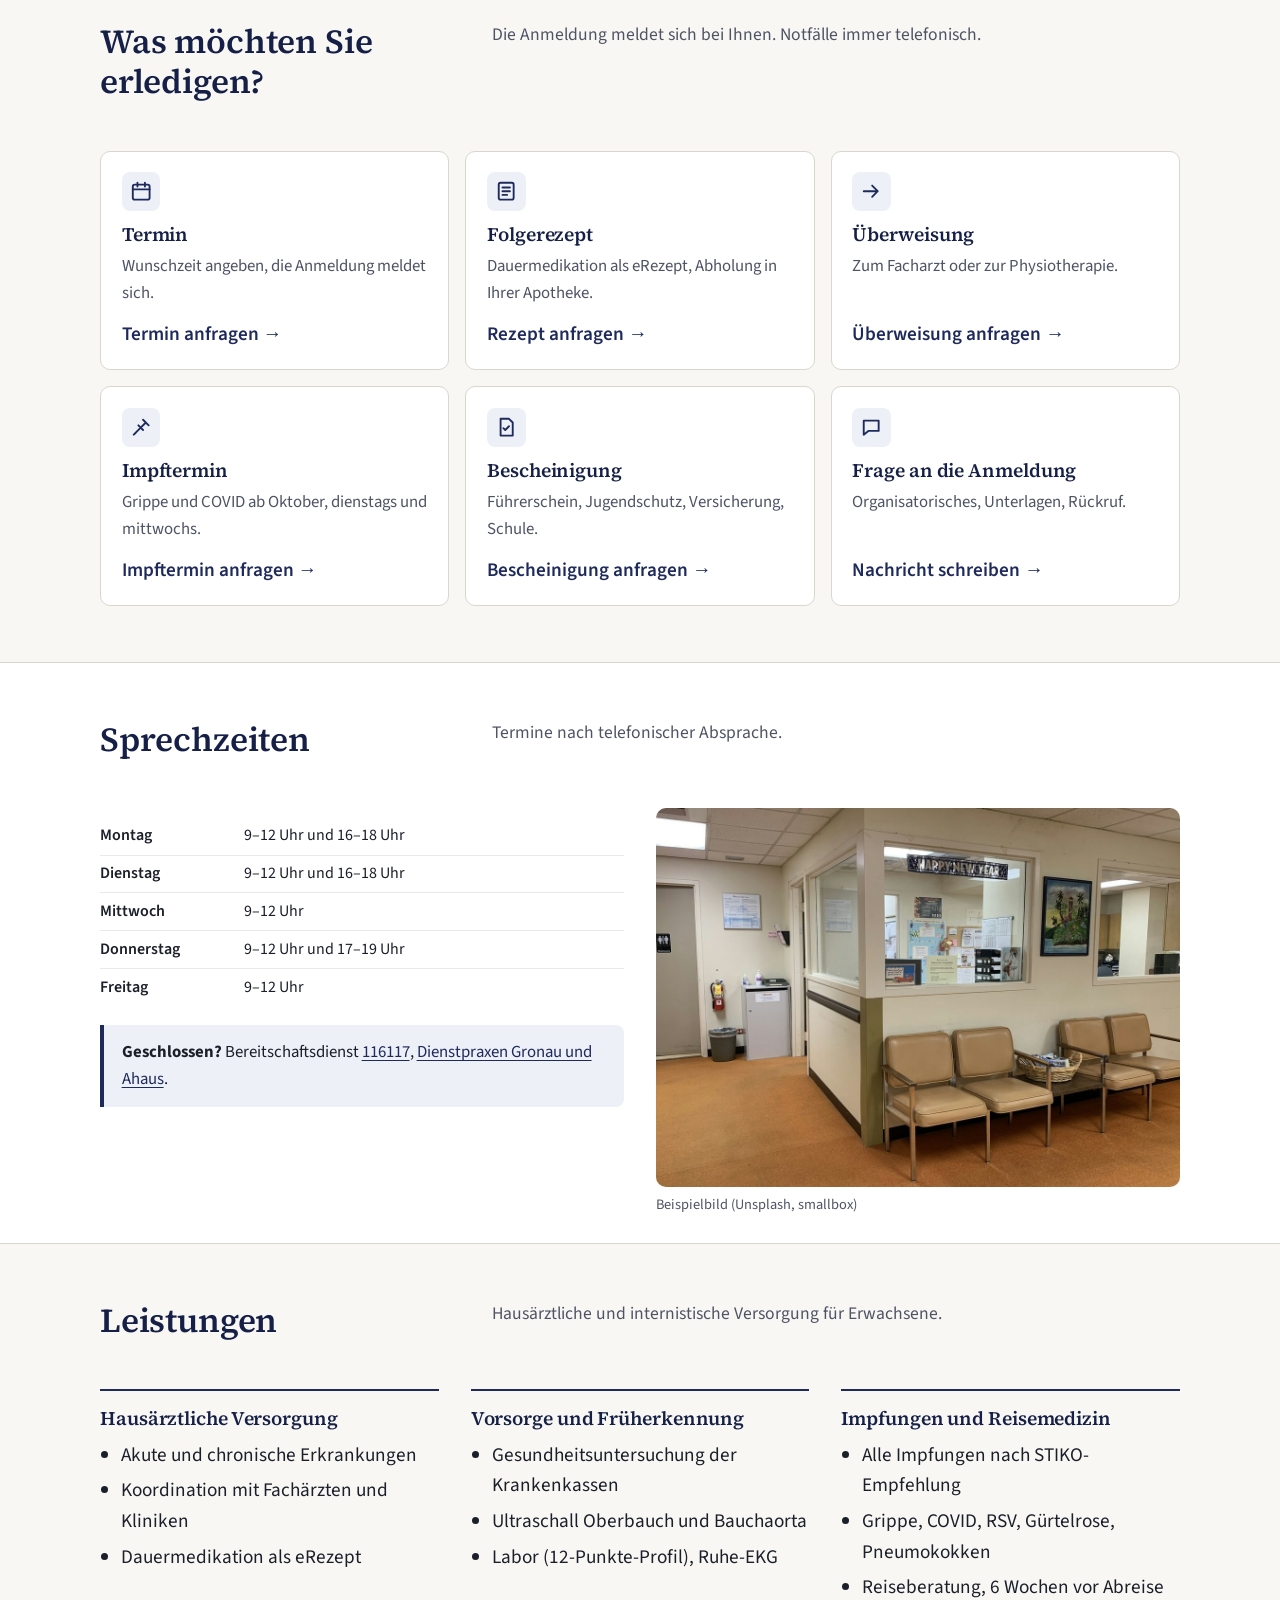
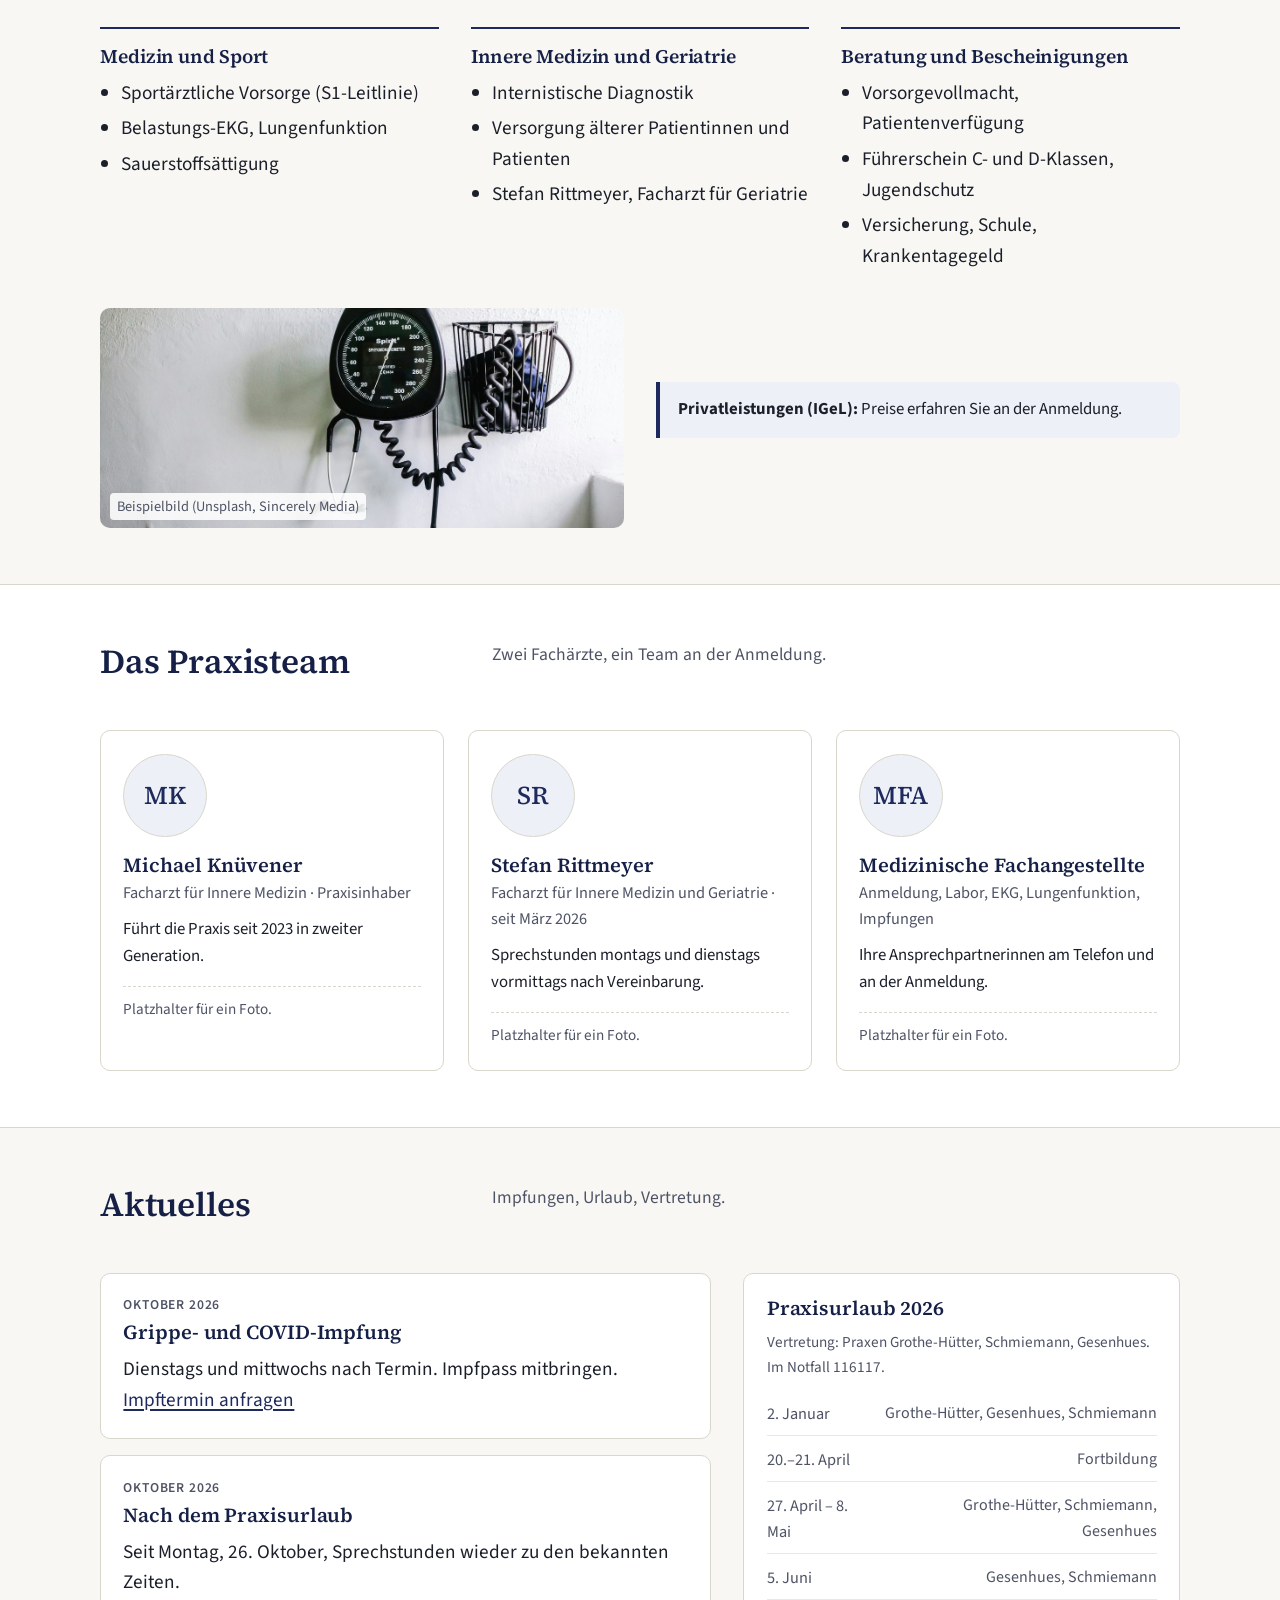
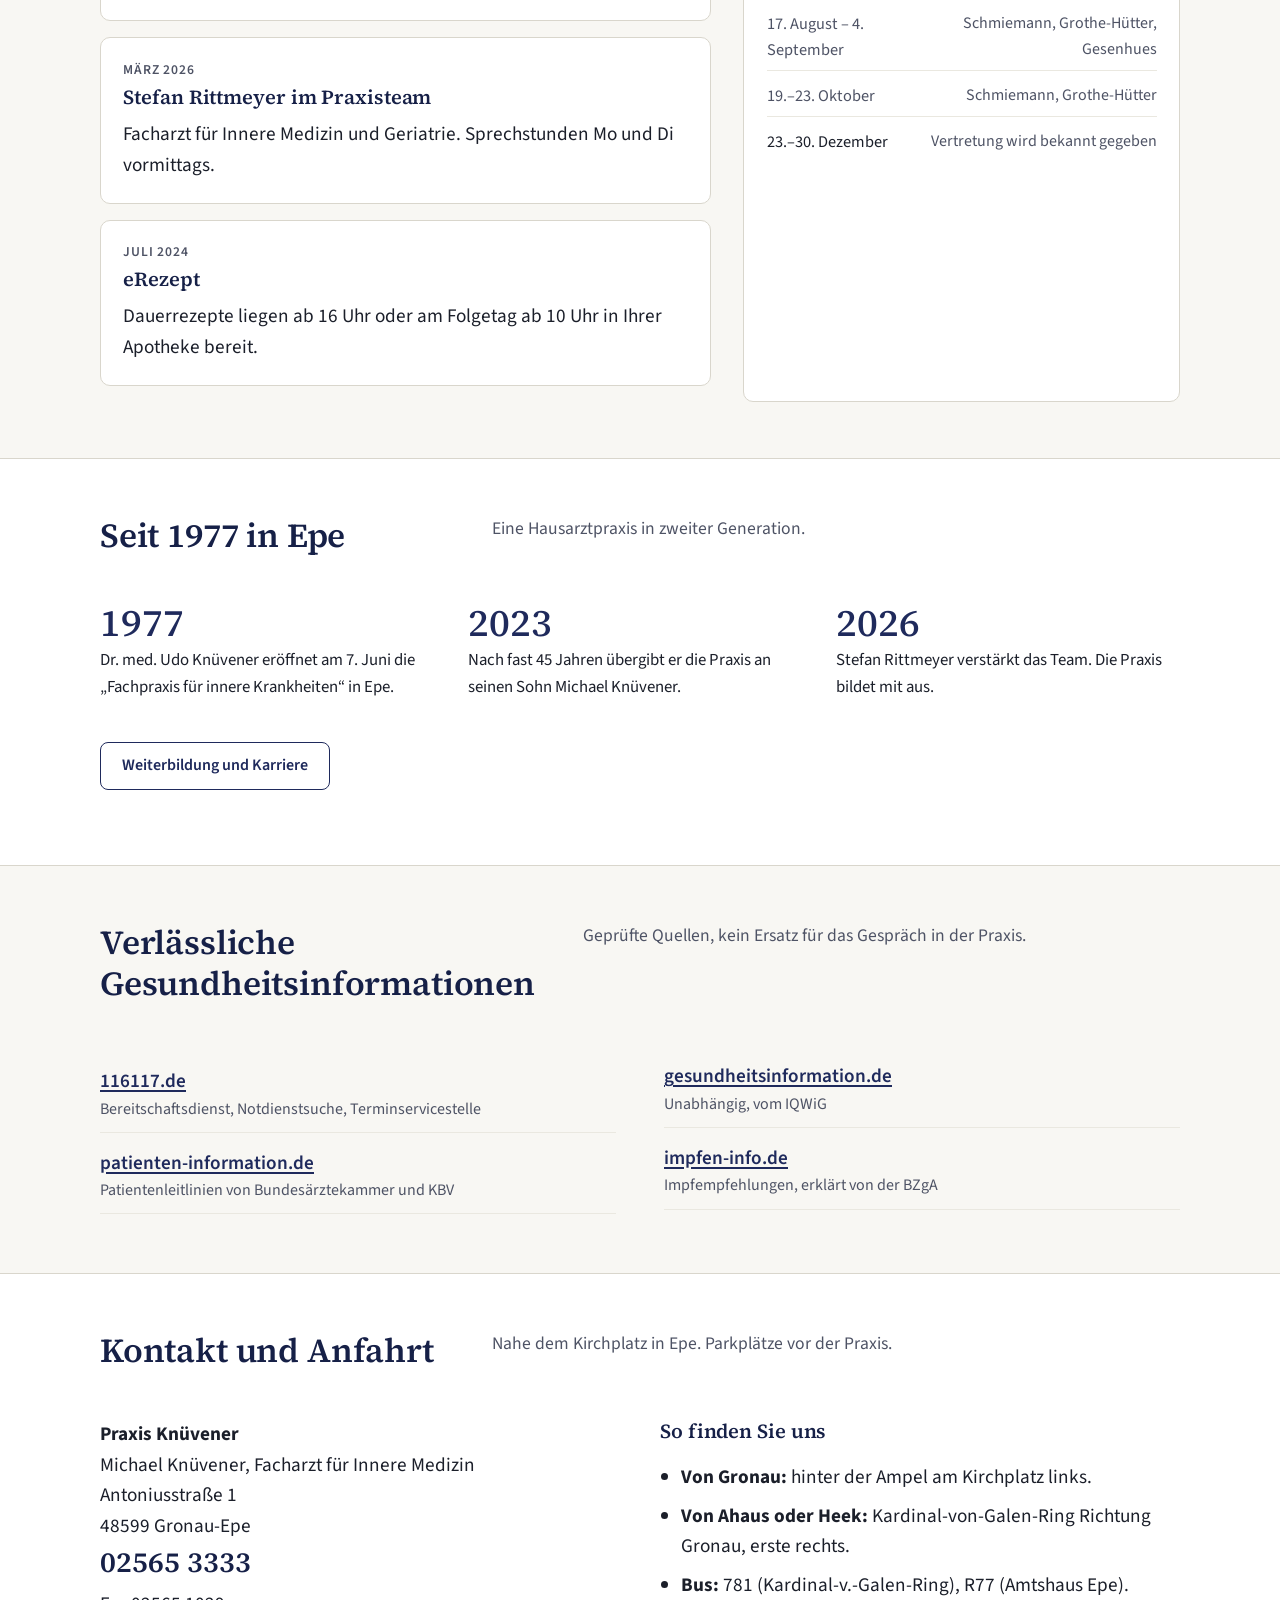
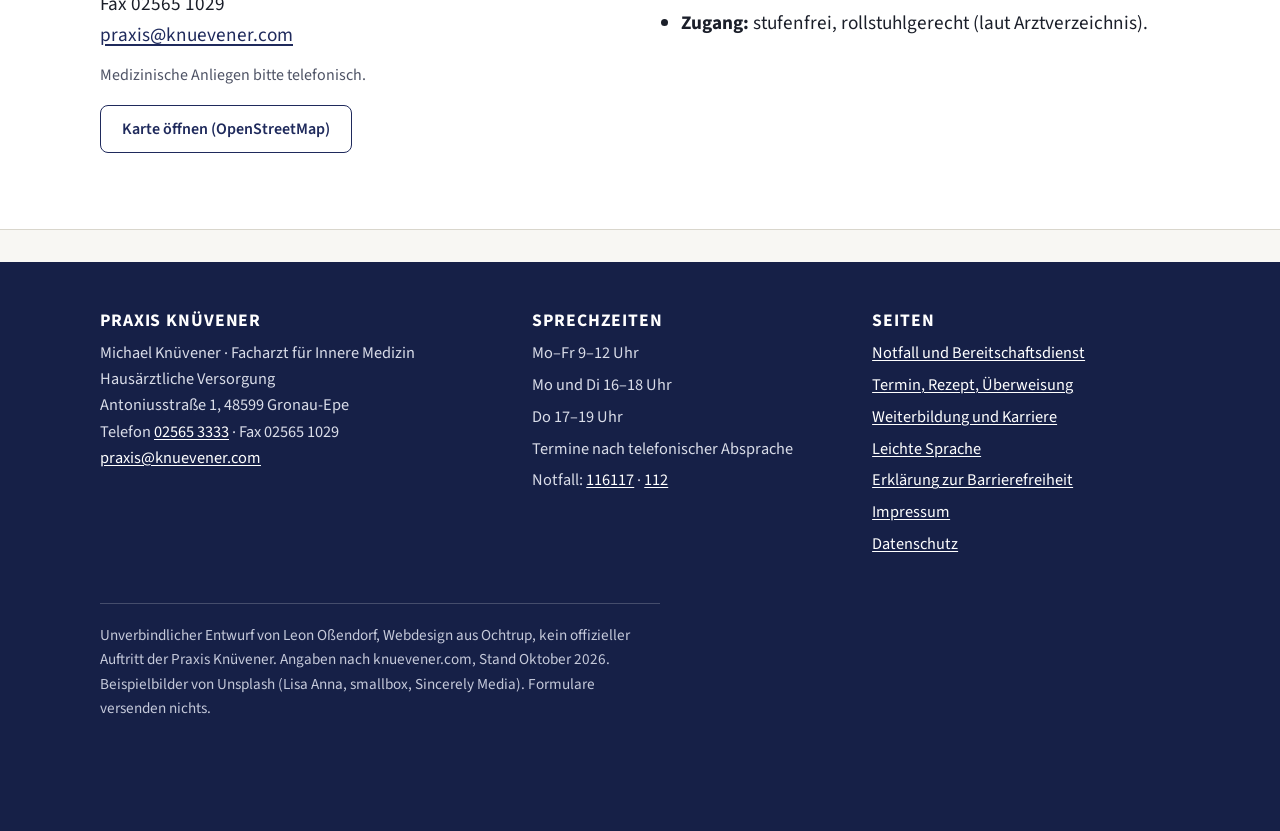
==== commit a1a401b4: "Runde 5: Empfang oben, Wartezimmer bei Sprechzeiten, kürzere Texte, Optional-Kennzeichnung Co-Author" ====
--- a/index.html
+++ b/index.html
@@ -72,7 +72,7 @@
       <a class="feld" href="service.html"><span class="k"><svg viewBox="0 0 24 24" aria-hidden="true" focusable="false"><rect x="3" y="5" width="18" height="16" rx="2" fill="none" stroke="currentColor" stroke-width="2"/><path d="M3 10h18M8 3v4M16 3v4" stroke="currentColor" stroke-width="2" stroke-linecap="round"/></svg>Termin &amp; Rezept</span><span class="v">Online anfragen</span><span class="m">Termin, Folgerezept, Überweisung, Impfung</span></a>
       <a class="feld" href="#kontakt"><span class="k"><svg viewBox="0 0 24 24" aria-hidden="true" focusable="false"><path d="M12 21s-7-6.3-7-11a7 7 0 0 1 14 0c0 4.7-7 11-7 11z" fill="none" stroke="currentColor" stroke-width="2"/><circle cx="12" cy="10" r="2.5" fill="none" stroke="currentColor" stroke-width="2"/></svg>Anfahrt</span><span class="v">Antoniusstraße 1</span><span class="m">Parkplätze vor der Praxis · Bus 781, R77</span></a>
     </div>
-    <figure class="foto band"><img src="img/warteecke.jpg" srcset="img/warteecke-800.jpg 800w, img/warteecke.jpg 1600w" sizes="(max-width: 720px) 100vw, 1120px" alt="Heller Wartebereich mit zwei Sesseln, Beistelltisch und Zimmerpflanze" width="1600" height="800" fetchpriority="high"><figcaption>Beispielbild (Unsplash, Craig Lovelidge). Hier kommt ein Foto aus der Praxis hin.</figcaption></figure>
+    <figure class="foto band"><img src="img/empfang.jpg" srcset="img/empfang-800.jpg 800w, img/empfang.jpg 1600w" sizes="(max-width: 720px) 100vw, 1120px" alt="Heller Empfangstresen einer Praxis mit Sitzecke im Hintergrund" width="1600" height="800" fetchpriority="high"><figcaption>Beispielbild (Unsplash, Lisa Anna). Hier kommt ein Foto vom Empfang der Praxis hin.</figcaption></figure>
   </div>
 </section>
 
@@ -113,7 +113,7 @@
         </table>
         <p class="hinweis" style="margin-top:1.2rem"><strong>Geschlossen?</strong> Bereitschaftsdienst <a href="tel:116117">116117</a>, <a href="notfall.html">Dienstpraxen Gronau und Ahaus</a>.</p>
       </div>
-      <figure class="foto foto-tile"><img src="img/sonne.jpg" alt="Sonniger Warteraum mit zwei Sesseln" width="1200" height="795"><figcaption>Beispielbild (Unsplash, Jun Ren)</figcaption></figure>
+      <figure class="foto"><img src="img/wartezimmer.jpg" alt="Wartezimmer einer Praxis mit gepolsterten Stühlen am Fenster" width="1200" height="800" loading="lazy"><figcaption>Beispielbild (Unsplash, smallbox)</figcaption></figure>
     </div>
   </div>
 </section>
@@ -131,7 +131,7 @@
     </div>
     <div class="split" style="margin-top:2rem">
       <figure class="foto foto-tile"><img src="img/blutdruck.jpg" alt="Blutdruckmessgerät an einer Praxiswand" width="1200" height="900"><figcaption>Beispielbild (Unsplash, Sincerely Media)</figcaption></figure>
-      <p class="hinweis" style="align-self:center">Individuelle Gesundheitsleistungen sind Privatleistungen. Preise erfahren Sie an der Anmeldung.</p>
+      <p class="hinweis" style="align-self:center"><strong>Privatleistungen (IGeL):</strong> Preise erfahren Sie an der Anmeldung.</p>
     </div>
   </div>
 </section>
@@ -152,9 +152,9 @@
     <div class="sec-head"><h2 id="h-akt">Aktuelles</h2><p>Impfungen, Urlaub, Vertretung.</p></div>
     <div class="news">
       <div>
-        <article><time datetime="2026-10">Oktober 2026</time><h3>Grippe- und COVID-Impfung</h3><p>Grippe ab 60, COVID ab 75 oder bei chronischen Erkrankungen. Dienstags und mittwochs, Impfpass mitbringen. <a href="service.html#impfung">Impftermin anfragen</a></p></article>
+        <article><time datetime="2026-10">Oktober 2026</time><h3>Grippe- und COVID-Impfung</h3><p>Dienstags und mittwochs nach Termin. Impfpass mitbringen. <a href="service.html#impfung">Impftermin anfragen</a></p></article>
         <article><time datetime="2026-10">Oktober 2026</time><h3>Nach dem Praxisurlaub</h3><p>Seit Montag, 26. Oktober, Sprechstunden wieder zu den bekannten Zeiten.</p></article>
-        <article><time datetime="2026-03">März 2026</time><h3>Stefan Rittmeyer im Praxisteam</h3><p>Facharzt für Innere Medizin und Geriatrie, Sprechstunden montags und dienstags vormittags.</p></article>
+        <article><time datetime="2026-03">März 2026</time><h3>Stefan Rittmeyer im Praxisteam</h3><p>Facharzt für Innere Medizin und Geriatrie. Sprechstunden Mo und Di vormittags.</p></article>
         <article><time datetime="2024-07">Juli 2024</time><h3>eRezept</h3><p>Dauerrezepte liegen ab 16 Uhr oder am Folgetag ab 10 Uhr in Ihrer Apotheke bereit.</p></article>
       </div>
       <aside class="urlaub" aria-labelledby="h-url">
@@ -180,7 +180,7 @@
     <div class="chronik">
       <div><div class="jahr">1977</div><p>Dr. med. Udo Knüvener eröffnet am 7. Juni die „Fachpraxis für innere Krankheiten“ in Epe.</p></div>
       <div><div class="jahr">2023</div><p>Nach fast 45 Jahren übergibt er die Praxis an seinen Sohn Michael Knüvener.</p></div>
-      <div><div class="jahr">2026</div><p>Stefan Rittmeyer verstärkt das Team. Die Praxis bildet im Weiterbildungsverbund Gronau und Epe mit aus.</p></div>
+      <div><div class="jahr">2026</div><p>Stefan Rittmeyer verstärkt das Team. Die Praxis bildet mit aus.</p></div>
     </div>
     <p style="margin-top:1.5rem"><a class="btn secondary" href="karriere.html">Weiterbildung und Karriere</a></p>
   </div>
@@ -213,9 +213,10 @@
       <div class="anfahrt">
         <h3>So finden Sie uns</h3>
         <ul>
-          <li><strong>Auto:</strong> von Gronau hinter der Ampel am Kirchplatz links; von Ahaus oder Heek am Kardinal-von-Galen-Ring Richtung Gronau, erste rechts.</li>
+          <li><strong>Von Gronau:</strong> hinter der Ampel am Kirchplatz links.</li>
+          <li><strong>Von Ahaus oder Heek:</strong> Kardinal-von-Galen-Ring Richtung Gronau, erste rechts.</li>
           <li><strong>Bus:</strong> 781 (Kardinal-v.-Galen-Ring), R77 (Amtshaus Epe).</li>
-          <li><strong>Zugang:</strong> stufenfrei, rollstuhlgerecht, Behindertenparkplätze (laut Arztverzeichnis, von der Praxis zu bestätigen).</li>
+          <li><strong>Zugang:</strong> stufenfrei, rollstuhlgerecht (laut Arztverzeichnis).</li>
         </ul>
       </div>
     </div>
@@ -229,7 +230,7 @@
     <div><h2>Sprechzeiten</h2><ul><li>Mo–Fr 9–12 Uhr</li><li>Mo und Di 16–18 Uhr</li><li>Do 17–19 Uhr</li><li>Termine nach telefonischer Absprache</li><li>Notfall: <a href="tel:116117">116117</a> · <a href="tel:112">112</a></li></ul></div>
     <div><h2>Seiten</h2><ul><li><a href="notfall.html">Notfall und Bereitschaftsdienst</a></li><li><a href="service.html">Termin, Rezept, Überweisung</a></li><li><a href="karriere.html">Weiterbildung und Karriere</a></li><li><a href="leichte-sprache.html">Leichte Sprache</a></li><li><a href="barrierefreiheit.html">Erklärung zur Barrierefreiheit</a></li><li><a href="impressum.html">Impressum</a></li><li><a href="datenschutz.html">Datenschutz</a></li></ul></div>
   </div>
-  <p class="entwurf-hinweis">Unverbindlicher Entwurf von Leon Oßendorf, Webdesign aus Ochtrup, kein offizieller Auftritt der Praxis Knüvener. Angaben zu Sprechzeiten, Urlaub, Impfungen, Vorsorge und Notdienst nach den Informationen der Praxis auf knuevener.com, Stand Oktober 2026. Das Praxiszeichen wurde nachgezeichnet. Beispielbilder von Unsplash (Craig Lovelidge, Jun Ren, Sincerely Media). Formulare versenden nichts.</p>
+  <p class="entwurf-hinweis">Unverbindlicher Entwurf von Leon Oßendorf, Webdesign aus Ochtrup, kein offizieller Auftritt der Praxis Knüvener. Angaben nach knuevener.com, Stand Oktober 2026. Beispielbilder von Unsplash (Lisa Anna, smallbox, Sincerely Media). Formulare versenden nichts.</p>
 </div></footer>
 <nav class="mobile-bar" aria-label="Schnellzugriff">
   <a href="tel:+4925653333"><svg viewBox="0 0 24 24" aria-hidden="true" focusable="false"><path d="M6.6 10.8a15 15 0 0 0 6.6 6.6l2.2-2.2a1 1 0 0 1 1-.25c1.1.37 2.3.57 3.6.57a1 1 0 0 1 1 1V20a1 1 0 0 1-1 1A17 17 0 0 1 3 4a1 1 0 0 1 1-1h3.5a1 1 0 0 1 1 1c0 1.25.2 2.45.57 3.57a1 1 0 0 1-.25 1L6.6 10.8z" fill="currentColor"/></svg>Anrufen</a>
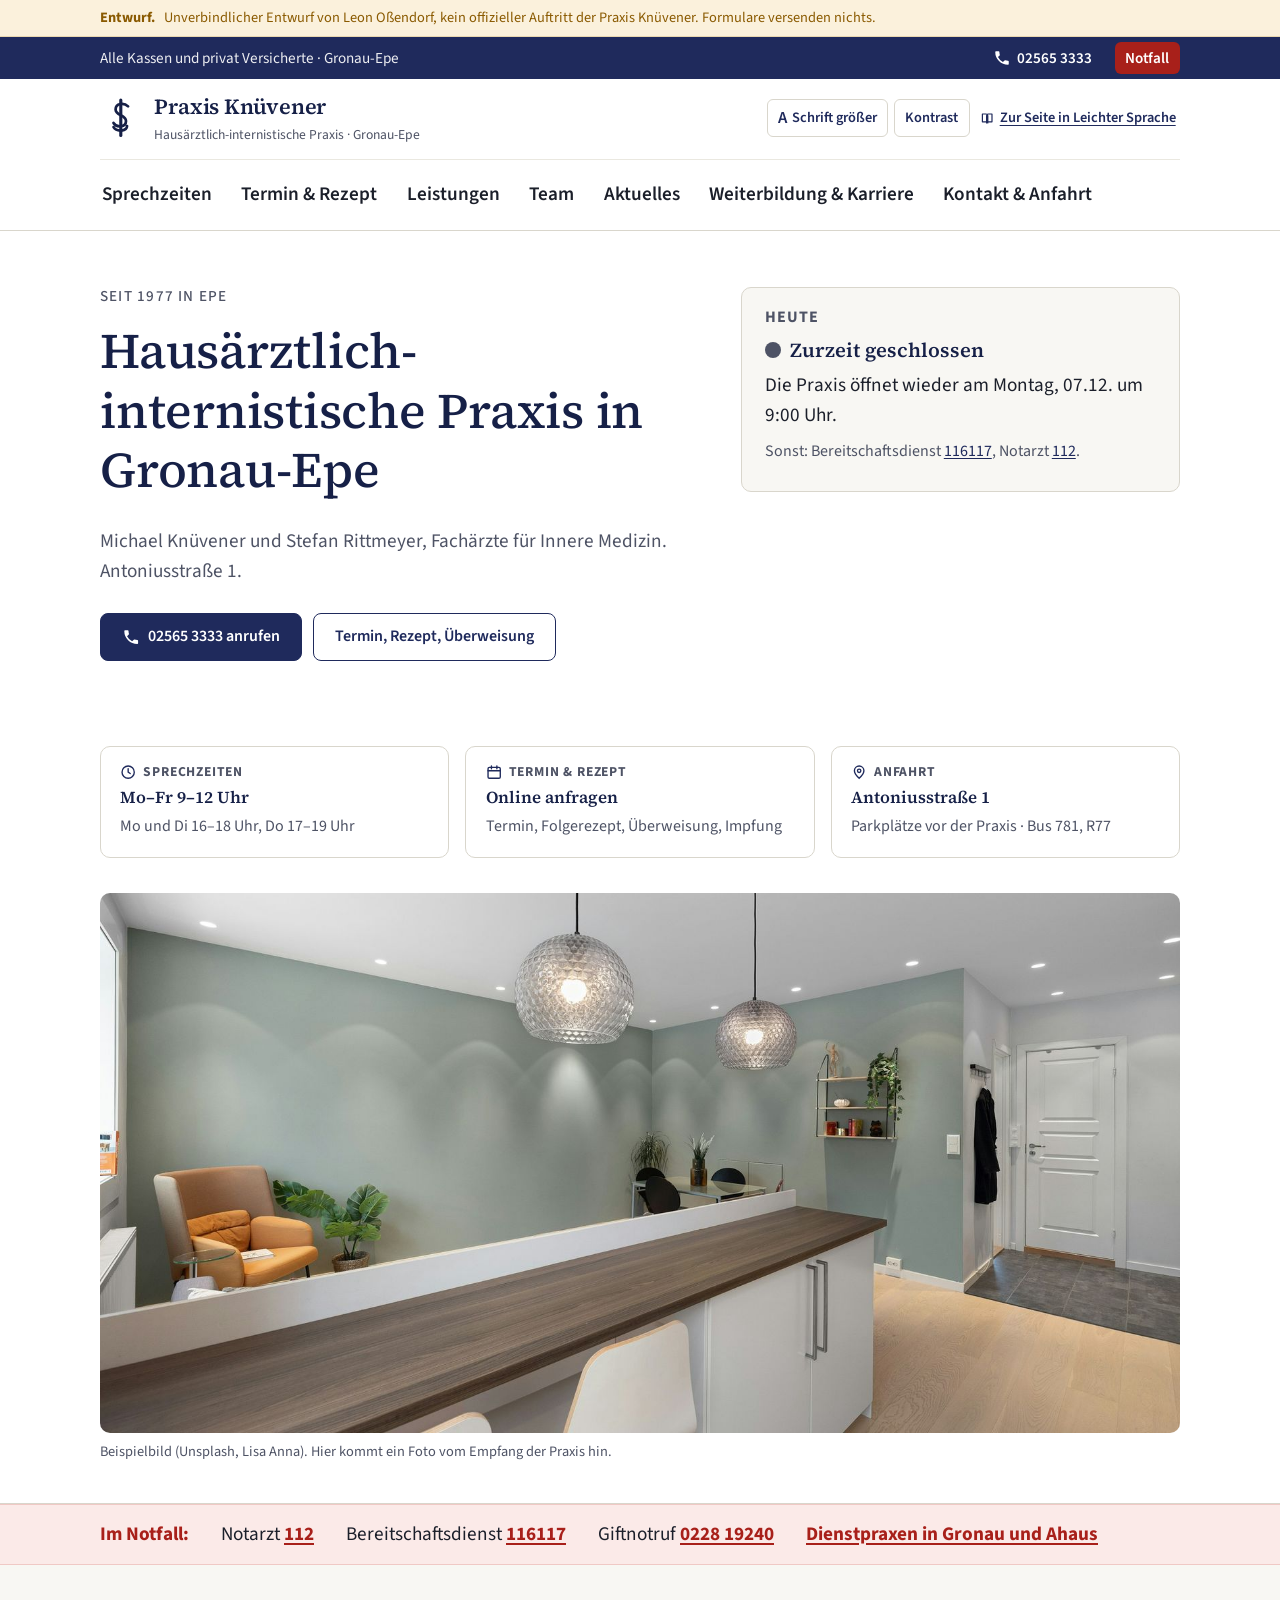
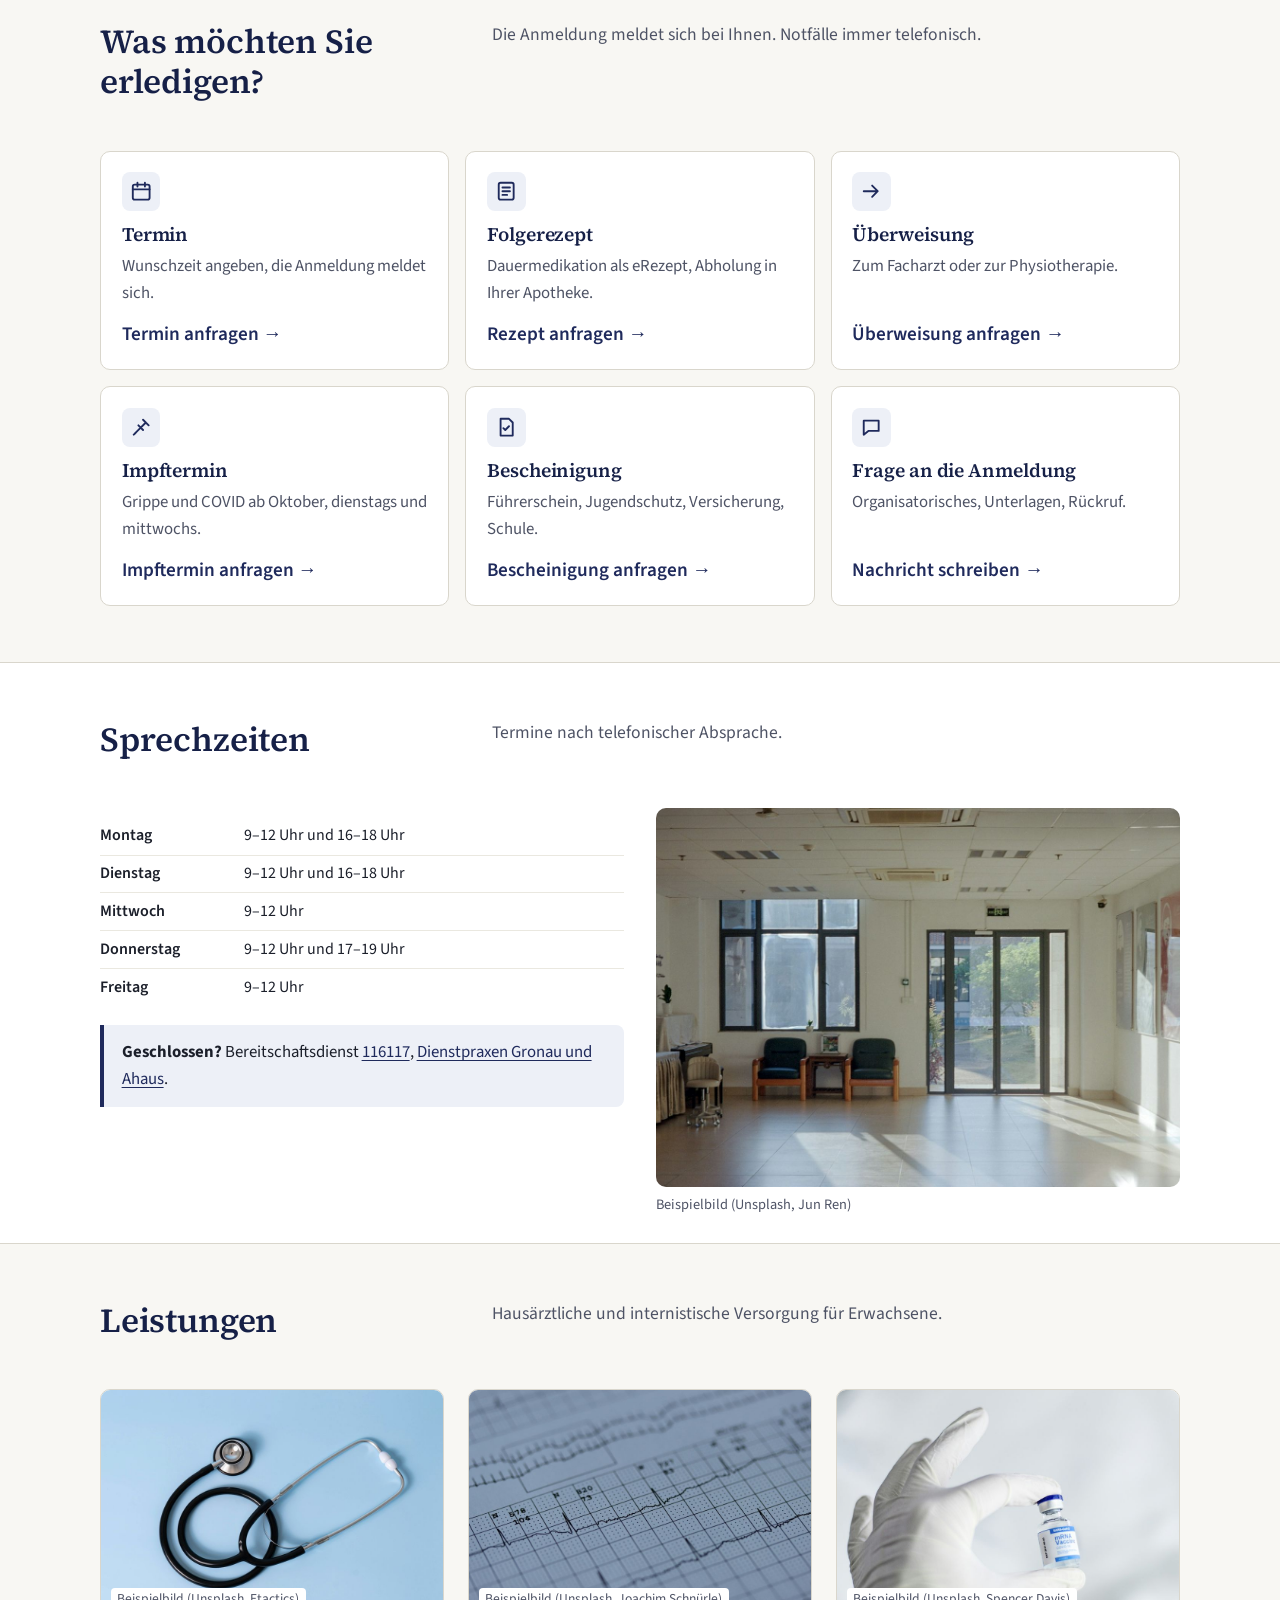
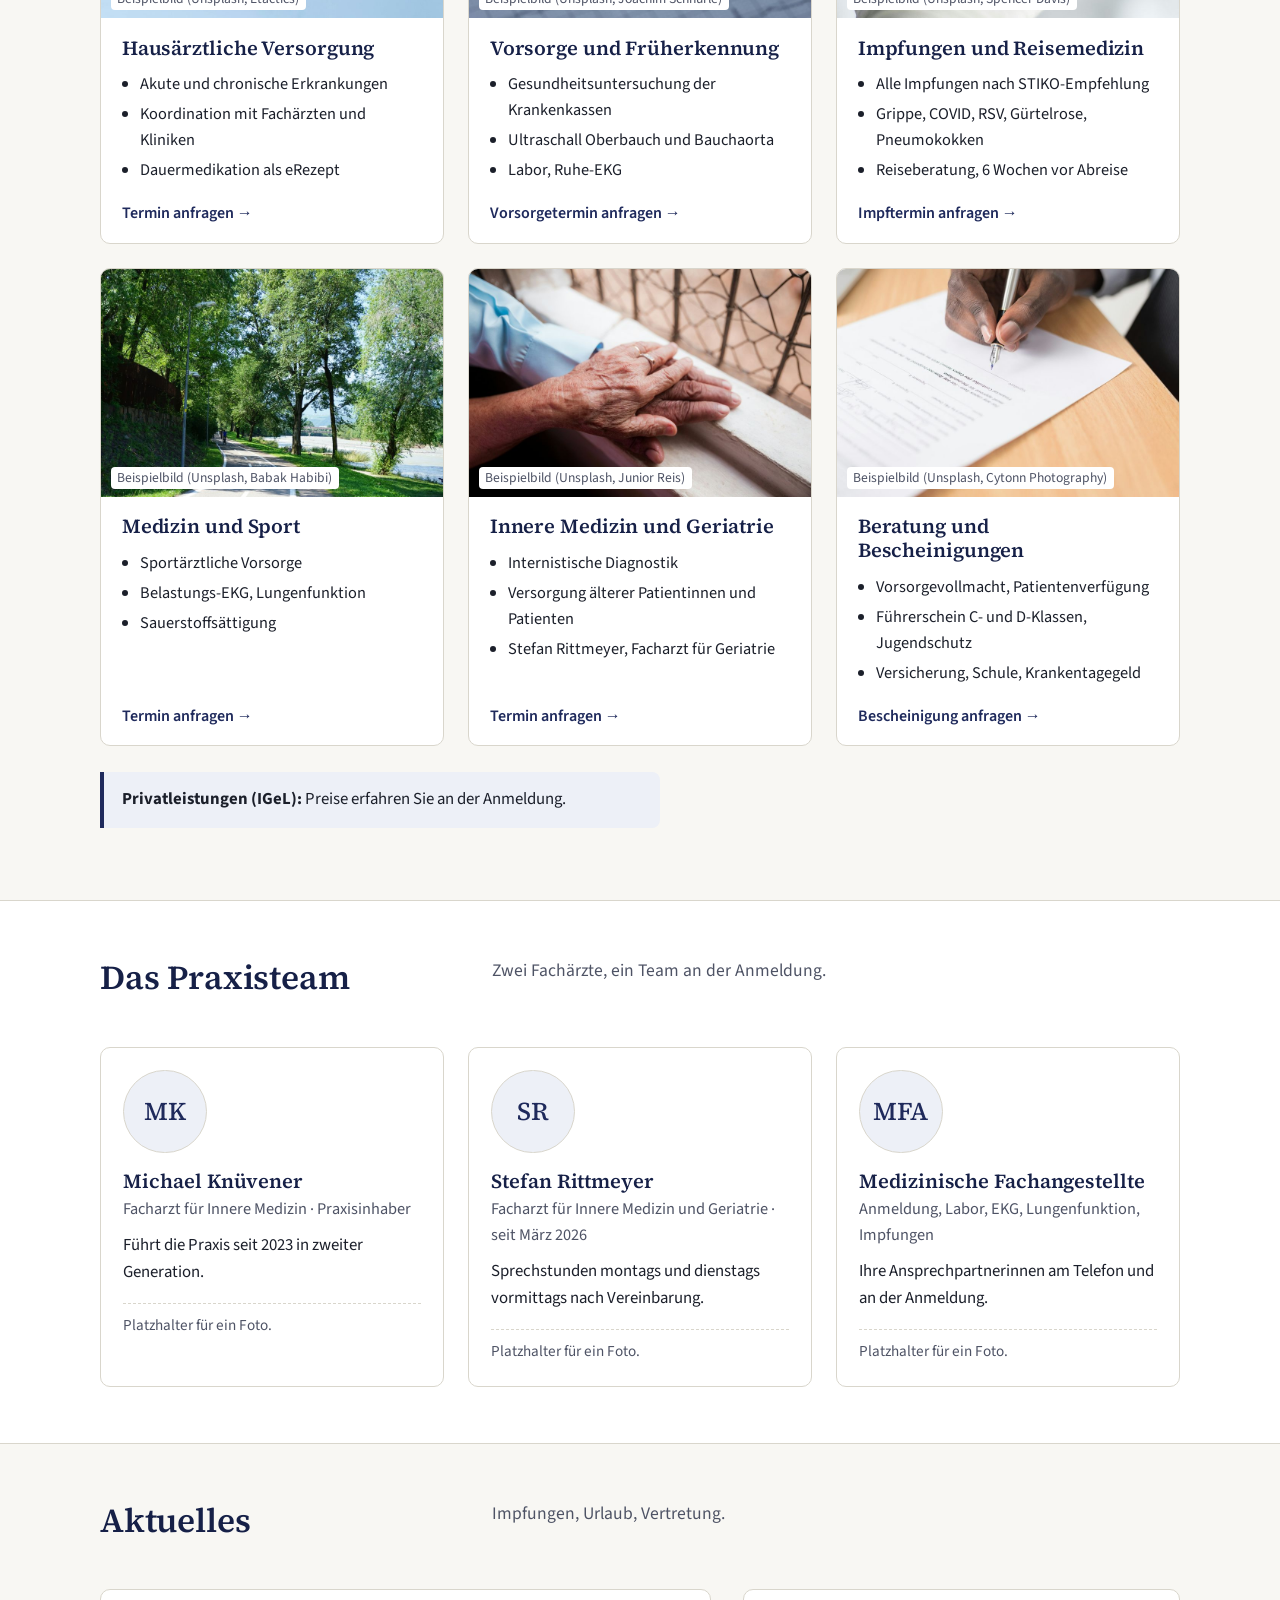
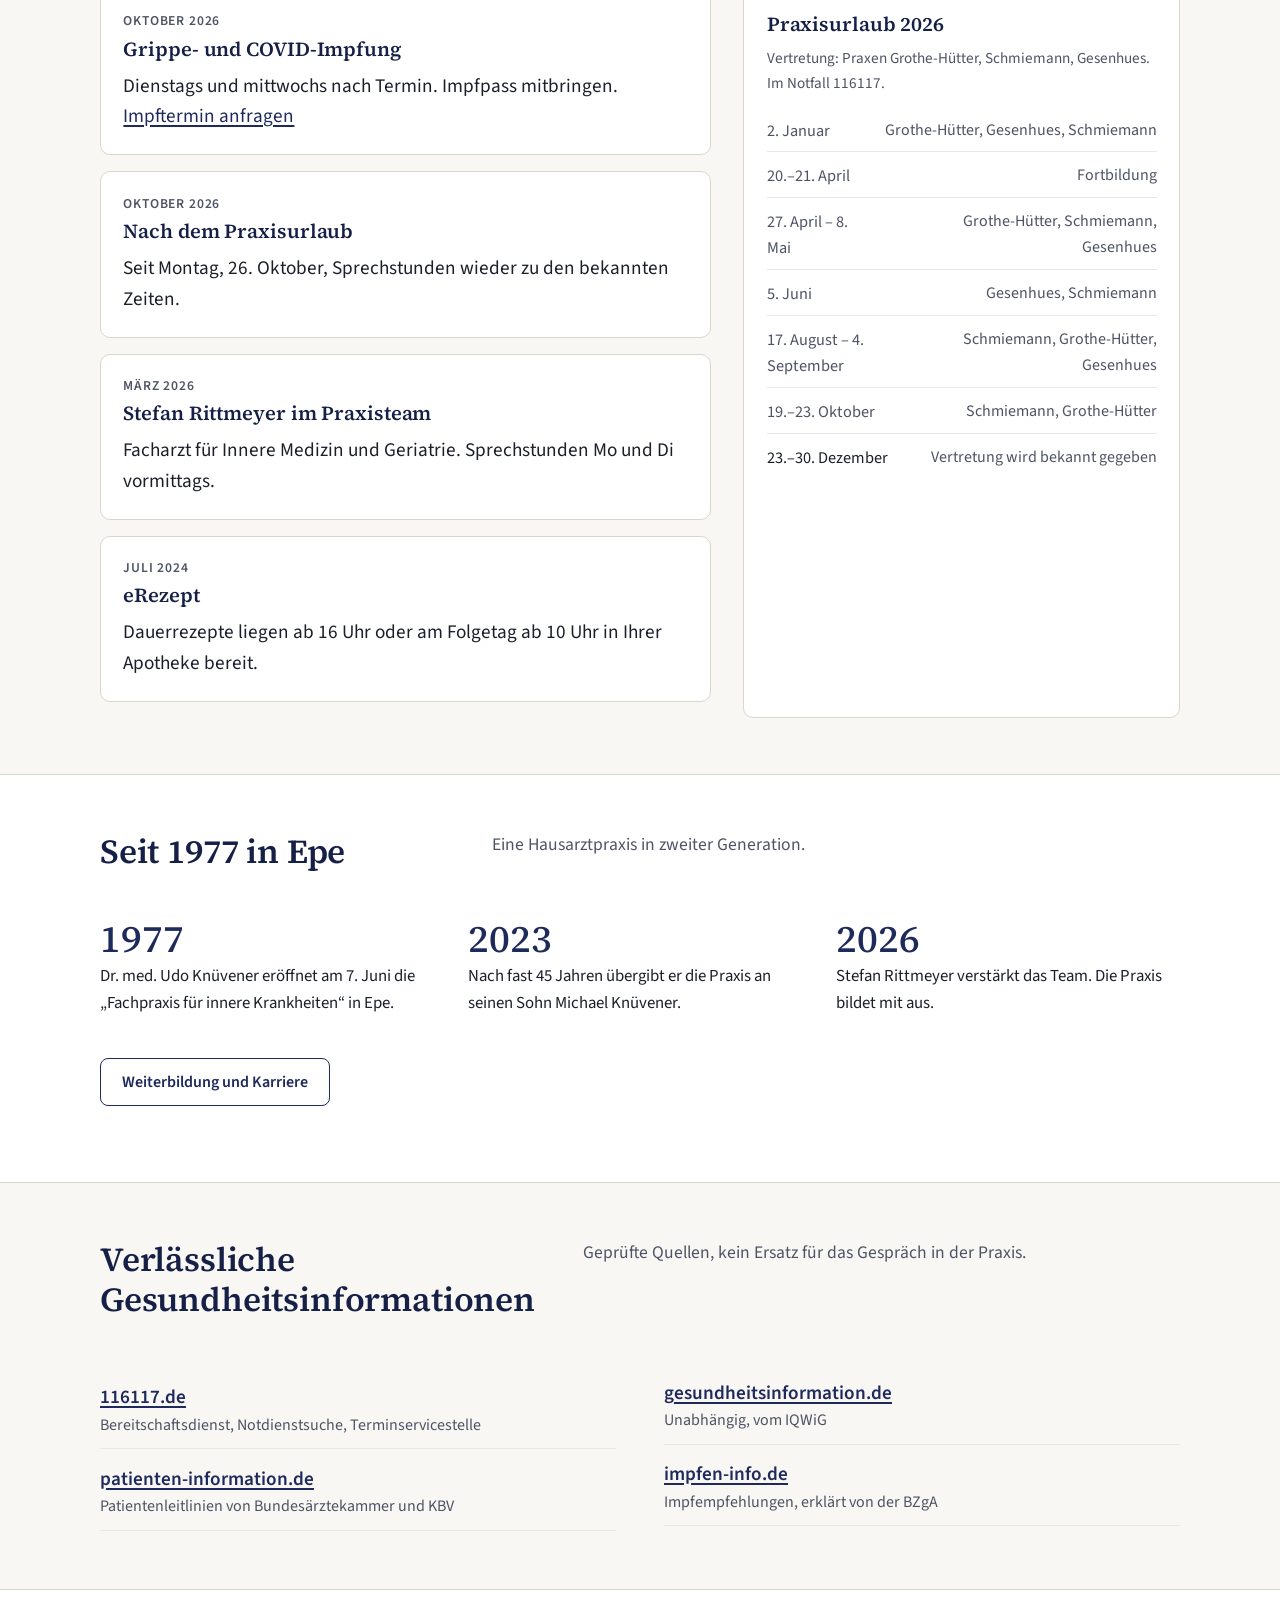
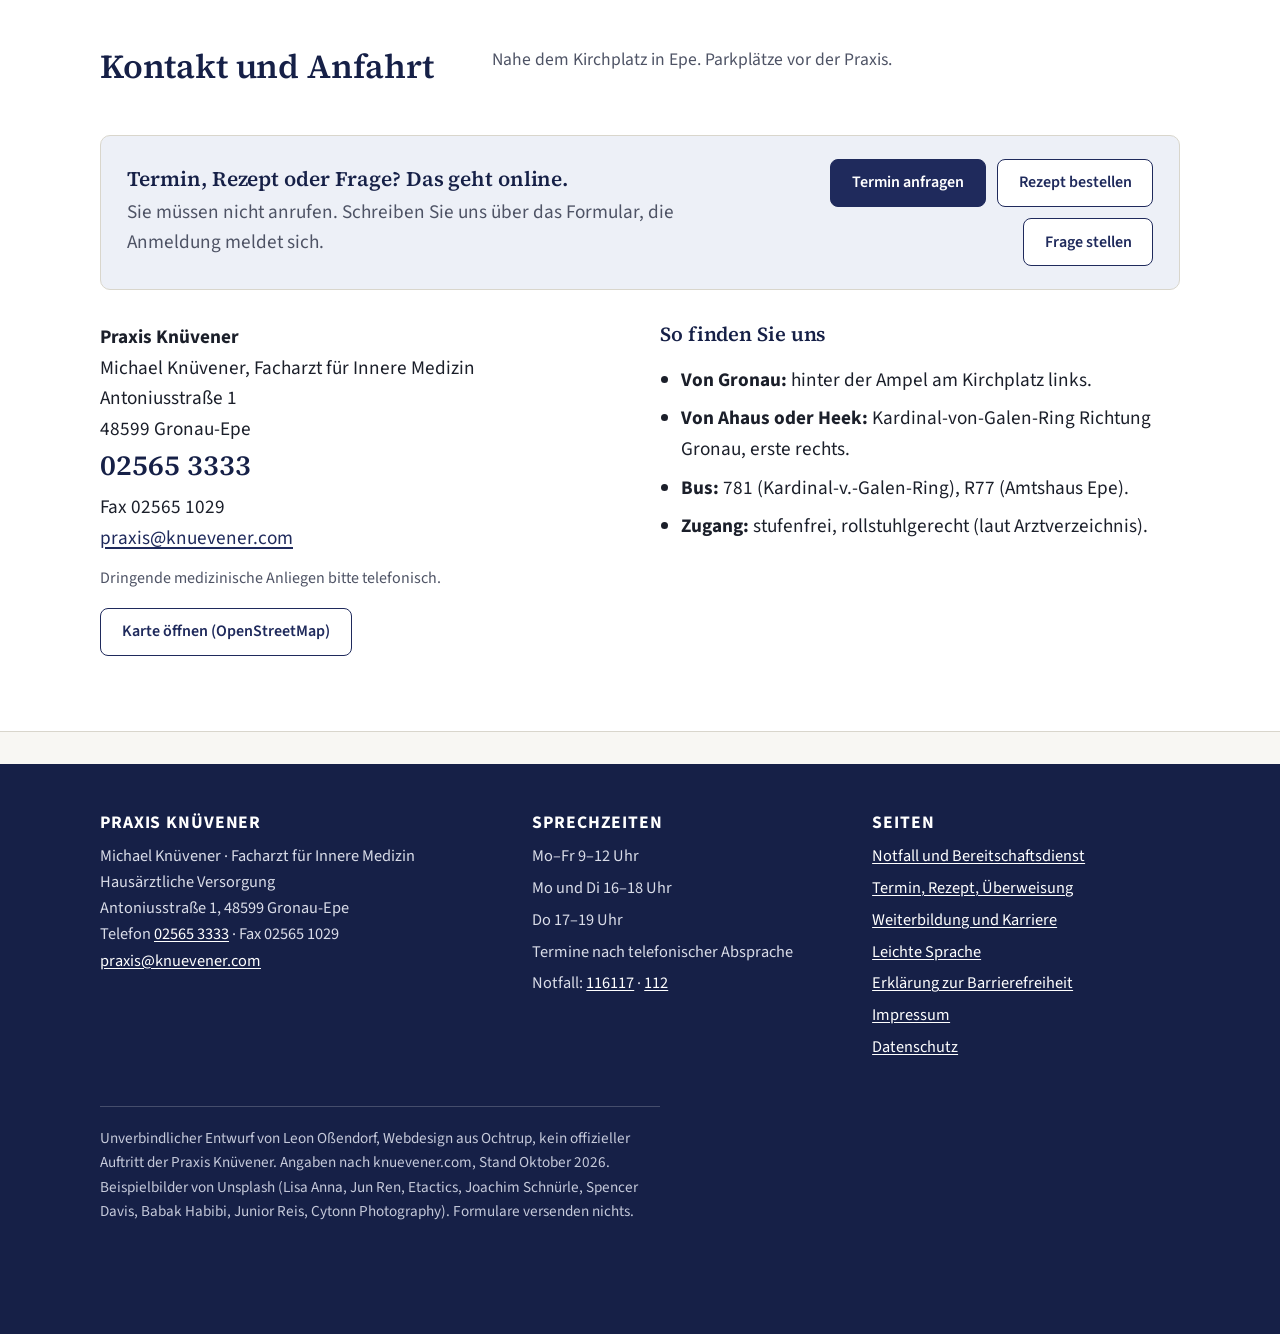
==== commit 72776d56: "Leistungen als Bildkacheln, neues Wartezimmer-Bild, Online-Anfrage im Kontakt Co-Authored-By: Claude" ====
--- a/index.html
+++ b/index.html
@@ -36,7 +36,7 @@
     <li><a href="#team">Team</a></li>
     <li><a href="#aktuelles">Aktuelles</a></li>
     <li><a href="karriere.html">Weiterbildung &amp; Karriere</a></li>
-    <li><a href="#kontakt">Kontakt</a></li>
+    <li><a href="#kontakt">Kontakt &amp; Anfahrt</a></li>
   </ul></nav>
   <div class="tools">
     <button type="button" id="btn-font" aria-pressed="false"><span class="big" aria-hidden="true">A</span> Schrift größer</button>
@@ -113,7 +113,7 @@
         </table>
         <p class="hinweis" style="margin-top:1.2rem"><strong>Geschlossen?</strong> Bereitschaftsdienst <a href="tel:116117">116117</a>, <a href="notfall.html">Dienstpraxen Gronau und Ahaus</a>.</p>
       </div>
-      <figure class="foto"><img src="img/wartezimmer.jpg" alt="Wartezimmer einer Praxis mit gepolsterten Stühlen am Fenster" width="1200" height="800" loading="lazy"><figcaption>Beispielbild (Unsplash, smallbox)</figcaption></figure>
+      <figure class="foto"><img src="img/wartezimmer.jpg" alt="Helles Wartezimmer mit Stühlen am Fenster" width="1200" height="800" loading="lazy"><figcaption>Beispielbild (Unsplash, Jun Ren)</figcaption></figure>
     </div>
   </div>
 </section>
@@ -122,17 +122,32 @@
   <div class="wrap">
     <div class="sec-head"><h2 id="h-leist">Leistungen</h2><p>Hausärztliche und internistische Versorgung für Erwachsene.</p></div>
     <div class="leist">
-      <article><h3>Hausärztliche Versorgung</h3><ul><li>Akute und chronische Erkrankungen</li><li>Koordination mit Fachärzten und Kliniken</li><li>Dauermedikation als eRezept</li></ul></article>
-      <article><h3>Vorsorge und Früherkennung</h3><ul><li>Gesundheitsuntersuchung der Krankenkassen</li><li>Ultraschall Oberbauch und Bauchaorta</li><li>Labor (12-Punkte-Profil), Ruhe-EKG</li></ul></article>
-      <article><h3>Impfungen und Reisemedizin</h3><ul><li>Alle Impfungen nach STIKO-Empfehlung</li><li>Grippe, COVID, RSV, Gürtelrose, Pneumokokken</li><li>Reiseberatung, 6 Wochen vor Abreise</li></ul></article>
-      <article><h3>Medizin und Sport</h3><ul><li>Sportärztliche Vorsorge (S1-Leitlinie)</li><li>Belastungs-EKG, Lungenfunktion</li><li>Sauerstoffsättigung</li></ul></article>
-      <article><h3>Innere Medizin und Geriatrie</h3><ul><li>Internistische Diagnostik</li><li>Versorgung älterer Patientinnen und Patienten</li><li>Stefan Rittmeyer, Facharzt für Geriatrie</li></ul></article>
-      <article><h3>Beratung und Bescheinigungen</h3><ul><li>Vorsorgevollmacht, Patientenverfügung</li><li>Führerschein C- und D-Klassen, Jugendschutz</li><li>Versicherung, Schule, Krankentagegeld</li></ul></article>
-    </div>
-    <div class="split" style="margin-top:2rem">
-      <figure class="foto foto-tile"><img src="img/blutdruck.jpg" alt="Blutdruckmessgerät an einer Praxiswand" width="1200" height="900"><figcaption>Beispielbild (Unsplash, Sincerely Media)</figcaption></figure>
-      <p class="hinweis" style="align-self:center"><strong>Privatleistungen (IGeL):</strong> Preise erfahren Sie an der Anmeldung.</p>
-    </div>
+      <a class="leist-tile" href="service.html#termin">
+        <span class="bild"><img src="img/hausarzt.jpg" alt="" width="900" height="600" loading="lazy"><span class="credit">Beispielbild (Unsplash, Etactics)</span></span>
+        <span class="text"><h3>Hausärztliche Versorgung</h3><ul><li>Akute und chronische Erkrankungen</li><li>Koordination mit Fachärzten und Kliniken</li><li>Dauermedikation als eRezept</li></ul><span class="cta">Termin anfragen</span></span>
+      </a>
+      <a class="leist-tile" href="service.html#termin">
+        <span class="bild"><img src="img/vorsorge.jpg" alt="" width="900" height="600" loading="lazy"><span class="credit">Beispielbild (Unsplash, Joachim Schnürle)</span></span>
+        <span class="text"><h3>Vorsorge und Früherkennung</h3><ul><li>Gesundheitsuntersuchung der Krankenkassen</li><li>Ultraschall Oberbauch und Bauchaorta</li><li>Labor, Ruhe-EKG</li></ul><span class="cta">Vorsorgetermin anfragen</span></span>
+      </a>
+      <a class="leist-tile" href="service.html#impfung">
+        <span class="bild"><img src="img/impfung.jpg" alt="" width="900" height="600" loading="lazy"><span class="credit">Beispielbild (Unsplash, Spencer Davis)</span></span>
+        <span class="text"><h3>Impfungen und Reisemedizin</h3><ul><li>Alle Impfungen nach STIKO-Empfehlung</li><li>Grippe, COVID, RSV, Gürtelrose, Pneumokokken</li><li>Reiseberatung, 6 Wochen vor Abreise</li></ul><span class="cta">Impftermin anfragen</span></span>
+      </a>
+      <a class="leist-tile" href="service.html#termin">
+        <span class="bild"><img src="img/sport.jpg" alt="" width="900" height="600" loading="lazy"><span class="credit">Beispielbild (Unsplash, Babak Habibi)</span></span>
+        <span class="text"><h3>Medizin und Sport</h3><ul><li>Sportärztliche Vorsorge</li><li>Belastungs-EKG, Lungenfunktion</li><li>Sauerstoffsättigung</li></ul><span class="cta">Termin anfragen</span></span>
+      </a>
+      <a class="leist-tile" href="service.html#termin">
+        <span class="bild"><img src="img/geriatrie.jpg" alt="" width="900" height="600" loading="lazy"><span class="credit">Beispielbild (Unsplash, Junior Reis)</span></span>
+        <span class="text"><h3>Innere Medizin und Geriatrie</h3><ul><li>Internistische Diagnostik</li><li>Versorgung älterer Patientinnen und Patienten</li><li>Stefan Rittmeyer, Facharzt für Geriatrie</li></ul><span class="cta">Termin anfragen</span></span>
+      </a>
+      <a class="leist-tile" href="service.html#bescheinigung">
+        <span class="bild"><img src="img/beratung.jpg" alt="" width="900" height="600" loading="lazy"><span class="credit">Beispielbild (Unsplash, Cytonn Photography)</span></span>
+        <span class="text"><h3>Beratung und Bescheinigungen</h3><ul><li>Vorsorgevollmacht, Patientenverfügung</li><li>Führerschein C- und D-Klassen, Jugendschutz</li><li>Versicherung, Schule, Krankentagegeld</li></ul><span class="cta">Bescheinigung anfragen</span></span>
+      </a>
+    </div>
+    <p class="hinweis" style="margin-top:1.6rem"><strong>Privatleistungen (IGeL):</strong> Preise erfahren Sie an der Anmeldung.</p>
   </div>
 </section>
 
@@ -201,13 +216,17 @@
 <section class="block alt" id="kontakt" aria-labelledby="h-kontakt">
   <div class="wrap">
     <div class="sec-head"><h2 id="h-kontakt">Kontakt und Anfahrt</h2><p>Nahe dem Kirchplatz in Epe. Parkplätze vor der Praxis.</p></div>
+    <div class="online-anfrage">
+      <div><h3>Termin, Rezept oder Frage? Das geht online.</h3><p>Sie müssen nicht anrufen. Schreiben Sie uns über das Formular, die Anmeldung meldet sich.</p></div>
+      <div class="btn-row"><a class="btn" href="service.html#termin">Termin anfragen</a><a class="btn secondary" href="service.html#rezept">Rezept bestellen</a><a class="btn secondary" href="service.html#frage">Frage stellen</a></div>
+    </div>
     <div class="kontakt">
       <address>
         <strong>Praxis Knüvener</strong><br>Michael Knüvener, Facharzt für Innere Medizin<br>Antoniusstraße 1<br>48599 Gronau-Epe<br>
         <a class="big-tel" href="tel:+4925653333">02565 3333</a><br>
         Fax 02565 1029<br>
         <a href="mailto:praxis@knuevener.com">praxis@knuevener.com</a>
-        <p class="hint" style="margin-top:.8rem">Medizinische Anliegen bitte telefonisch.</p>
+        <p class="hint" style="margin-top:.8rem">Dringende medizinische Anliegen bitte telefonisch.</p>
         <p style="margin-top:1rem"><a class="btn secondary" href="https://www.openstreetmap.org/?mlat=52.18026&amp;mlon=7.04117#map=17/52.18026/7.04117" rel="noopener">Karte öffnen (OpenStreetMap)</a></p>
       </address>
       <div class="anfahrt">
@@ -230,7 +249,7 @@
     <div><h2>Sprechzeiten</h2><ul><li>Mo–Fr 9–12 Uhr</li><li>Mo und Di 16–18 Uhr</li><li>Do 17–19 Uhr</li><li>Termine nach telefonischer Absprache</li><li>Notfall: <a href="tel:116117">116117</a> · <a href="tel:112">112</a></li></ul></div>
     <div><h2>Seiten</h2><ul><li><a href="notfall.html">Notfall und Bereitschaftsdienst</a></li><li><a href="service.html">Termin, Rezept, Überweisung</a></li><li><a href="karriere.html">Weiterbildung und Karriere</a></li><li><a href="leichte-sprache.html">Leichte Sprache</a></li><li><a href="barrierefreiheit.html">Erklärung zur Barrierefreiheit</a></li><li><a href="impressum.html">Impressum</a></li><li><a href="datenschutz.html">Datenschutz</a></li></ul></div>
   </div>
-  <p class="entwurf-hinweis">Unverbindlicher Entwurf von Leon Oßendorf, Webdesign aus Ochtrup, kein offizieller Auftritt der Praxis Knüvener. Angaben nach knuevener.com, Stand Oktober 2026. Beispielbilder von Unsplash (Lisa Anna, smallbox, Sincerely Media). Formulare versenden nichts.</p>
+  <p class="entwurf-hinweis">Unverbindlicher Entwurf von Leon Oßendorf, Webdesign aus Ochtrup, kein offizieller Auftritt der Praxis Knüvener. Angaben nach knuevener.com, Stand Oktober 2026. Beispielbilder von Unsplash (Lisa Anna, Jun Ren, Etactics, Joachim Schnürle, Spencer Davis, Babak Habibi, Junior Reis, Cytonn Photography). Formulare versenden nichts.</p>
 </div></footer>
 <nav class="mobile-bar" aria-label="Schnellzugriff">
   <a href="tel:+4925653333"><svg viewBox="0 0 24 24" aria-hidden="true" focusable="false"><path d="M6.6 10.8a15 15 0 0 0 6.6 6.6l2.2-2.2a1 1 0 0 1 1-.25c1.1.37 2.3.57 3.6.57a1 1 0 0 1 1 1V20a1 1 0 0 1-1 1A17 17 0 0 1 3 4a1 1 0 0 1 1-1h3.5a1 1 0 0 1 1 1c0 1.25.2 2.45.57 3.57a1 1 0 0 1-.25 1L6.6 10.8z" fill="currentColor"/></svg>Anrufen</a>
--- a/css/style.css
+++ b/css/style.css
@@ -157,11 +157,23 @@
 .task .cta { margin-top: auto; padding-top: .4rem; color: var(--navy); font-weight: 600; }
 
 /* Leistungen */
-.leist { display: grid; grid-template-columns: repeat(3, 1fr); gap: 1.2rem 2rem; }
-.leist article { border-top: 2px solid var(--navy); padding-top: 1rem; }
-.leist h3 { font-size: 1.2rem; }
-.leist ul { padding-left: 1.1em; margin: .4em 0 0; color: var(--ink); }
-.leist p { font-size: 1.05rem; margin-bottom: .4em; }
+.leist { display: grid; grid-template-columns: repeat(3, 1fr); gap: 1.5rem; }
+.leist-tile { display: flex; flex-direction: column; background: var(--white); border: 1px solid var(--line); border-radius: var(--radius); overflow: hidden; text-decoration: none; color: var(--ink); transition: border-color .3s, box-shadow .3s, transform .3s; }
+.leist-tile .bild { display: block; position: relative; aspect-ratio: 3 / 2; overflow: hidden; background: var(--tint); }
+.leist-tile img { display: block; width: 100%; height: 100%; object-fit: cover; transition: transform .6s ease; }
+.leist-tile:hover img, .leist-tile:focus-visible img { transform: scale(1.06); }
+.leist-tile:hover { border-color: var(--navy); box-shadow: 0 8px 24px rgba(31,42,92,.14); transform: translateY(-3px); }
+.leist-tile .credit { position: absolute; left: .6rem; bottom: .5rem; font: 400 .85rem/1.3 var(--sans); color: var(--muted); background: var(--white); padding: .15em .5em; border-radius: 4px; }
+.leist-tile .text { display: flex; flex-direction: column; gap: .45rem; padding: 1.1rem 1.3rem 1.2rem; flex: 1; }
+.leist-tile h3 { margin: 0; font-size: 1.25rem; }
+.leist-tile ul { margin: 0; padding-left: 1.1em; font-size: 1.02rem; color: var(--ink); }
+.leist-tile .cta { margin-top: auto; padding-top: .6rem; color: var(--navy); font: 600 1rem/1.2 var(--sans); }
+.leist-tile .cta::after { content: " \2192"; }
+.leist-tile:hover .cta { text-decoration: underline; }
+.online-anfrage { display: grid; grid-template-columns: 1.3fr 1fr; gap: 1.5rem 2rem; align-items: center; background: var(--tint); border: 1px solid var(--line); border-radius: var(--radius); padding: 1.4rem 1.6rem; margin-bottom: 2rem; }
+.online-anfrage h3 { margin: 0 0 .3rem; font-size: 1.3rem; }
+.online-anfrage p { margin: 0; color: var(--muted); max-width: none; }
+.online-anfrage .btn-row { justify-content: flex-end; }
 .hinweis { background: var(--tint); border-left: 4px solid var(--navy); padding: .9rem 1.1rem; border-radius: 0 8px 8px 0; font-size: 1.05rem; }
 .hinweis p:last-child { margin-bottom: 0; }
 
@@ -280,7 +292,8 @@
 }
 @media (max-width: 720px) {
   body { padding-bottom: 4.6rem; }
-  .felder, .tasks, .leist, .team, .chronik, .two, .kontakt, .notfall-cards { grid-template-columns: 1fr; }
+  .felder, .tasks, .leist, .team, .chronik, .two, .kontakt, .notfall-cards, .online-anfrage { grid-template-columns: 1fr; }
+  .online-anfrage .btn-row { justify-content: flex-start; }
   .linklist { columns: 1; }
   .site-footer .cols { grid-template-columns: 1fr; }
   .topbar .kassen { display: none; }
